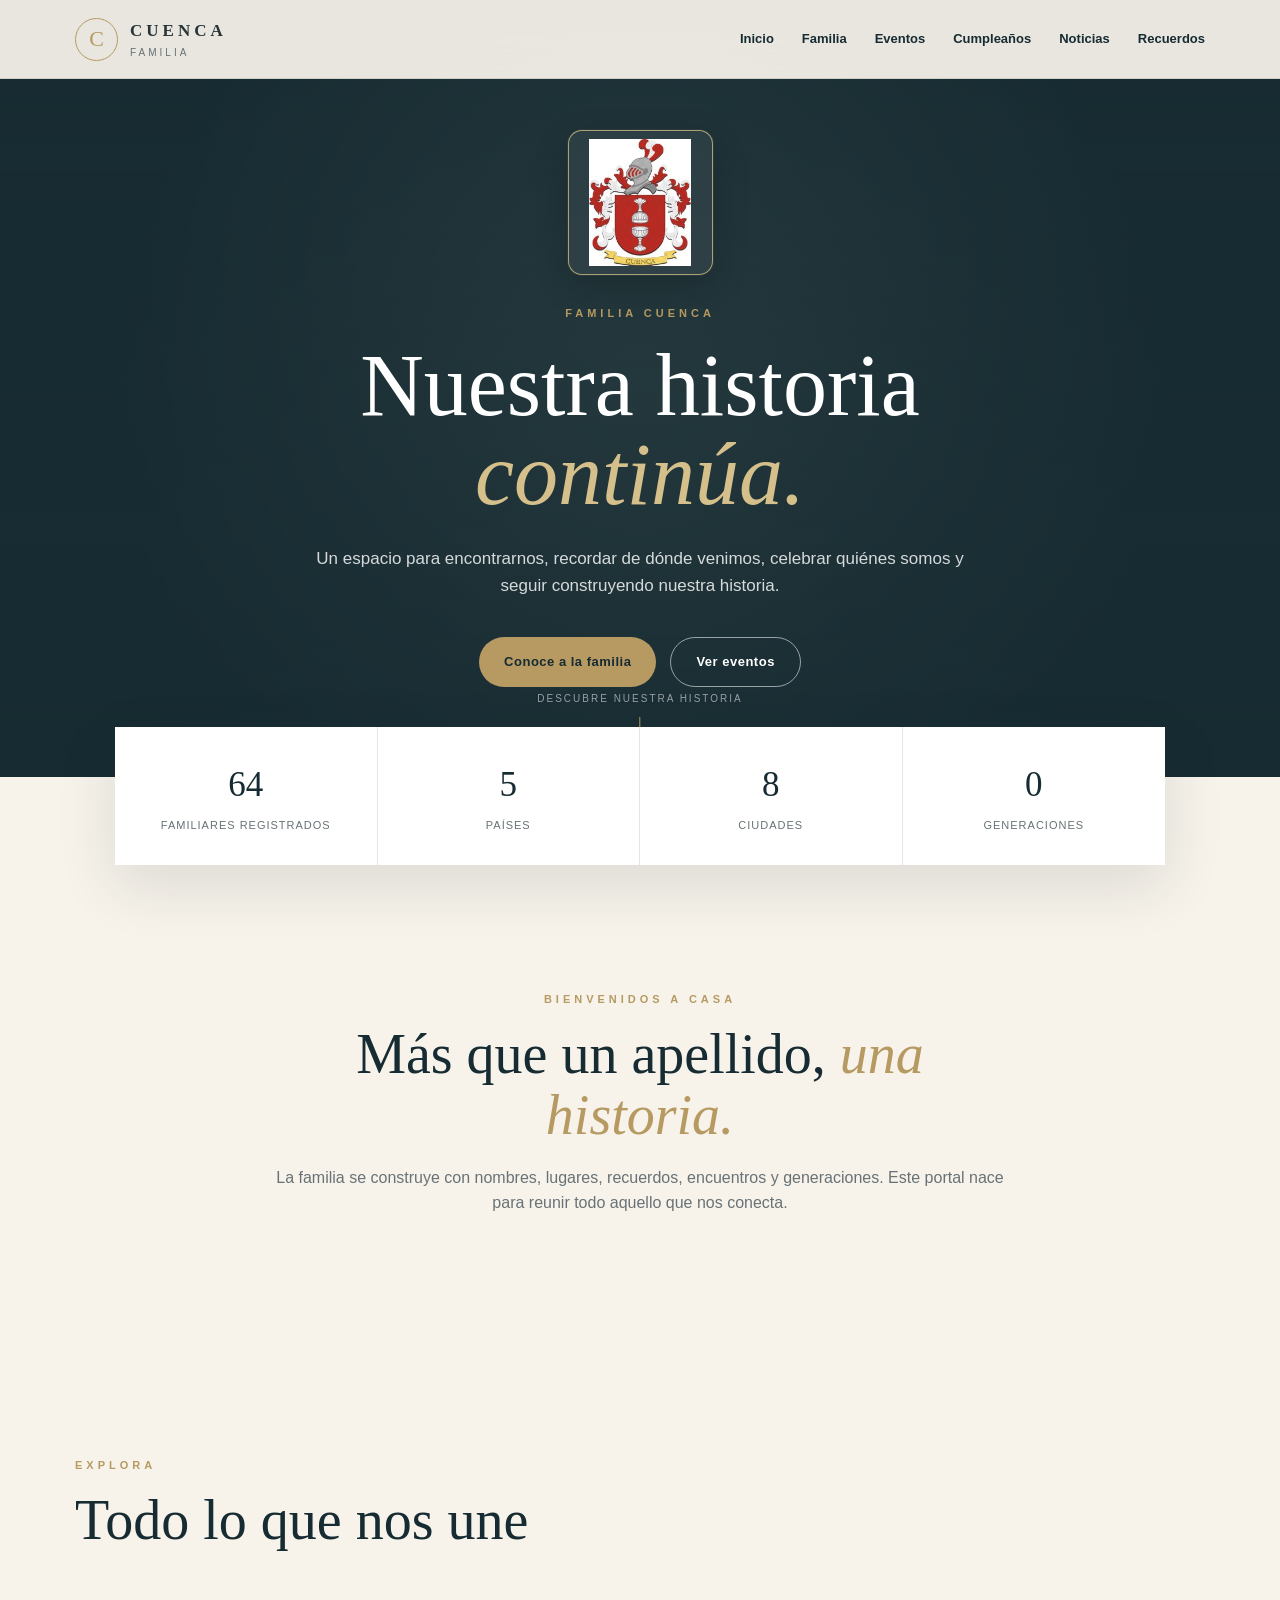
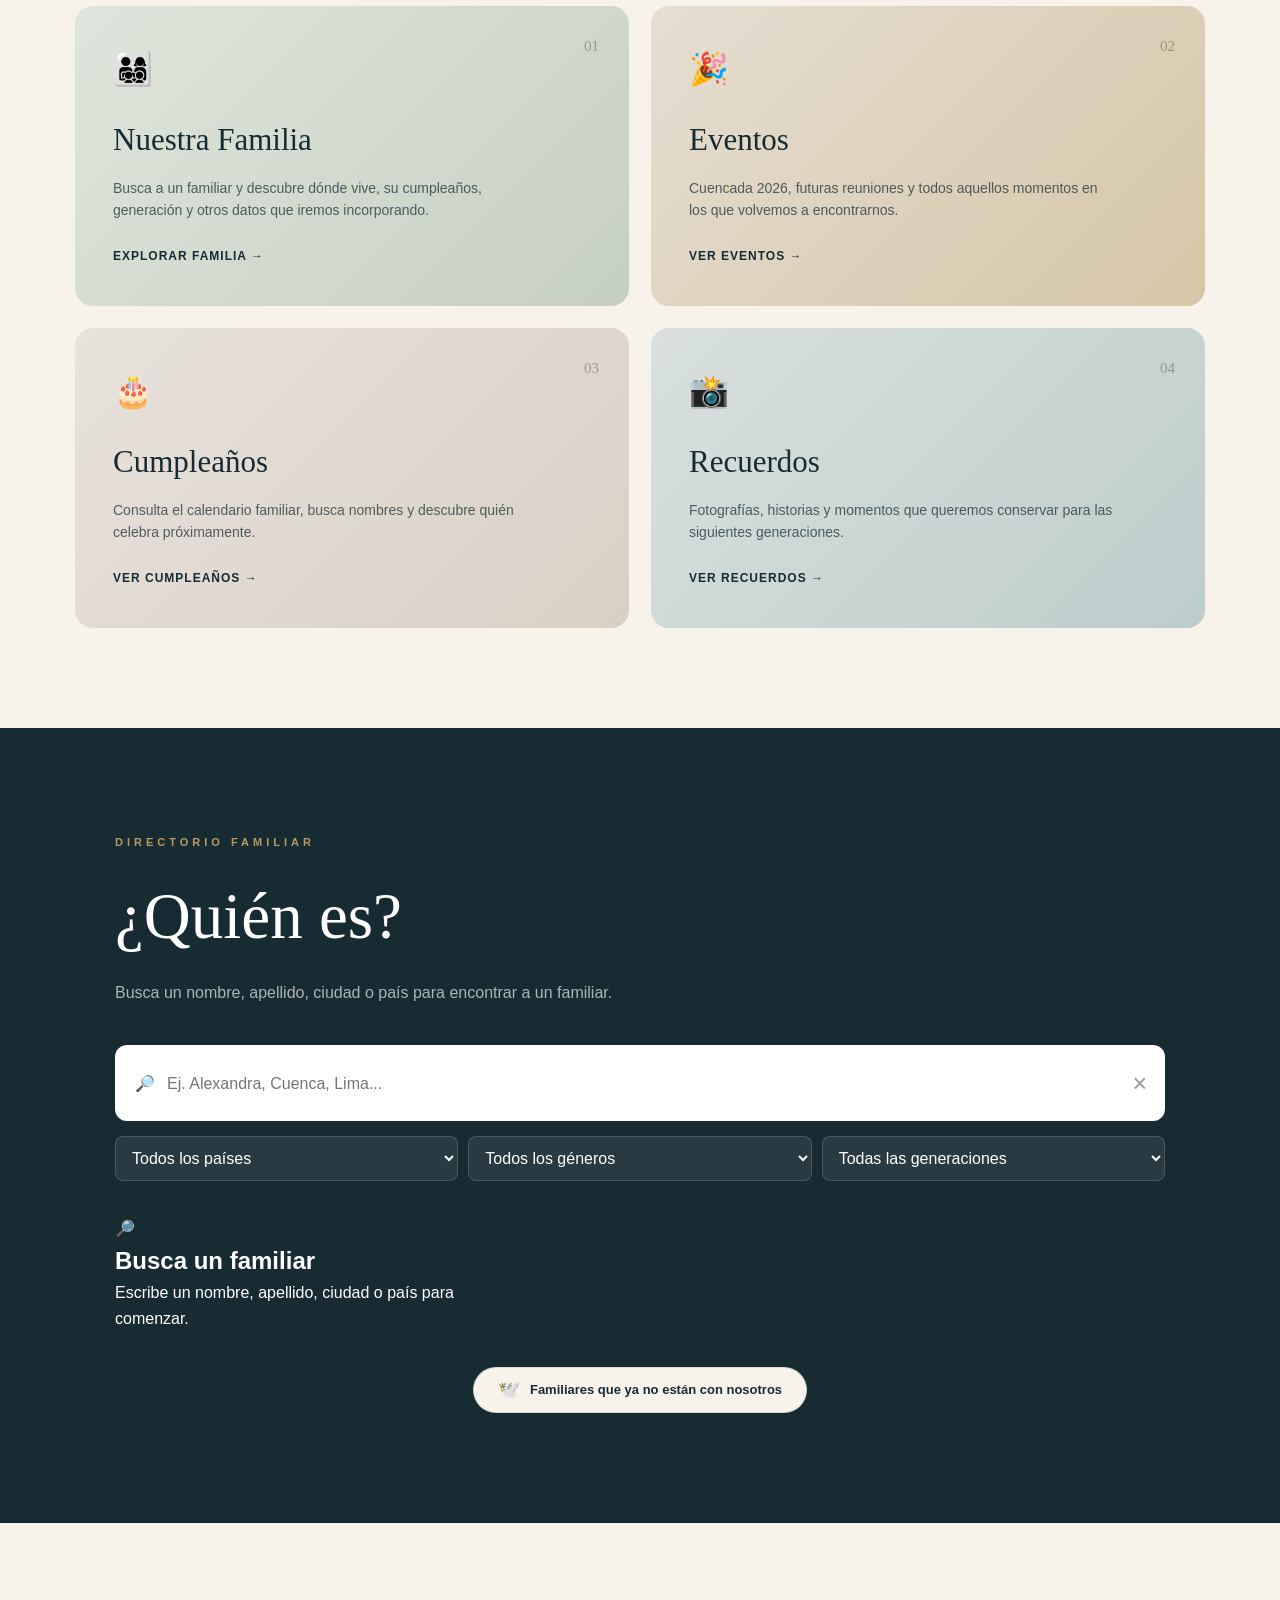
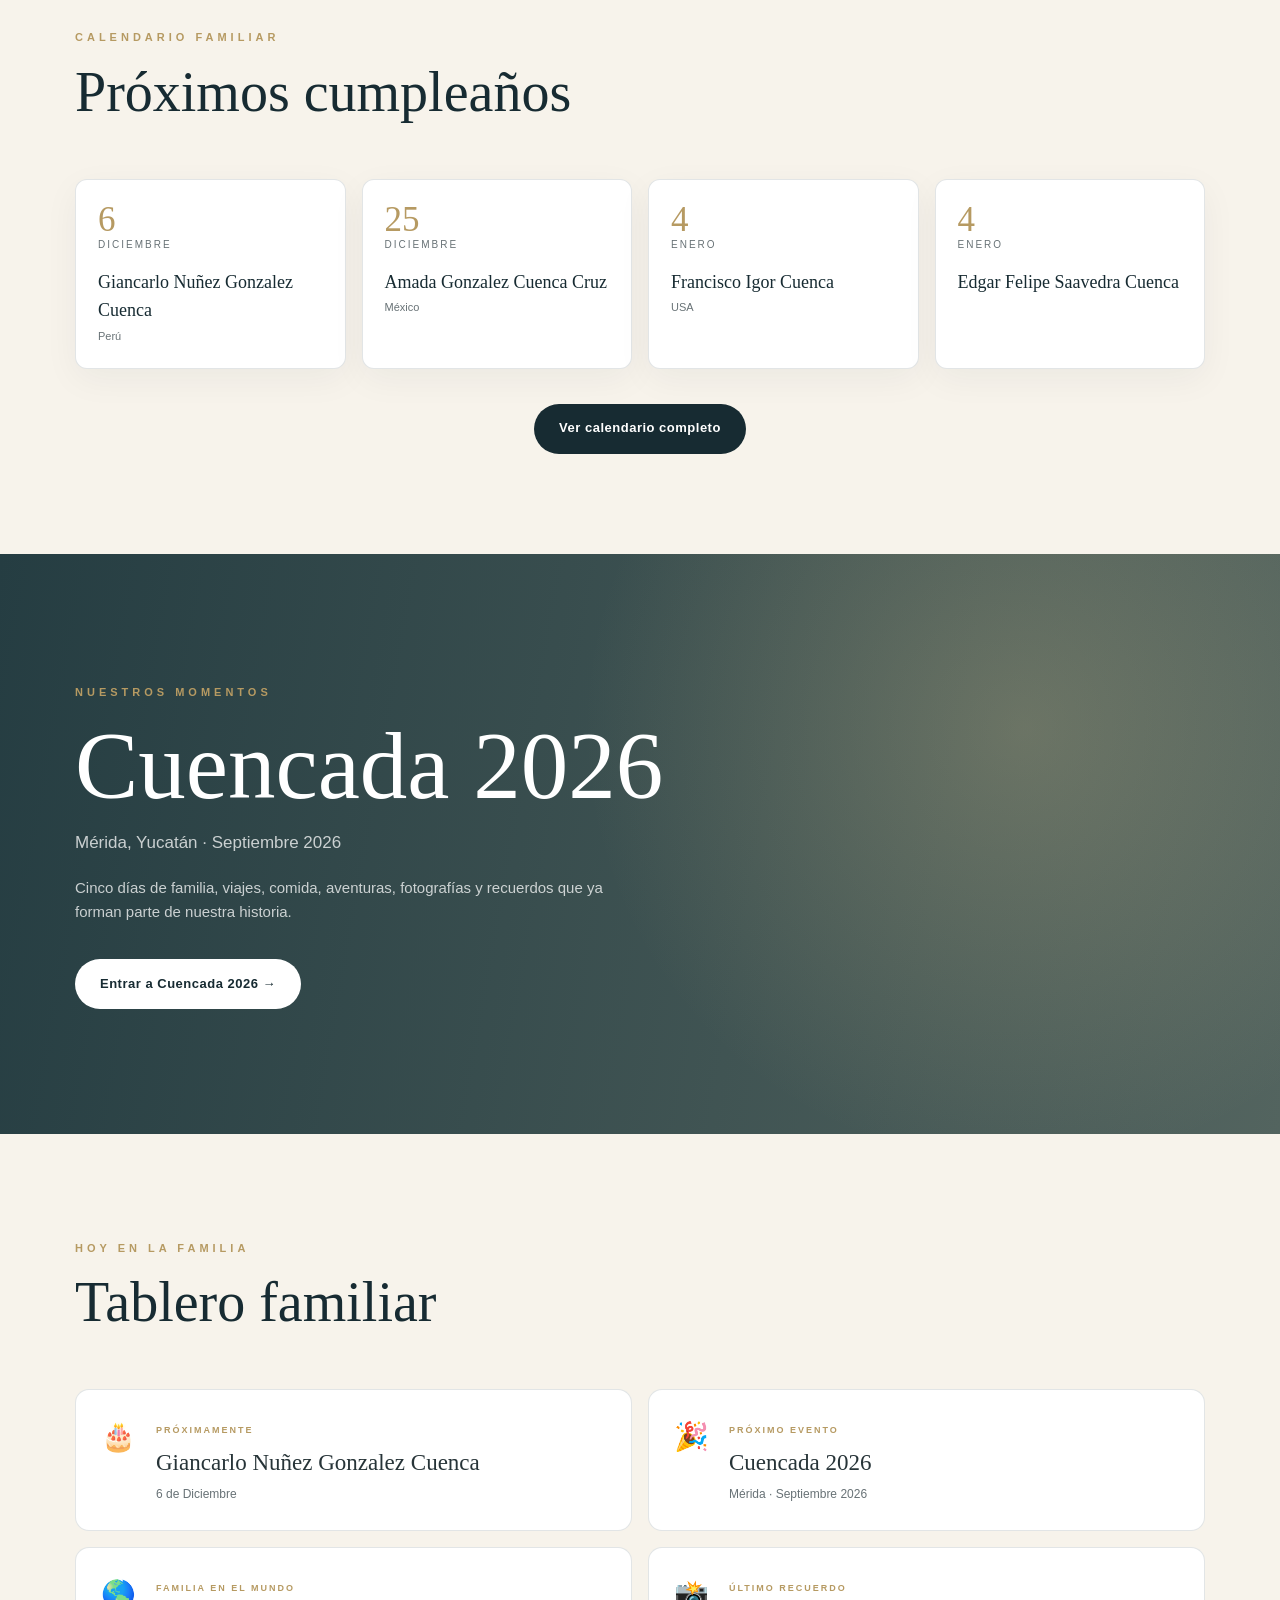
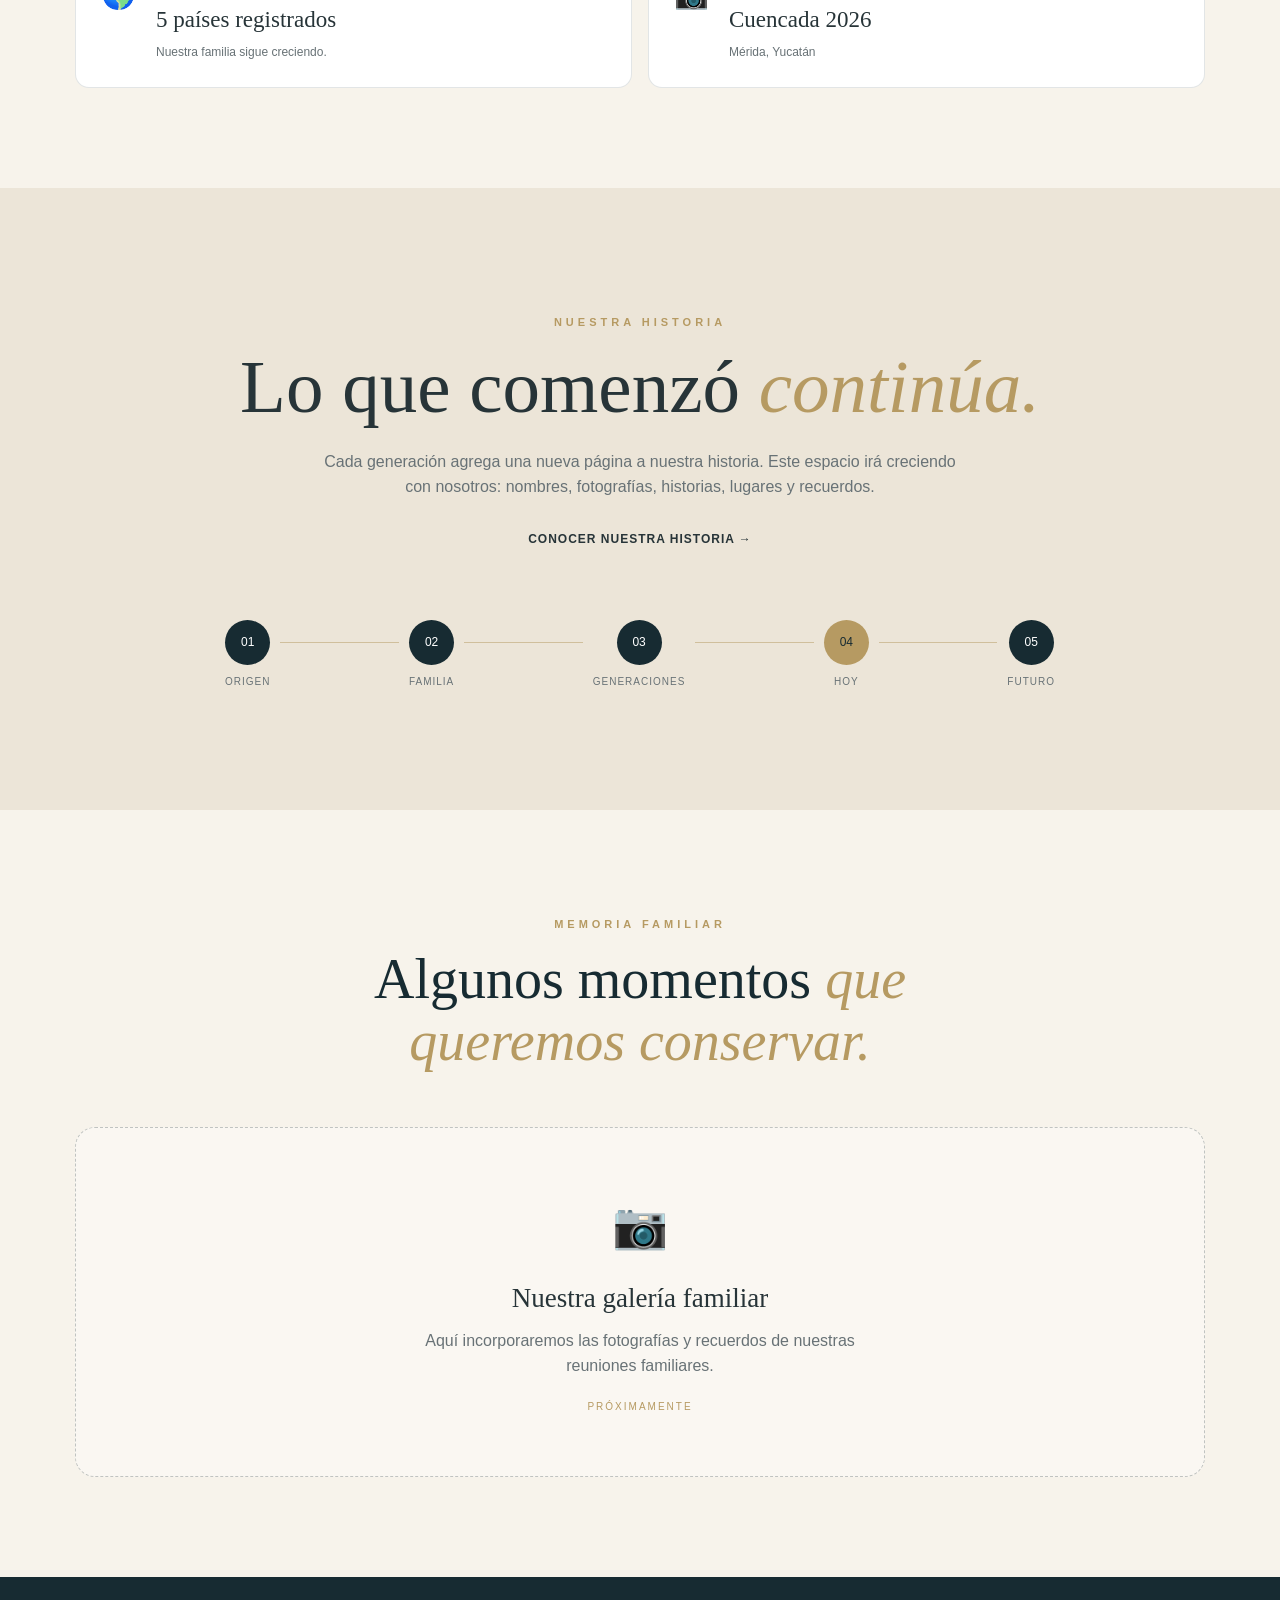
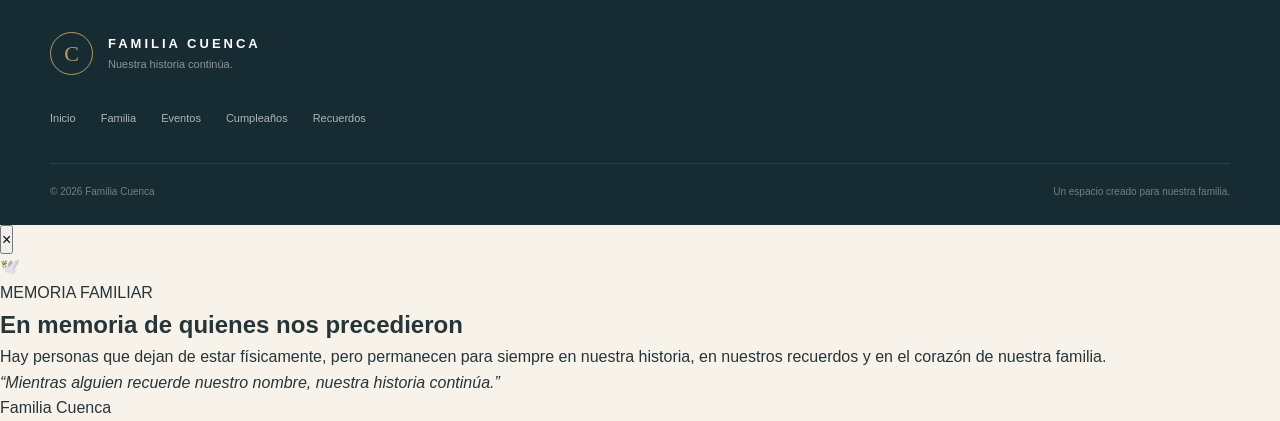
==== index.html @ ad5bc059 "Clean up HTML comments and formatting Removed unnecessary HTML comments and fixed formatting." ====
<!DOCTYPE html>
<html lang="es">
<head>
    <meta charset="UTF-8">
    <meta name="viewport" content="width=device-width, initial-scale=1.0">

    <title>Familia Cuenca | Nuestra historia continúa</title>

    <meta
        name="description"
        content="Portal de la Familia Cuenca. Nuestra historia, nuestra familia y nuestros momentos."
    >

    <link rel="stylesheet" href="styles.css">
</head>

<body>

    <!-- =========================================================
         HEADER
    ========================================================== -->

    <header class="header">

        <div class="nav-container">

            <a href="#inicio" class="brand">

                <div class="brand-mark">
                    C
                </div>

                <div class="brand-text">
                    <span class="brand-title">CUENCA</span>
                    <span class="brand-subtitle">Familia</span>
                </div>

            </a>

            <button
                class="menu-toggle"
                id="menuToggle"
                aria-label="Abrir menú"
            >
                ☰
            </button>

            <nav class="navigation" id="navigation">

                <a href="#inicio">Inicio</a>
                <a href="#familia">Familia</a>
                <a href="#eventos">Eventos</a>
                <a href="#cumpleanos">Cumpleaños</a>
                <a href="#noticias">Noticias</a>
                <a href="#recuerdos">Recuerdos</a>

            </nav>

        </div>

    </header>


    <main>

        <!-- =====================================================
             HERO
        ====================================================== -->

        <section class="hero" id="inicio">

            <div class="hero-overlay"></div>

            <div class="hero-content">

<div class="hero-emblem hero-emblem-escudo">

    <button
        type="button"
        class="hero-escudo-trigger"
        id="escudoTrigger"
        aria-label="Conocer el significado del Escudo de la Familia Cuenca"
    >

        <img
            src="assets/logo/Escudo Familia CUENCA.jpg"
            alt="Escudo de la Familia Cuenca"
            class="hero-escudo-imagen"
        >

    </button>

</div>

                <p class="eyebrow">
                    FAMILIA CUENCA
                </p>

                <h1>
                    Nuestra historia
                    <span>continúa.</span>
                </h1>

                <p class="hero-description">
                    Un espacio para encontrarnos, recordar de dónde venimos,
                    celebrar quiénes somos y seguir construyendo nuestra historia.
                </p>

                <div class="hero-buttons">

                    <a href="#familia" class="btn btn-primary">
                        Conoce a la familia
                    </a>

                    <a href="#eventos" class="btn btn-outline">
                        Ver eventos
                    </a>

                </div>

            </div>

            <div class="hero-scroll">
                <span>Descubre nuestra historia</span>
                <div class="scroll-line"></div>
            </div>

        </section>


        <!-- =====================================================
             ESTADÍSTICAS
        ====================================================== -->

        <section class="family-stats">

            <div class="stat">

                <strong id="totalFamiliares">
                    0
                </strong>

                <span>
                    Familiares registrados
                </span>

            </div>

            <div class="stat">

                <strong id="totalPaises">
                    0
                </strong>

                <span>
                    Países
                </span>

            </div>

            <div class="stat">

                <strong id="totalCiudades">
                    0
                </strong>

                <span>
                    Ciudades
                </span>

            </div>

            <div class="stat">

                <strong id="totalGeneraciones">
                    0
                </strong>

                <span>
                    Generaciones
                </span>

            </div>

        </section>


        
        <!-- =====================================================
             BIENVENIDA
        ====================================================== -->

        <section class="section introduction">

            <div class="section-heading">

                <span class="section-kicker">
                    BIENVENIDOS A CASA
                </span>

                <h2>
                    Más que un apellido,
                    <span>una historia.</span>
                </h2>

                <p>
                    La familia se construye con nombres, lugares, recuerdos,
                    encuentros y generaciones. Este portal nace para reunir
                    todo aquello que nos conecta.
                </p>

            </div>

        </section>


        <!-- =====================================================
             ACCESOS PRINCIPALES
        ====================================================== -->

        <section class="section modules">

            <div class="section-heading left">

                <span class="section-kicker">
                    EXPLORA
                </span>

                <h2>
                    Todo lo que nos une
                </h2>

            </div>


            <div class="module-grid">


                <!-- FAMILIA -->

                <article class="module-card family-card" id="familia">

                    <div class="module-icon">
                        👨‍👩‍👧‍👦
                    </div>

                    <div class="module-content">

                        <span class="module-number">
                            01
                        </span>

                        <h3>
                            Nuestra Familia
                        </h3>

                        <p>
                            Busca a un familiar y descubre dónde vive,
                            su cumpleaños, generación y otros datos
                            que iremos incorporando.
                        </p>

                        <a href="#directorio" class="module-link">
                            Explorar familia →
                        </a>

                    </div>

                </article>


                <!-- EVENTOS -->

                <article class="module-card events-card" id="eventos">

                    <div class="module-icon">
                        🎉
                    </div>

                    <div class="module-content">

                        <span class="module-number">
                            02
                        </span>

                        <h3>
                            Eventos
                        </h3>

                        <p>
                            Cuencada 2026, futuras reuniones y todos
                            aquellos momentos en los que volvemos
                            a encontrarnos.
                        </p>

                        <a href="#eventos-lista" class="module-link">
                            Ver eventos →
                        </a>

                    </div>

                </article>


                <!-- CUMPLEAÑOS -->

                <article class="module-card birthday-card" id="cumpleanos">

                    <div class="module-icon">
                        🎂
                    </div>

                    <div class="module-content">

                        <span class="module-number">
                            03
                        </span>

                        <h3>
                            Cumpleaños
                        </h3>

                        <p>
                            Consulta el calendario familiar, busca
                            nombres y descubre quién celebra próximamente.
                        </p>

                        <a href="#cumpleanos-lista" class="module-link">
                            Ver cumpleaños →
                        </a>

                    </div>

                </article>


                <!-- RECUERDOS -->

                <article class="module-card memories-card" id="recuerdos">

                    <div class="module-icon">
                        📸
                    </div>

                    <div class="module-content">

                        <span class="module-number">
                            04
                        </span>

                        <h3>
                            Recuerdos
                        </h3>

                        <p>
                            Fotografías, historias y momentos que
                            queremos conservar para las siguientes
                            generaciones.
                        </p>

                        <a href="#recuerdos-contenido" class="module-link">
                            Ver recuerdos →
                        </a>

                    </div>

                </article>

            </div>

        </section>


        <!-- =====================================================
             BUSCADOR FAMILIAR
        ====================================================== -->

        <section class="directory-section" id="directorio">

            <div class="directory-container">

                <div class="directory-heading">

                    <span class="section-kicker">
                        DIRECTORIO FAMILIAR
                    </span>

                    <h2>
                        ¿Quién es?
                    </h2>

                    <p>
                        Busca un nombre, apellido, ciudad o país
                        para encontrar a un familiar.
                    </p>

                </div>


                <div class="search-box">

                    <div class="search-input-wrapper">

                        <span class="search-icon">
                            🔎
                        </span>

                        <input
                            type="search"
                            id="familySearch"
                            placeholder="Ej. Alexandra, Cuenca, Lima..."
                            autocomplete="off"
                        >

                        <button
                            id="clearSearch"
                            class="clear-search"
                            type="button"
                        >
                            ×
                        </button>

                    </div>

                </div>


                <div class="search-filters">

                    <select id="countryFilter">

                        <option value="">
                            Todos los países
                        </option>

                    </select>


                    <select id="genderFilter">

                        <option value="">
                            Todos los géneros
                        </option>

                        <option value="F">
                            Mujeres
                        </option>

                        <option value="M">
                            Hombres
                        </option>

                    </select>


                    <select id="generationFilter">

                        <option value="">
                            Todas las generaciones
                        </option>

                    </select>

                </div>


                <div
                    id="searchResults"
                    class="family-results"
                ></div>

                <div class="memoria-familiar-access">

    <button
        type="button"
        id="mostrarFinados"
        class="memoria-familiar-button"
    >

        <span class="memoria-familiar-icon">
            🕊️
        </span>

        <span>
            Familiares que ya no están con nosotros
        </span>

    </button>

</div>
            </div>

        </section>


        <!-- =====================================================
             PRÓXIMOS CUMPLEAÑOS
        ====================================================== -->

        <section
            class="section birthdays-section"
            id="cumpleanos-lista"
        >

            <div class="section-heading left">

                <span class="section-kicker">
                    CALENDARIO FAMILIAR
                </span>

                <h2>
                    Próximos cumpleaños
                </h2>

            </div>


            <div
                id="birthdayList"
                class="birthday-grid"
            ></div>


            <div class="center-button">

                <a href="#cumpleanos" class="btn btn-dark">
                    Ver calendario completo
                </a>

            </div>

        </section>


        <!-- =====================================================
             EVENTOS
        ====================================================== -->

        <section class="events-feature" id="eventos-lista">

            <div class="events-feature-overlay"></div>

            <div class="events-feature-content">

                <span class="section-kicker">
                    NUESTROS MOMENTOS
                </span>

                <h2>
                    Cuencada 2026
                </h2>

                <p>
                    Mérida, Yucatán · Septiembre 2026
                </p>

                <p class="event-description">
                    Cinco días de familia, viajes, comida, aventuras,
                    fotografías y recuerdos que ya forman parte
                    de nuestra historia.
                </p>

                <a
                    href="#"
                    id="cuencadaLink"
                    class="btn btn-light"
                >
                    Entrar a Cuencada 2026 →
                </a>

            </div>

        </section>


        <!-- =====================================================
             TABLERO FAMILIAR
        ====================================================== -->

        <section class="section family-board" id="noticias">

            <div class="section-heading left">

                <span class="section-kicker">
                    HOY EN LA FAMILIA
                </span>

                <h2>
                    Tablero familiar
                </h2>

            </div>


            <div class="board-grid">


                <article class="board-card">

                    <div class="board-icon">
                        🎂
                    </div>

                    <div>

                        <span>
                            PRÓXIMAMENTE
                        </span>

                        <h3 id="nextBirthdayName">
                            Cargando...
                        </h3>

                        <p id="nextBirthdayDate">
                            Cargando...
                        </p>

                    </div>

                </article>


                <article class="board-card">

                    <div class="board-icon">
                        🎉
                    </div>

                    <div>

                        <span>
                            PRÓXIMO EVENTO
                        </span>

                        <h3>
                            Cuencada 2026
                        </h3>

                        <p>
                            Mérida · Septiembre 2026
                        </p>

                    </div>

                </article>


                <article class="board-card">

                    <div class="board-icon">
                        🌎
                    </div>

                    <div>

                        <span>
                            FAMILIA EN EL MUNDO
                        </span>

                        <h3 id="countriesBoard">
                            Cargando...
                        </h3>

                        <p>
                            Nuestra familia sigue creciendo.
                        </p>

                    </div>

                </article>


                <article class="board-card">

                    <div class="board-icon">
                        📸
                    </div>

                    <div>

                        <span>
                            ÚLTIMO RECUERDO
                        </span>

                        <h3>
                            Cuencada 2026
                        </h3>

                        <p>
                            Mérida, Yucatán
                        </p>

                    </div>

                </article>

            </div>

        </section>


        <!-- =====================================================
             HISTORIA
        ====================================================== -->

        <section class="history-section">

            <div class="history-content">

                <span class="section-kicker">
                    NUESTRA HISTORIA
                </span>

                <h2>
                    Lo que comenzó
                    <span>continúa.</span>
                </h2>

                <p>
                    Cada generación agrega una nueva página a nuestra
                    historia. Este espacio irá creciendo con nosotros:
                    nombres, fotografías, historias, lugares y recuerdos.
                </p>

                <a href="#inicio" class="text-link">
                    Conocer nuestra historia →
                </a>

            </div>


            <div class="generation-line">

                <div class="generation">
                    <span>01</span>
                    <small>Origen</small>
                </div>

                <div class="generation">
                    <span>02</span>
                    <small>Familia</small>
                </div>

                <div class="generation">
                    <span>03</span>
                    <small>Generaciones</small>
                </div>

                <div class="generation active">
                    <span>04</span>
                    <small>Hoy</small>
                </div>

                <div class="generation">
                    <span>05</span>
                    <small>Futuro</small>
                </div>

            </div>

        </section>


        <!-- =====================================================
             RECUERDOS
        ====================================================== -->

        <section
            class="section memories"
            id="recuerdos-contenido"
        >

            <div class="section-heading">

                <span class="section-kicker">
                    MEMORIA FAMILIAR
                </span>

                <h2>
                    Algunos momentos
                    <span>que queremos conservar.</span>
                </h2>

            </div>


            <div class="memory-placeholder">

                <div class="memory-placeholder-icon">
                    📷
                </div>

                <h3>
                    Nuestra galería familiar
                </h3>

                <p>
                    Aquí incorporaremos las fotografías y recuerdos
                    de nuestras reuniones familiares.
                </p>

                <span>
                    Próximamente
                </span>

            </div>

        </section>


    </main>


    <!-- =========================================================
         FOOTER
    ========================================================== -->

    <footer class="footer">

        <div class="footer-logo">

            <div class="brand-mark">
                C
            </div>

            <div>

                <strong>
                    FAMILIA CUENCA
                </strong>

                <span>
                    Nuestra historia continúa.
                </span>

            </div>

        </div>


        <div class="footer-links">

            <a href="#inicio">
                Inicio
            </a>

            <a href="#familia">
                Familia
            </a>

            <a href="#eventos">
                Eventos
            </a>

            <a href="#cumpleanos">
                Cumpleaños
            </a>

            <a href="#recuerdos">
                Recuerdos
            </a>

        </div>


        <div class="footer-bottom">

            <p>
                © <span id="currentYear"></span> Familia Cuenca
            </p>

            <p>
                Un espacio creado para nuestra familia.
            </p>

        </div>

    </footer>


    <!-- =========================================================
         MODAL PERFIL FAMILIAR
    ========================================================== -->

    <div
        id="familyModal"
        class="modal"
        aria-hidden="true"
    >

        <div class="modal-backdrop"></div>

        <div class="modal-content">

            <button
                class="modal-close"
                id="modalClose"
                aria-label="Cerrar"
            >
                ×
            </button>

            <div id="familyModalContent"></div>

        </div>

    </div>

<!-- =========================================================
     MODAL — EN MEMORIA DE NUESTROS FAMILIARES
========================================================= -->

<div
    id="finadosModal"
    class="finados-modal"
    aria-hidden="true"
>

    <div class="finados-modal-backdrop"></div>

    <div class="finados-modal-content">

        <button
            type="button"
            class="finados-modal-close"
            id="finadosModalClose"
            aria-label="Cerrar"
        >
            ×
        </button>


        <div class="finados-modal-header">

            <div class="finados-modal-symbol">
                🕊️
            </div>

            <span class="finados-kicker">
                MEMORIA FAMILIAR
            </span>

            <h2>
                En memoria de quienes
                <span>nos precedieron</span>
            </h2>

            <p class="finados-dedicatoria">
                Hay personas que dejan de estar físicamente,
                pero permanecen para siempre en nuestra historia,
                en nuestros recuerdos y en el corazón de nuestra familia.
            </p>

        </div>


        <!-- Aquí JavaScript colocará automáticamente
             la lista de familiares fallecidos -->

        <div
            id="listaFinados"
            class="lista-finados"
        ></div>


        <div class="finados-modal-footer">

            <div class="finados-divider"></div>

            <p>
                <em>
                    “Mientras alguien recuerde nuestro nombre,
                    nuestra historia continúa.”
                </em>
            </p>

            <span>
                Familia Cuenca
            </span>

        </div>

    </div>

</div>

    <!-- =========================================================
         MODAL ESCUDO DE LA FAMILIA CUENCA
    ========================================================== -->

    <div
        id="escudoModal"
        class="escudo-modal"
        aria-hidden="true"
    >

        <div class="escudo-modal-backdrop"></div>

        <div class="escudo-modal-content">

            <button
                type="button"
                class="escudo-modal-close"
                id="escudoModalClose"
                aria-label="Cerrar"
            >
                ×
            </button>


            <div class="escudo-modal-header">

                <img
                    src="assets/logo/Escudo Familia CUENCA.jpg"
                    alt="Escudo de la Familia Cuenca"
                    class="escudo-modal-imagen"
                >

                <div>

                    <span class="escudo-kicker">
                        HERÁLDICA FAMILIAR
                    </span>

                    <h2>
                        El Escudo de la Familia Cuenca
                    </h2>

                </div>

            </div>


            <div class="escudo-modal-text">

                <p>
                    El escudo de la familia Cuenca se describe como sigue:
                </p>

                <p>
                    En un campo de gules (rojo), se encuentra un cáliz
                    de plata y una estrella de ocho puntas de plata,
                    simbolizando la reconquista de la ciudad por
                    Alfonso VIII en 1177.
                </p>

                <p>
                    La corona real antigua, abierta, representa
                    la nobleza y la toma de la ciudad.
                </p>

                <p>
                    El escudo también incluye elementos que simbolizan
                    la pureza, integridad y firmeza, como los esmaltes
                    de plata.
                </p>

                <p>
                    Este escudo es un símbolo heráldico que representa
                    no solo a la familia Cuenca, sino también a la
                    ciudad de Cuenca en general.
                </p>

            </div>

        </div>

    </div>


    <!-- =========================================================
         JAVASCRIPT
    ========================================================== -->

    <script src="js/familia-data.js"></script>
    <script src="app.js"></script>

</body>
</html>
---- styles.css ----
/* ============================================================
   FAMILIA CUENCA
   PORTAL FAMILIAR
   styles.css
============================================================ */


/* ============================================================
   VARIABLES
============================================================ */

:root {

    --cream: #f7f3eb;
    --cream-dark: #ece5d8;

    --navy: #172b32;
    --navy-light: #26434b;

    --olive: #68745a;

    --gold: #b69a62;
    --gold-light: #d5c08b;

    --white: #ffffff;

    --text: #273438;
    --text-light: #687276;

    --border: rgba(23, 43, 50, .12);

    --shadow:
        0 20px 60px rgba(23, 43, 50, .12);

    --radius: 18px;

    --max-width: 1180px;
}


/* ============================================================
   RESET
============================================================ */

* {
    margin: 0;
    padding: 0;
    box-sizing: border-box;
}


html {
    scroll-behavior: smooth;
}


body {

    font-family:
        Inter,
        -apple-system,
        BlinkMacSystemFont,
        "Segoe UI",
        sans-serif;

    color: var(--text);

    background: var(--cream);

    line-height: 1.6;

    overflow-x: hidden;
}


img {
    max-width: 100%;
    display: block;
}


a {
    text-decoration: none;
    color: inherit;
}


button,
input,
select {
    font: inherit;
}


/* ============================================================
   HEADER
============================================================ */

.header {

    position: fixed;

    top: 0;
    left: 0;

    width: 100%;

    z-index: 1000;

    background:
        rgba(247, 243, 235, .94);

    backdrop-filter:
        blur(15px);

    border-bottom:
        1px solid var(--border);
}


.nav-container {

    max-width: var(--max-width);

    margin: auto;

    min-height: 78px;

    padding:
        0 25px;

    display: flex;

    align-items: center;

    justify-content: space-between;
}


.brand {

    display: flex;

    align-items: center;

    gap: 12px;
}


.brand-mark {

    width: 43px;
    height: 43px;

    border:
        1px solid var(--gold);

    border-radius: 50%;

    display: grid;

    place-items: center;

    color: var(--gold);

    font-family: Georgia, serif;

    font-size: 22px;
}


.brand-text {

    display: flex;

    flex-direction: column;
}


.brand-title {

    font-family:
        Georgia,
        serif;

    letter-spacing: 4px;

    font-size: 17px;

    font-weight: 600;
}


.brand-subtitle {

    color: var(--text-light);

    font-size: 10px;

    letter-spacing: 3px;

    text-transform: uppercase;
}


.navigation {

    display: flex;

    align-items: center;

    gap: 28px;
}


.navigation a {

    font-size: 13px;

    font-weight: 600;

    color: var(--navy);

    position: relative;

    transition: .25s;
}


.navigation a::after {

    content: "";

    position: absolute;

    left: 0;
    bottom: -7px;

    width: 0;

    height: 1px;

    background: var(--gold);

    transition: .25s;
}


.navigation a:hover {

    color: var(--gold);
}


.navigation a:hover::after {

    width: 100%;
}


.menu-toggle {

    display: none;

    border: none;

    background: transparent;

    font-size: 27px;

    cursor: pointer;

    color: var(--navy);
}


/* ============================================================
   HERO
============================================================ */

.hero {

    min-height: 760px;

    position: relative;

    display: flex;

    align-items: center;

    justify-content: center;

    text-align: center;

    color: var(--white);

    background:

        linear-gradient(
            rgba(23,43,50,.78),
            rgba(23,43,50,.88)
        ),

        radial-gradient(
            circle at center,
            #60756e,
            #172b32 70%
        );
}


.hero-content {

    position: relative;

    z-index: 2;

    max-width: 850px;

    padding: 130px 25px 90px;
}


.hero-emblem {

    width: 80px;
    height: 80px;

    margin: 0 auto 28px;

    border:
        1px solid rgba(213,192,139,.75);

    border-radius: 50%;

    display: grid;

    place-items: center;

    font-family: Georgia, serif;

    font-size: 40px;

    color: var(--gold-light);

    position: relative;
}


.hero-emblem::before,
.hero-emblem::after {

    content: "";

    position: absolute;

    width: 20px;
    height: 1px;

    background: var(--gold-light);
}


.hero-emblem::before {

    left: -28px;
}


.hero-emblem::after {

    right: -28px;
}


.eyebrow,
.section-kicker {

    font-size: 11px;

    font-weight: 700;

    letter-spacing: 4px;

    text-transform: uppercase;

    color: var(--gold);
}


.hero h1 {

    font-family:
        Georgia,
        "Times New Roman",
        serif;

    font-weight: 400;

    font-size:
        clamp(48px, 8vw, 88px);

    line-height: 1.02;

    margin:
        18px 0 25px;
}


.hero h1 span {

    display: block;

    font-style: italic;

    color: var(--gold-light);
}


.hero-description {

    max-width: 670px;

    margin: auto;

    color: rgba(255,255,255,.82);

    font-size: 17px;
}


.hero-buttons {

    display: flex;

    justify-content: center;

    gap: 14px;

    margin-top: 38px;

    flex-wrap: wrap;
}


.btn {

    display: inline-flex;

    align-items: center;

    justify-content: center;

    min-height: 50px;

    padding:
        0 25px;

    border-radius: 50px;

    font-size: 13px;

    font-weight: 700;

    letter-spacing: .5px;

    transition:
        transform .25s,
        box-shadow .25s,
        background .25s;
}


.btn:hover {

    transform: translateY(-3px);

    box-shadow:
        0 12px 30px rgba(0,0,0,.18);
}


.btn-primary {

    background: var(--gold);

    color: var(--navy);
}


.btn-outline {

    border:
        1px solid rgba(255,255,255,.55);

    color: white;
}


.btn-light {

    background: white;

    color: var(--navy);
}


.btn-dark {

    background: var(--navy);

    color: white;
}


.hero-scroll {

    position: absolute;

    bottom: 25px;

    left: 50%;

    transform: translateX(-50%);

    font-size: 10px;

    letter-spacing: 2px;

    text-transform: uppercase;

    color: rgba(255,255,255,.55);
}


.scroll-line {

    height: 35px;

    width: 1px;

    background: var(--gold);

    margin:
        10px auto 0;
}

/* ============================================================
   ESCUDO EN LA PORTADA / HERO
============================================================ */

.hero-emblem.hero-emblem-escudo {
    width: 145px;
    height: 145px;
    margin: 0 auto 30px;
    padding: 8px;

    border: 1px solid rgba(213, 192, 139, .75);
    border-radius: 14px;

    background: rgba(255, 255, 255, .06);

    box-shadow:
        0 12px 35px rgba(0, 0, 0, .18),
        0 0 0 1px rgba(213, 192, 139, .08);

    display: flex;
    align-items: center;
    justify-content: center;

    transition:
        transform .3s ease,
        box-shadow .3s ease;
}


/* Eliminamos los elementos decorativos
   de la antigua C */

.hero-emblem.hero-emblem-escudo::before,
.hero-emblem.hero-emblem-escudo::after {
    display: none;
}


/* Botón transparente que contiene el escudo */

.hero-escudo-trigger {
    width: 100%;
    height: 100%;

    padding: 0;
    border: none;

    background: transparent;

    display: flex;
    align-items: center;
    justify-content: center;

    cursor: pointer;
}


/* Imagen del escudo */

.hero-escudo-imagen {
    width: 100%;
    height: 100%;

    object-fit: contain;

    border-radius: 7px;

    display: block;

    transition:
        transform .3s ease,
        filter .3s ease;
}


/* Efecto al pasar el mouse */

.hero-emblem.hero-emblem-escudo:hover {
    transform: translateY(-4px);

    box-shadow:
        0 18px 45px rgba(0, 0, 0, .25),
        0 0 0 1px rgba(213, 192, 139, .20);
}


.hero-emblem.hero-emblem-escudo:hover
.hero-escudo-imagen {
    transform: scale(1.035);
}
/* ============================================================
   STATS
============================================================ */

.family-stats {

    max-width: 1050px;

    margin:
        -50px auto 0;

    position: relative;

    z-index: 5;

    background: white;

    box-shadow: var(--shadow);

    display: grid;

    grid-template-columns:
        repeat(4,1fr);
}


.stat {

    padding:
        30px 20px;

    text-align: center;

    border-right:
        1px solid var(--border);
}


.stat:last-child {
    border-right: none;
}


.stat strong {

    display: block;

    font-family: Georgia, serif;

    font-size: 35px;

    color: var(--navy);

    font-weight: 400;
}


.stat span {

    display: block;

    margin-top: 4px;

    color: var(--text-light);

    font-size: 11px;

    text-transform: uppercase;

    letter-spacing: 1px;
}


/* ============================================================
   ESCUDO DE LA FAMILIA CUENCA
============================================================ */

.escudo-section {

    padding: 55px 20px 50px;

    text-align: center;

    background: var(--cream);
}


.escudo-container {

    display: flex;

    flex-direction: column;

    align-items: center;

    justify-content: center;
}


.escudo-trigger {

    border: none;

    background: transparent;

    padding: 0;

    cursor: pointer;

    display: inline-flex;

    align-items: center;

    justify-content: center;

    border-radius: 12px;

    transition:
        transform .25s ease;
}


.escudo-trigger:hover {

    transform: translateY(-4px);
}


.escudo-imagen {

    width: 175px;

    max-width: 70vw;

    height: auto;

    display: block;

    border-radius: 8px;

    box-shadow:
        0 12px 30px rgba(23,43,50,.12);

    transition:
        transform .25s ease,
        filter .25s ease,
        box-shadow .25s ease;
}


.escudo-trigger:hover .escudo-imagen {

    transform: scale(1.04);

    box-shadow:
        0 18px 40px rgba(23,43,50,.18);
}


.escudo-titulo {

    margin-top: 20px;
}


.escudo-titulo h2 {

    margin: 0;

    font-family: Georgia, serif;

    font-size: 30px;

    font-weight: 400;

    color: var(--navy);
}


.escudo-titulo p {

    margin-top: 7px;

    color: var(--text-light);

    font-size: 13px;

    letter-spacing: .4px;
}


/* ============================================================
   POPUP DEL ESCUDO
============================================================ */

.escudo-modal {

    position: fixed;

    inset: 0;

    display: none;

    align-items: center;

    justify-content: center;

    padding: 20px;

    z-index: 2500;
}


.escudo-modal.active {

    display: flex;
}


.escudo-modal-backdrop {

    position: absolute;

    inset: 0;

    background:
        rgba(0,0,0,.68);

    backdrop-filter:
        blur(5px);
}


.escudo-modal-content {

    position: relative;

    z-index: 1;

    width: min(760px, 92vw);

    max-height: 88vh;

    overflow-y: auto;

    background: var(--cream);

    border-radius: 18px;

    padding: 38px;

    box-shadow:
        0 30px 90px rgba(0,0,0,.35);
}


.escudo-modal-close {

    position: absolute;

    top: 12px;

    right: 17px;

    width: 40px;

    height: 40px;

    border: none;

    background: transparent;

    color: var(--navy);

    font-size: 32px;

    line-height: 1;

    cursor: pointer;

    opacity: .65;

    transition:
        opacity .2s,
        transform .2s;
}


.escudo-modal-close:hover {

    opacity: 1;

    transform: scale(1.08);
}


.escudo-modal-header {

    display: flex;

    align-items: center;

    gap: 28px;

    margin-bottom: 28px;

    padding-right: 30px;
}


.escudo-modal-imagen {

    width: 125px;

    height: auto;

    flex-shrink: 0;

    border-radius: 7px;

    box-shadow:
        0 10px 25px rgba(23,43,50,.12);
}


.escudo-kicker {

    display: block;

    font-size: 11px;

    letter-spacing: 3px;

    font-weight: 700;

    color: var(--gold);

    text-transform: uppercase;

    margin-bottom: 7px;
}


.escudo-modal-header h2 {

    margin: 0;

    font-family: Georgia, serif;

    font-size:
        clamp(30px,5vw,43px);

    line-height: 1.1;

    font-weight: 400;

    color: var(--navy);
}


.escudo-modal-text {

    border-top:
        1px solid var(--border);

    padding-top: 25px;

    line-height: 1.75;

    text-align: left;

    color: var(--text);
}


.escudo-modal-text p {

    margin-bottom: 18px;

    font-size: 15px;
}


.escudo-modal-text p:last-child {

    margin-bottom: 0;
}


/* ============================================================
   GENERAL SECTIONS
============================================================ */

.section {

    max-width: var(--max-width);

    margin: auto;

    padding:
        100px 25px;
}


.section-heading {

    max-width: 730px;

    margin:
        0 auto 55px;

    text-align: center;
}


.section-heading.left {

    margin-left: 0;

    text-align: left;
}


.section-heading h2 {

    font-family:
        Georgia,
        serif;

    font-weight: 400;

    color: var(--navy);

    font-size:
        clamp(35px,5vw,56px);

    line-height: 1.1;

    margin:
        13px 0 18px;
}


.section-heading h2 span {

    color: var(--gold);

    font-style: italic;
}


.section-heading p {

    color: var(--text-light);

    font-size: 16px;
}


/* ============================================================
   INTRODUCTION
============================================================ */

.introduction {

    padding-top: 120px;

    padding-bottom: 80px;
}


/* ============================================================
   MODULES
============================================================ */

.module-grid {

    display: grid;

    grid-template-columns:
        repeat(2,1fr);

    gap: 22px;
}


.module-card {

    min-height: 300px;

    padding: 38px;

    border-radius: var(--radius);

    position: relative;

    overflow: hidden;

    transition:
        transform .3s,
        box-shadow .3s;
}


.module-card:hover {

    transform: translateY(-7px);

    box-shadow: var(--shadow);
}


.family-card {

    background:
        linear-gradient(
            135deg,
            #dfe5dc,
            #c6d0c2
        );
}


.events-card {

    background:
        linear-gradient(
            135deg,
            #e5ded1,
            #d6c6a7
        );
}


.birthday-card {

    background:
        linear-gradient(
            135deg,
            #e7e2dc,
            #d9d0c5
        );
}


.memories-card {

    background:
        linear-gradient(
            135deg,
            #d9e0df,
            #bdcdcb
        );
}


.module-icon {

    font-size: 32px;

    margin-bottom: 20px;
}


.module-number {

    position: absolute;

    top: 28px;

    right: 30px;

    color: rgba(23,43,50,.35);

    font-family: Georgia, serif;

    font-size: 15px;
}


.module-content h3 {

    font-family: Georgia, serif;

    font-size: 31px;

    font-weight: 400;

    color: var(--navy);

    margin-bottom: 12px;
}


.module-content p {

    max-width: 430px;

    color: rgba(23,43,50,.72);

    font-size: 14px;
}


.module-link {

    display: inline-block;

    margin-top: 25px;

    font-weight: 700;

    font-size: 12px;

    text-transform: uppercase;

    letter-spacing: 1px;

    color: var(--navy);
}


/* ============================================================
   DIRECTORY
============================================================ */

.directory-section {

    background: var(--navy);

    color: white;

    padding:
        100px 25px;
}


.directory-container {

    max-width: 1050px;

    margin: auto;
}


.directory-heading {

    max-width: 650px;

    margin-bottom: 40px;
}


.directory-heading h2 {

    font-family: Georgia, serif;

    font-size:
        clamp(40px,6vw,65px);

    font-weight: 400;

    margin:
        10px 0 12px;
}


.directory-heading p {

    color: rgba(255,255,255,.65);
}


.search-box {

    background: white;

    border-radius: 12px;

    padding: 8px;

    margin-bottom: 15px;
}


.search-input-wrapper {

    display: flex;

    align-items: center;

    gap: 12px;
}


.search-icon {

    padding-left: 12px;

    color: var(--text-light);
}


.search-input-wrapper input {

    flex: 1;

    border: none;

    outline: none;

    min-height: 52px;

    color: var(--navy);

    font-size: 16px;

    background: transparent;
}


.clear-search {

    border: none;

    background: transparent;

    color: #999;

    font-size: 25px;

    cursor: pointer;

    padding: 10px;
}


.search-filters {

    display: grid;

    grid-template-columns:
        repeat(3,1fr);

    gap: 10px;

    margin-bottom: 35px;
}


.search-filters select {

    background:
        rgba(255,255,255,.08);

    border:
        1px solid rgba(255,255,255,.15);

    color: white;

    border-radius: 8px;

    min-height: 45px;

    padding: 0 12px;

    outline: none;
}


.search-filters option {

    color: var(--navy);
}


.family-results {

    display: grid;

    grid-template-columns:
        repeat(3,1fr);

    gap: 15px;
}


.family-result {

    background:
        rgba(255,255,255,.07);

    border:
        1px solid rgba(255,255,255,.09);

    padding: 22px;

    border-radius: 12px;

    cursor: pointer;

    transition: .25s;
}


.family-result:hover {

    background:
        rgba(255,255,255,.12);

    transform: translateY(-3px);
}


.family-avatar {

    width: 52px;
    height: 52px;

    border-radius: 50%;

    background: var(--gold);

    color: var(--navy);

    display: grid;

    place-items: center;

    font-family: Georgia, serif;

    font-size: 20px;

    margin-bottom: 15px;
}


.family-result h3 {

    font-family: Georgia, serif;

    font-size: 21px;

    font-weight: 400;
}


.family-result p {

    font-size: 12px;

    color: rgba(255,255,255,.6);

    margin-top: 5px;
}


.no-results {

    grid-column: 1 / -1;

    padding: 40px;

    text-align: center;

    color: rgba(255,255,255,.55);
}

/* ============================================================
   ACCESO A MEMORIA FAMILIAR
============================================================ */

.memoria-familiar-access {
    display: flex;
    justify-content: center;
    align-items: center;

    margin-top: 35px;
    padding: 0 20px 10px;
}

.memoria-familiar-button {
    display: inline-flex;
    align-items: center;
    justify-content: center;
    gap: 10px;

    padding: 12px 24px;

    border: 1px solid var(--border);
    border-radius: 30px;

   background: var(--cream);
   color: var(--navy);

    font-family: inherit;
    font-size: 13px;
    font-weight: 600;

    cursor: pointer;

    transition:
        background .25s ease,
        color .25s ease,
        border-color .25s ease,
        transform .25s ease;
}

.memoria-familiar-button:hover {
    background: var(--navy);
    color: white;
    border-color: var(--navy);

    transform: translateY(-2px);
}

.memoria-familiar-icon {
    font-size: 18px;
    line-height: 1;
}
/* ============================================================
   BIRTHDAYS
============================================================ */

.birthday-grid {

    display: grid;

    grid-template-columns:
        repeat(4,1fr);

    gap: 16px;
}


.birthday-card-item {

    background: white;

    border:
        1px solid var(--border);

    border-radius: 12px;

    padding: 22px;

    box-shadow:
        0 10px 35px rgba(23,43,50,.05);
}


.birthday-day {

    font-family: Georgia, serif;

    font-size: 35px;

    color: var(--gold);

    line-height: 1;
}


.birthday-month {

    text-transform: uppercase;

    font-size: 10px;

    letter-spacing: 2px;

    color: var(--text-light);
}


.birthday-name {

    margin-top: 15px;

    font-family: Georgia, serif;

    font-size: 18px;

    color: var(--navy);
}


.birthday-location {

    font-size: 11px;

    color: var(--text-light);

    margin-top: 3px;
}


.center-button {

    text-align: center;

    margin-top: 35px;
}


/* ============================================================
   EVENTS FEATURE
============================================================ */

.events-feature {

    min-height: 580px;

    display: flex;

    align-items: center;

    position: relative;

    color: white;

    background:
        linear-gradient(
            100deg,
            #253d42,
            #53645f
        );
}


.events-feature-overlay {

    position: absolute;

    inset: 0;

    background:
        radial-gradient(
            circle at 80% 30%,
            rgba(213,192,139,.25),
            transparent 40%
        );
}


.events-feature-content {

    position: relative;

    z-index: 2;

    max-width: var(--max-width);

    width: 100%;

    margin: auto;

    padding:
        100px 25px;
}


.events-feature-content h2 {

    font-family: Georgia, serif;

    font-size:
        clamp(55px,8vw,95px);

    font-weight: 400;

    line-height: 1;

    margin:
        15px 0;
}


.events-feature-content > p {

    color: rgba(255,255,255,.75);

    font-size: 17px;
}


.events-feature-content .event-description {

    max-width: 530px;

    margin:
        20px 0 35px;

    font-size: 15px;
}


/* ============================================================
   BOARD
============================================================ */

.board-grid {

    display: grid;

    grid-template-columns:
        repeat(2,1fr);

    gap: 16px;
}


.board-card {

    background: white;

    border:
        1px solid var(--border);

    padding: 25px;

    border-radius: 14px;

    display: flex;

    gap: 20px;

    align-items: flex-start;

    transition: .25s;
}


.board-card:hover {

    transform: translateY(-4px);

    box-shadow: var(--shadow);
}


.board-icon {

    font-size: 28px;
}


.board-card span {

    font-size: 9px;

    letter-spacing: 2px;

    color: var(--gold);

    font-weight: 700;
}


.board-card h3 {

    font-family: Georgia, serif;

    font-weight: 400;

    font-size: 23px;

    margin:
        4px 0;
}


.board-card p {

    color: var(--text-light);

    font-size: 12px;
}


/* ============================================================
   HISTORY
============================================================ */

.history-section {

    background: var(--cream-dark);

    padding:
        120px 25px;
}


.history-content {

    max-width: 800px;

    margin: auto;

    text-align: center;
}


.history-content h2 {

    font-family: Georgia, serif;

    font-size:
        clamp(45px,7vw,75px);

    line-height: 1;

    font-weight: 400;

    margin:
        15px 0 25px;
}


.history-content h2 span {

    color: var(--gold);

    font-style: italic;
}


.history-content p {

    max-width: 650px;

    margin: auto;

    color: var(--text-light);
}


.text-link {

    display: inline-block;

    margin-top: 30px;

    font-weight: 700;

    font-size: 12px;

    text-transform: uppercase;

    letter-spacing: 1px;
}


.generation-line {

    max-width: 850px;

    margin:
        70px auto 0;

    display: flex;

    justify-content: space-between;

    position: relative;
}


.generation-line::before {

    content: "";

    position: absolute;

    left: 0;
    right: 0;

    top: 22px;

    height: 1px;

    background: var(--gold);

    opacity: .5;
}


.generation {

    position: relative;

    z-index: 2;

    text-align: center;

    background: var(--cream-dark);

    padding: 0 10px;
}


.generation span {

    width: 45px;
    height: 45px;

    border-radius: 50%;

    display: grid;

    place-items: center;

    margin: auto;

    background: var(--navy);

    color: white;

    font-size: 12px;
}


.generation small {

    display: block;

    margin-top: 9px;

    font-size: 10px;

    color: var(--text-light);

    text-transform: uppercase;

    letter-spacing: 1px;
}


.generation.active span {

    background: var(--gold);

    color: var(--navy);
}


/* ============================================================
   MEMORIES
============================================================ */

.memory-placeholder {

    min-height: 350px;

    border:
        1px dashed rgba(23,43,50,.25);

    border-radius: 20px;

    display: flex;

    flex-direction: column;

    align-items: center;

    justify-content: center;

    text-align: center;

    background:
        rgba(255,255,255,.35);
}


.memory-placeholder-icon {

    font-size: 45px;

    margin-bottom: 15px;
}


.memory-placeholder h3 {

    font-family: Georgia, serif;

    font-size: 27px;

    font-weight: 400;
}


.memory-placeholder p {

    color: var(--text-light);

    max-width: 500px;

    margin:
        8px auto 20px;
}


.memory-placeholder > span {

    font-size: 10px;

    text-transform: uppercase;

    letter-spacing: 2px;

    color: var(--gold);
}


/* ============================================================
   FOOTER
============================================================ */

.footer {

    background: var(--navy);

    color: white;

    padding:
        55px 25px 25px;
}


.footer-logo {

    max-width: var(--max-width);

    margin: auto;

    display: flex;

    align-items: center;

    gap: 15px;
}


.footer-logo strong {

    display: block;

    letter-spacing: 3px;

    font-size: 13px;
}


.footer-logo span {

    display: block;

    color: rgba(255,255,255,.5);

    font-size: 11px;

    margin-top: 2px;
}


.footer-links {

    max-width: var(--max-width);

    margin:
        35px auto;

    display: flex;

    gap: 25px;

    flex-wrap: wrap;
}


.footer-links a {

    font-size: 11px;

    color: rgba(255,255,255,.65);
}


.footer-bottom {

    max-width: var(--max-width);

    margin: auto;

    padding-top: 20px;

    border-top:
        1px solid rgba(255,255,255,.1);

    display: flex;

    justify-content: space-between;

    color: rgba(255,255,255,.4);

    font-size: 10px;
}


/* ============================================================
   MODAL
============================================================ */

.modal {

    position: fixed;

    inset: 0;

    z-index: 2000;

    display: none;

    align-items: center;

    justify-content: center;

    padding: 20px;
}


.modal.active {

    display: flex;
}


.modal-backdrop {

    position: absolute;

    inset: 0;

    background:
        rgba(0,0,0,.65);

    backdrop-filter:
        blur(5px);
}


.modal-content {

    position: relative;

    z-index: 2;

    max-width: 550px;

    width: 100%;

    background: var(--cream);

    border-radius: 18px;

    padding: 40px;

    box-shadow:
        0 30px 80px rgba(0,0,0,.3);
}


.modal-close {

    position: absolute;

    top: 15px;
    right: 18px;

    border: none;

    background: transparent;

    font-size: 30px;

    cursor: pointer;

    color: var(--navy);
}


.modal-profile {

    text-align: center;
}


.modal-avatar {

    width: 85px;
    height: 85px;

    border-radius: 50%;

    background: var(--gold);

    display: grid;

    place-items: center;

    margin:
        0 auto 18px;

    font-family: Georgia, serif;

    font-size: 32px;

    color: var(--navy);
}


.modal-profile h2 {

    font-family: Georgia, serif;

    font-size: 32px;

    font-weight: 400;

    color: var(--navy);
}


.modal-profile .profile-location {

    color: var(--text-light);

    margin-top: 3px;
}


.profile-data {

    margin-top: 30px;

    display: grid;

    grid-template-columns:
        repeat(2,1fr);

    gap: 12px;
}


.profile-data div {

    padding: 15px;

    background: white;

    border-radius: 10px;
}


.profile-data span {

    display: block;

    font-size: 9px;

    text-transform: uppercase;

    letter-spacing: 1px;

    color: var(--gold);
}


.profile-data strong {

    display: block;

    font-size: 13px;

    color: var(--navy);

    margin-top: 3px;
}


/* ============================================================
   RESPONSIVE
============================================================ */

@media (max-width: 900px) {

    .navigation {

        gap: 16px;
    }

    .family-results {

        grid-template-columns:
            repeat(2,1fr);
    }

    .birthday-grid {

        grid-template-columns:
            repeat(2,1fr);
    }

}


@media (max-width: 700px) {

    .menu-toggle {

        display: block;
    }


    .navigation {

        position: absolute;

        top: 78px;
        left: 0;
        right: 0;

        display: none;

        flex-direction: column;

        align-items: stretch;

        gap: 0;

        background: var(--cream);

        border-bottom:
            1px solid var(--border);
    }


    .navigation.active {

        display: flex;
    }


    .navigation a {

        padding:
            15px 25px;

        border-bottom:
            1px solid var(--border);
    }


    .family-stats {

        grid-template-columns:
            repeat(2,1fr);

        margin:
            -30px 15px 0;
    }


    .stat:nth-child(2) {

        border-right: none;
    }


    .stat:nth-child(-n+2) {

        border-bottom:
            1px solid var(--border);
    }


    .module-grid {

        grid-template-columns: 1fr;
    }


    .search-filters {

        grid-template-columns: 1fr;
    }


    .family-results {

        grid-template-columns: 1fr;
    }


    .board-grid {

        grid-template-columns: 1fr;
    }


    .generation-line {

        overflow-x: auto;

        justify-content: flex-start;

        gap: 35px;

        padding-bottom: 15px;
    }


    .generation {

        flex: 0 0 100px;
    }


    .footer-bottom {

        flex-direction: column;

        gap: 8px;
    }


    /* --------------------------------------------------------
       ESCUDO — TABLET / MÓVIL
    -------------------------------------------------------- */

    .escudo-section {

        padding:
            45px 20px;
    }


    .escudo-imagen {

        width: 150px;
    }


    .escudo-titulo h2 {

        font-size: 26px;
    }


    .escudo-modal-content {

        width: 94vw;

        max-height: 90vh;

        padding:
            30px 22px;
    }


    .escudo-modal-header {

        flex-direction: column;

        text-align: center;

        gap: 18px;

        padding-right: 0;
    }


    .escudo-modal-imagen {

        width: 115px;
    }


    .escudo-modal-text {

        padding-top: 22px;
    }


    .escudo-modal-text p {

        font-size: 14px;
    }
.hero-emblem.hero-emblem-escudo {
    width: 125px;
    height: 125px;
    margin-bottom: 25px;
}
}


@media (max-width: 480px) {

    .hero {

        min-height: 700px;
    }


    .hero-content {

        padding-top: 120px;
    }


    .hero h1 {

        font-size: 50px;
    }


    .hero-description {

        font-size: 15px;
    }


    .section {

        padding:
            75px 20px;
    }


    .birthday-grid {

        grid-template-columns: 1fr;
    }


    .profile-data {

        grid-template-columns: 1fr;
    }


    .module-card {

        padding: 28px;
    }


    /* --------------------------------------------------------
       ESCUDO — TELÉFONO
    -------------------------------------------------------- */

    .escudo-section {

        padding:
            40px 15px;
    }


    .escudo-imagen {

        width: 135px;
    }


    .escudo-titulo {

        margin-top: 16px;
    }


    .escudo-titulo h2 {

        font-size: 24px;
    }


    .escudo-titulo p {

        font-size: 12px;
    }


    .escudo-modal {

        padding: 12px;
    }


    .escudo-modal-content {

        width: 96vw;

        max-height: 92vh;

        padding:
            28px 18px 22px;

        border-radius: 15px;
    }


    .escudo-modal-close {

        top: 8px;

        right: 10px;

        font-size: 29px;
    }


    .escudo-modal-imagen {

        width: 105px;
    }


    .escudo-modal-header h2 {

        font-size: 29px;
    }


    .escudo-kicker {

        font-size: 9px;

        letter-spacing: 2px;
    }


    .escudo-modal-text {

        font-size: 14px;

        line-height: 1.65;
    }


    .escudo-modal-text p {

        font-size: 14px;

        margin-bottom: 15px;
    }
.hero-emblem.hero-emblem-escudo {
    width: 110px;
    height: 110px;
    margin-bottom: 22px;
    padding: 6px;
}
}
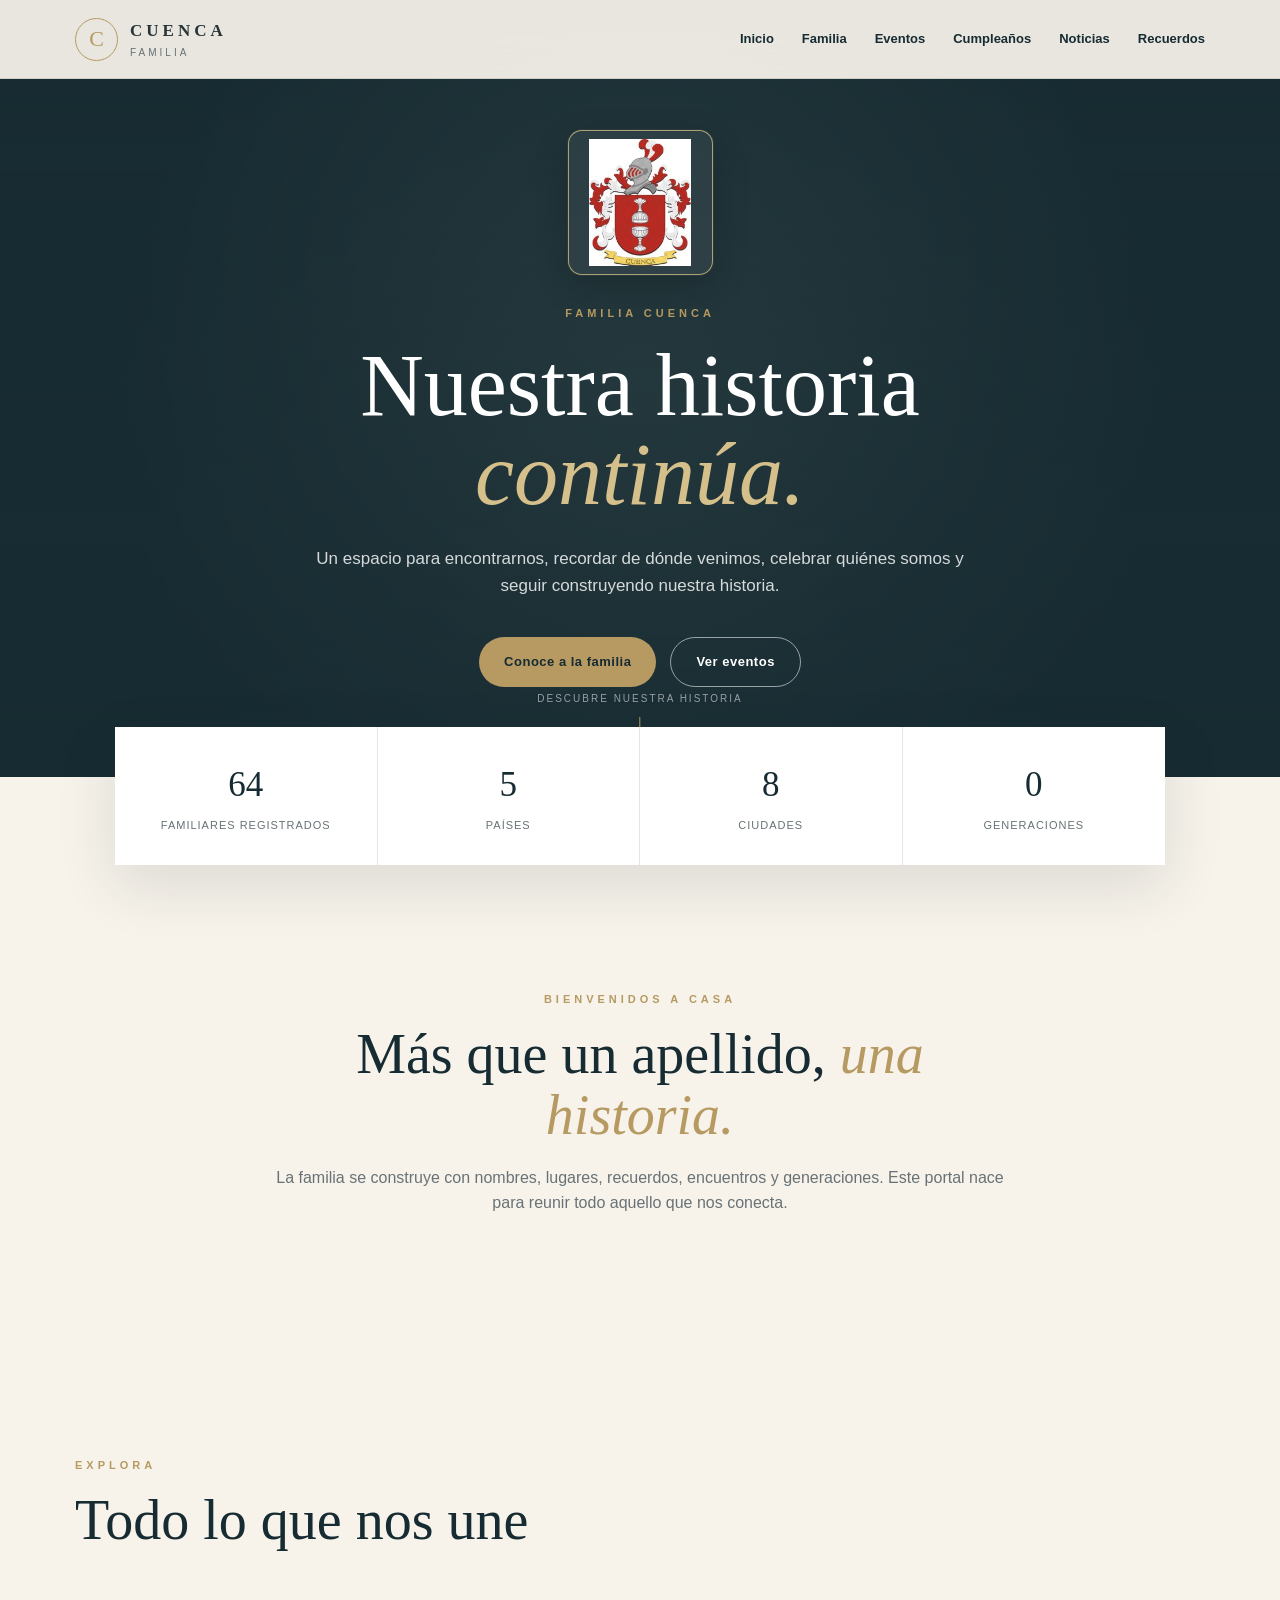
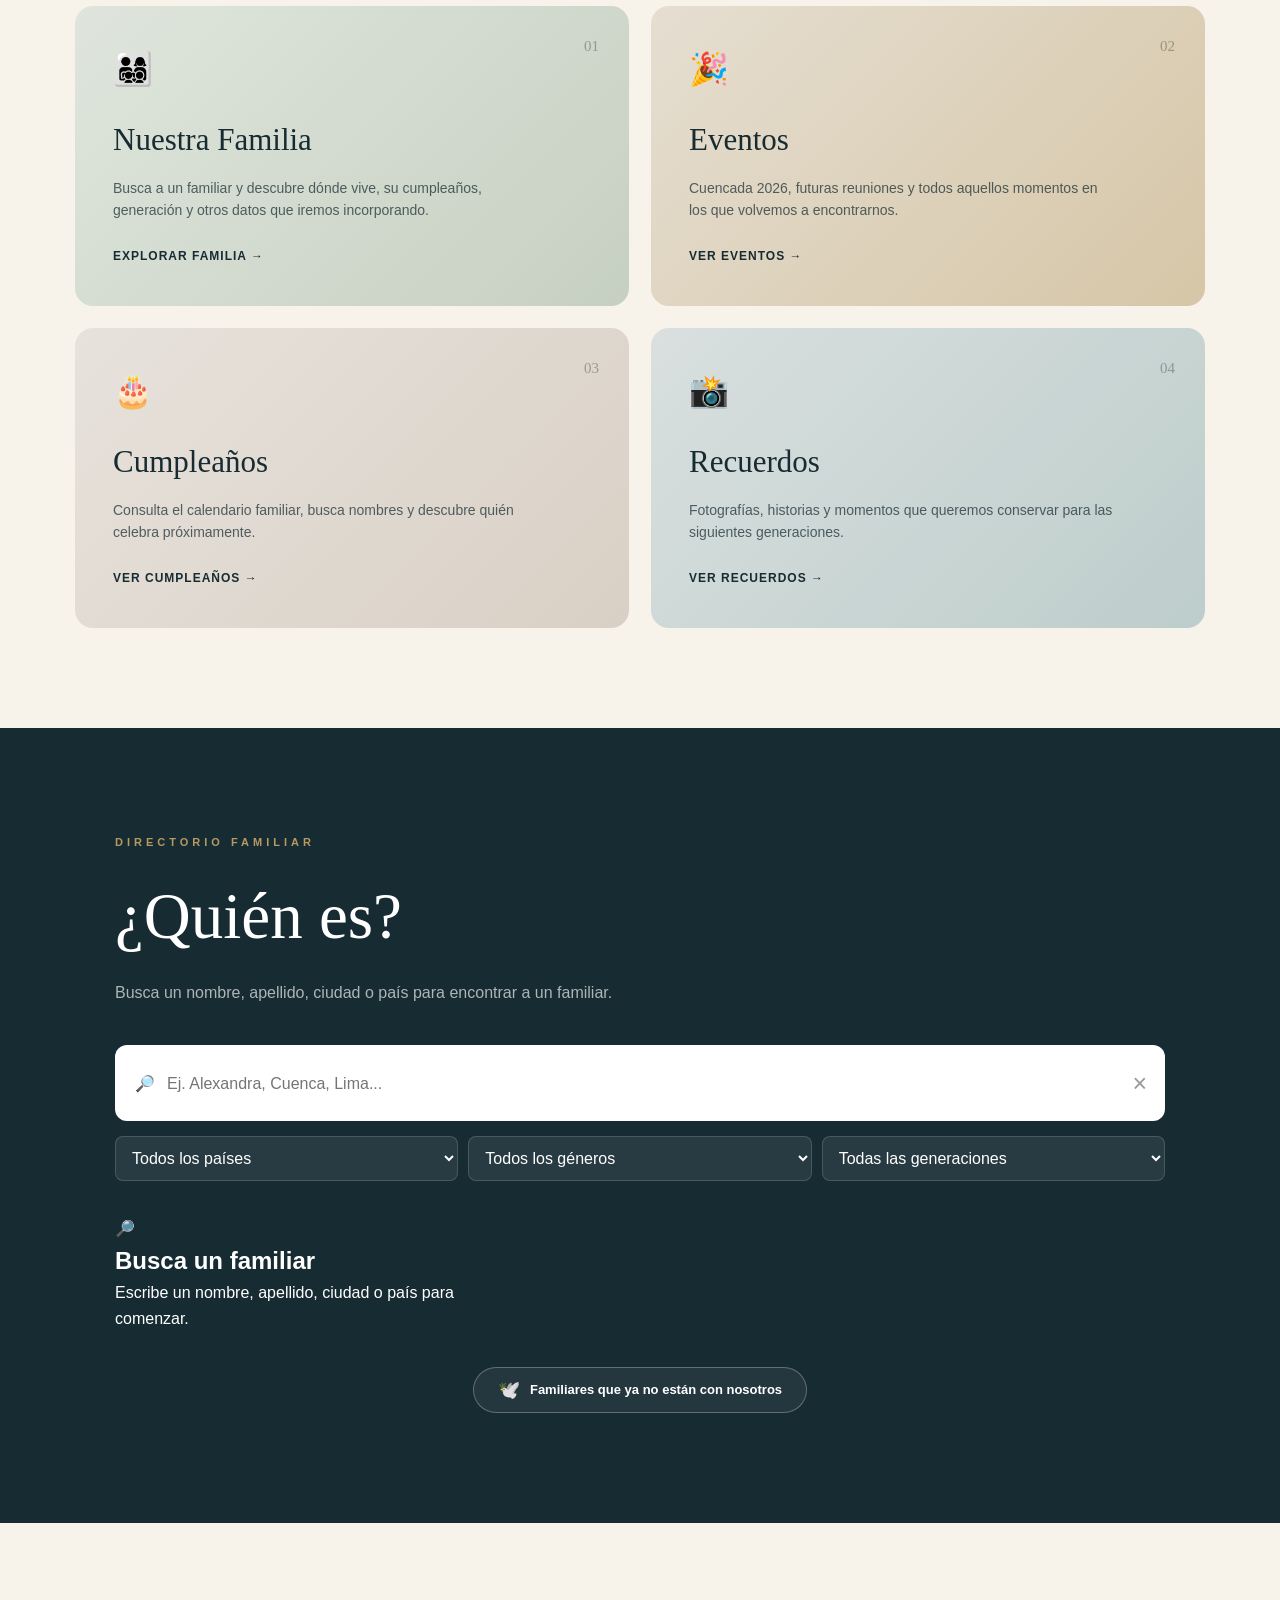
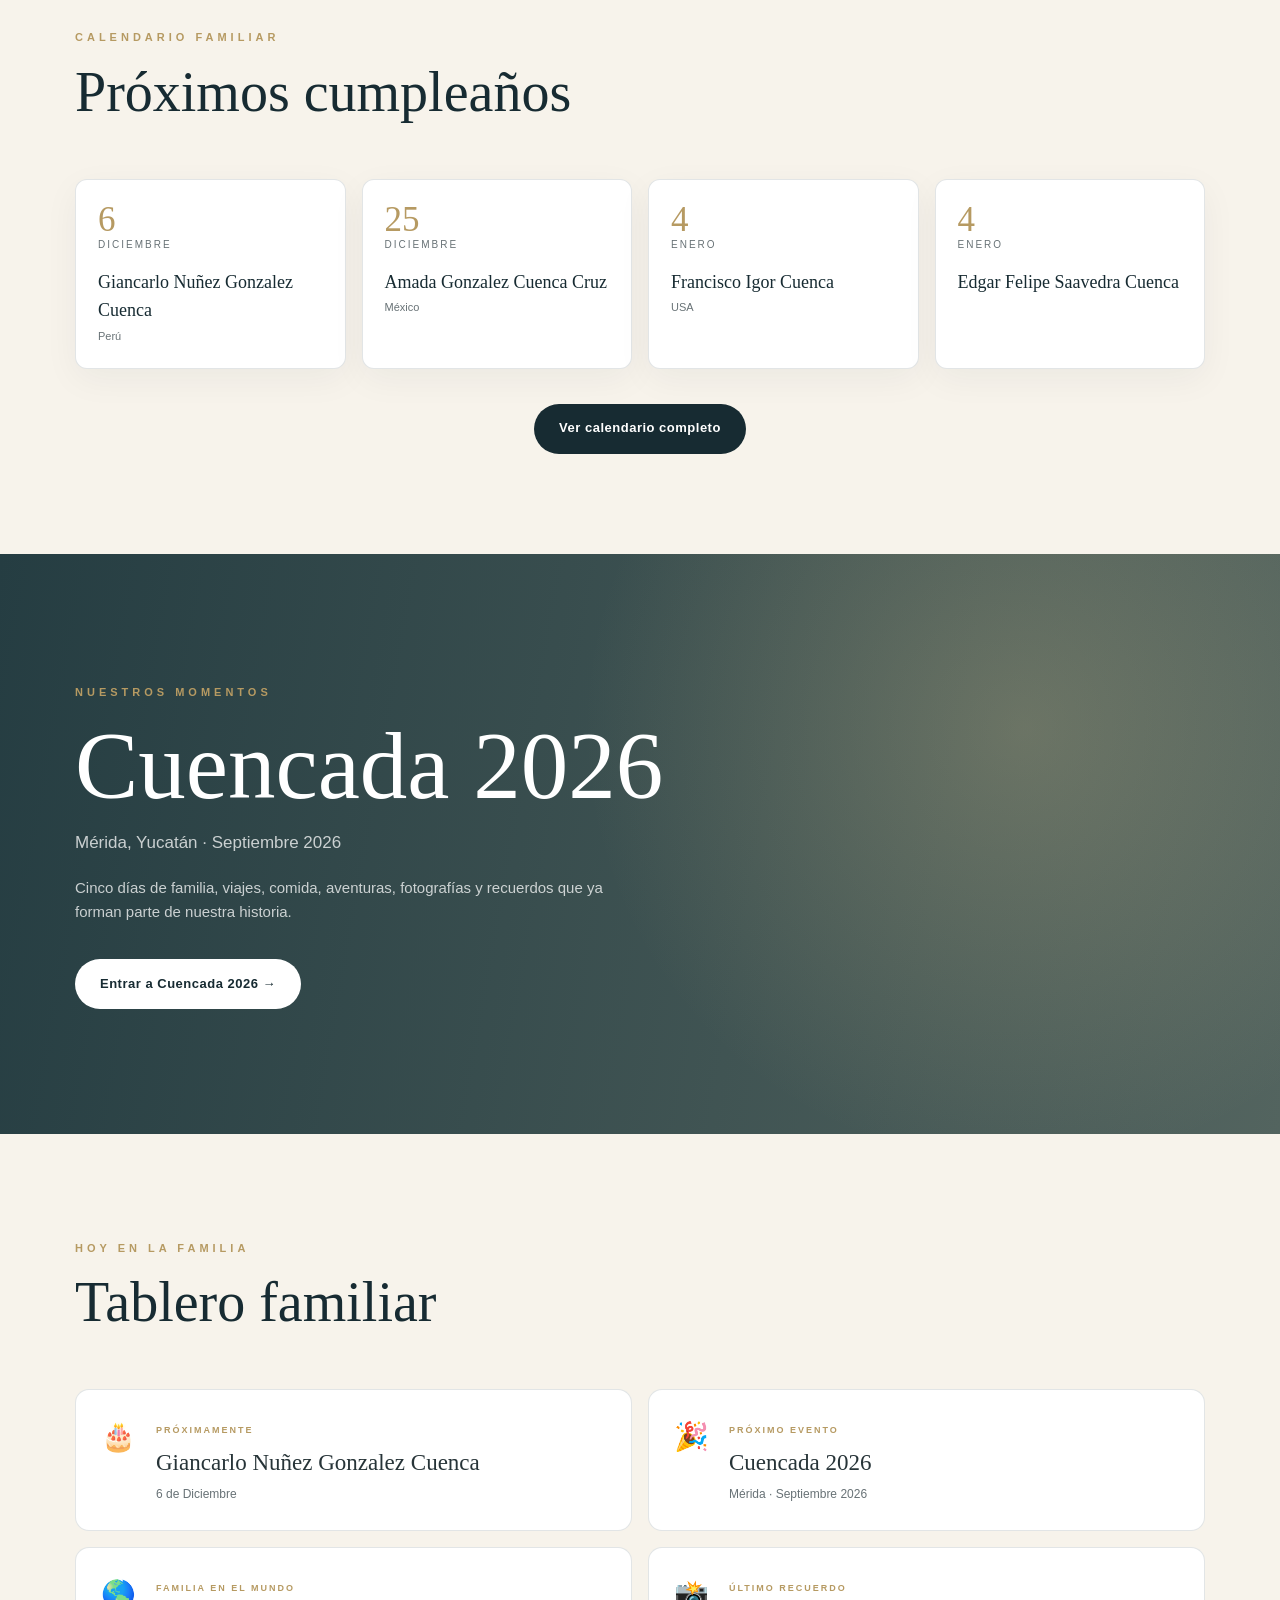
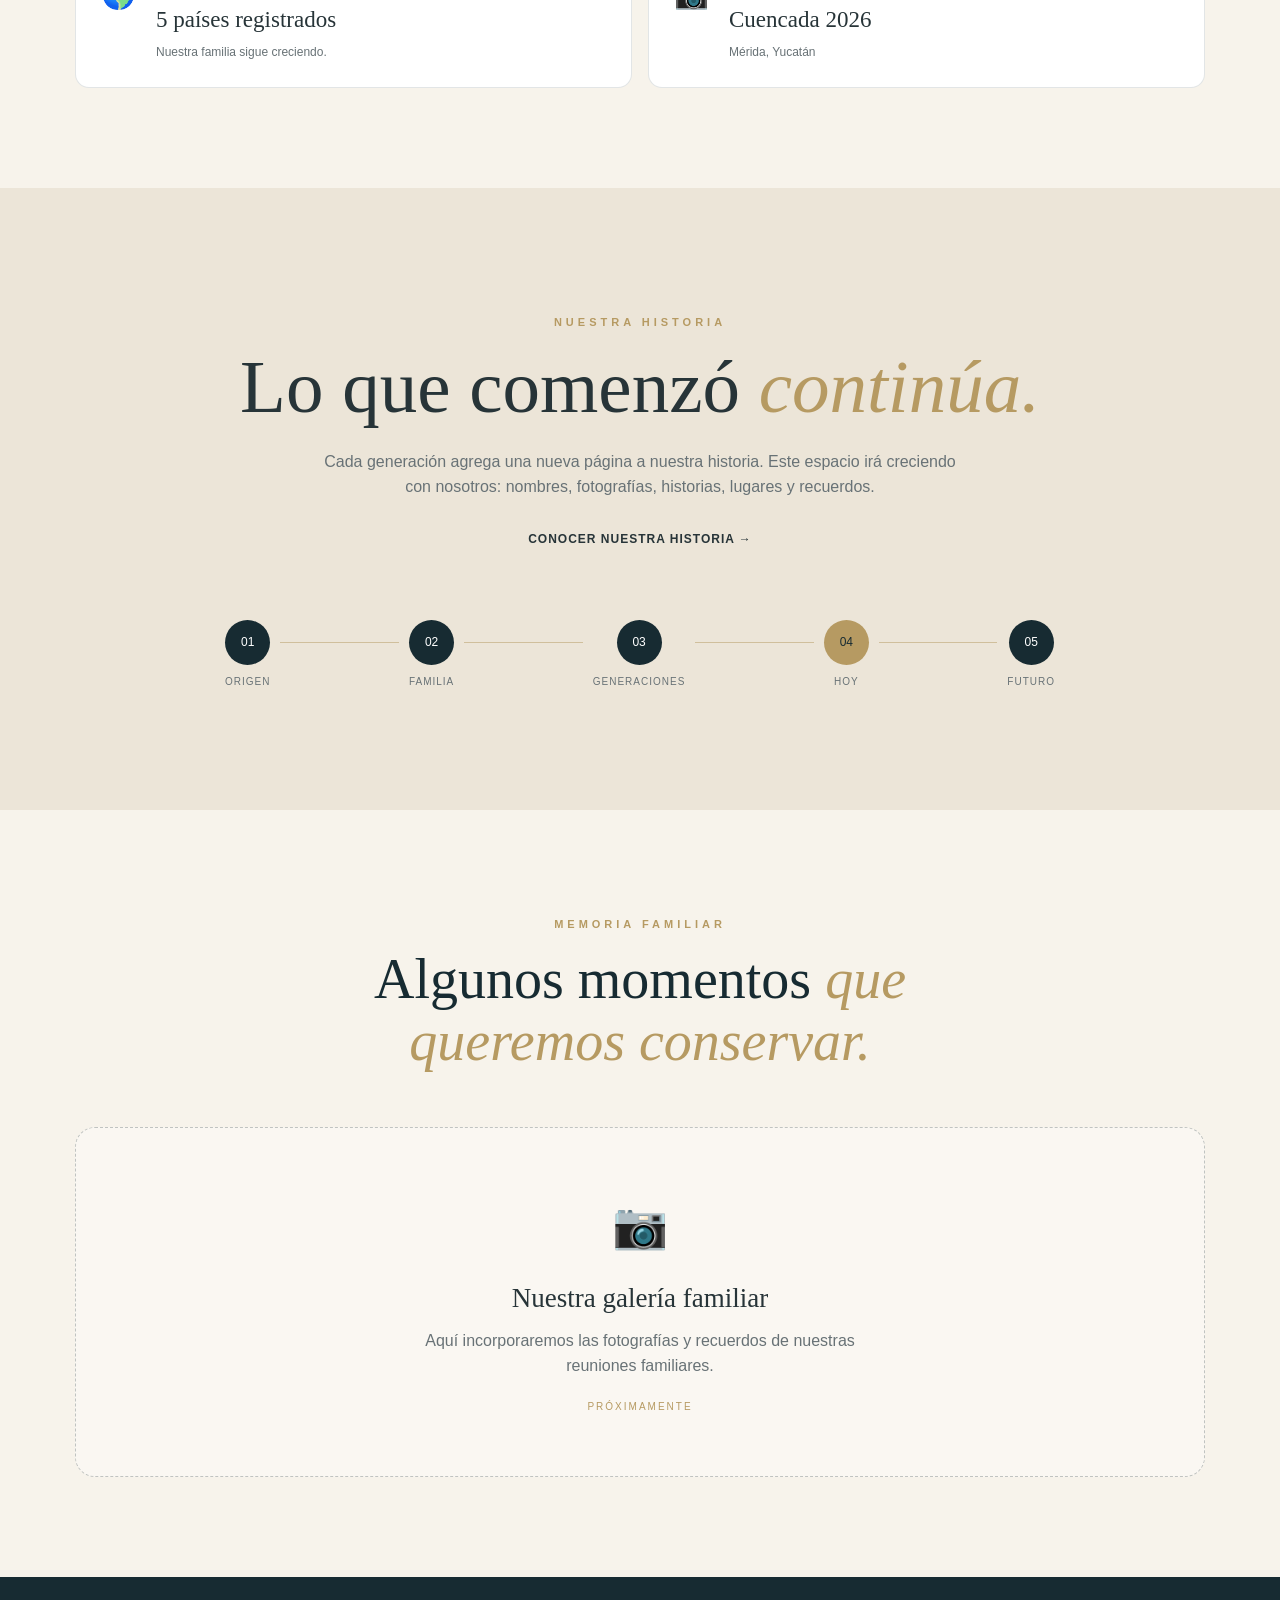
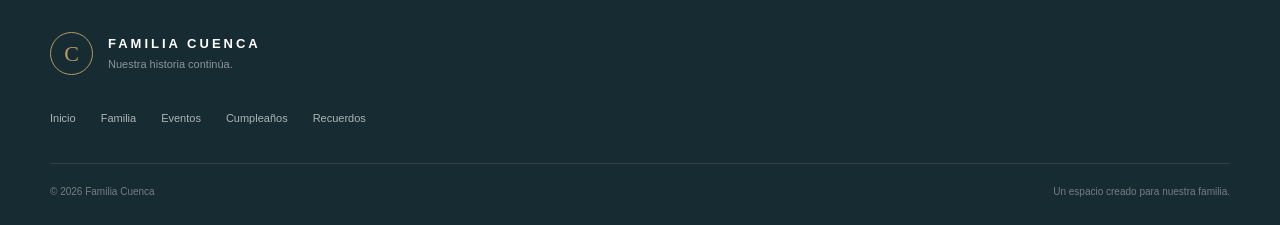
==== commit f3b1550a: "Update links and button structure in index.html" ====
--- a/index.html
+++ b/index.html
@@ -50,7 +50,13 @@
                 <a href="#inicio">Inicio</a>
                 <a href="#familia">Familia</a>
                 <a href="#eventos">Eventos</a>
-                <a href="#cumpleanos">Cumpleaños</a>
+
+                <a
+                    href="https://fafutiscuenca.github.io/cumpleanos-familia-Cuenca/"
+                >
+                    Cumpleaños
+                </a>
+
                 <a href="#noticias">Noticias</a>
                 <a href="#recuerdos">Recuerdos</a>
 
@@ -73,24 +79,24 @@
 
             <div class="hero-content">
 
-<div class="hero-emblem hero-emblem-escudo">
-
-    <button
-        type="button"
-        class="hero-escudo-trigger"
-        id="escudoTrigger"
-        aria-label="Conocer el significado del Escudo de la Familia Cuenca"
-    >
-
-        <img
-            src="assets/logo/Escudo Familia CUENCA.jpg"
-            alt="Escudo de la Familia Cuenca"
-            class="hero-escudo-imagen"
-        >
-
-    </button>
-
-</div>
+                <div class="hero-emblem hero-emblem-escudo">
+
+                    <button
+                        type="button"
+                        class="hero-escudo-trigger"
+                        id="escudoTrigger"
+                        aria-label="Conocer el significado del Escudo de la Familia Cuenca"
+                    >
+
+                        <img
+                            src="assets/logo/Escudo Familia CUENCA.jpg"
+                            alt="Escudo de la Familia Cuenca"
+                            class="hero-escudo-imagen"
+                        >
+
+                    </button>
+
+                </div>
 
                 <p class="eyebrow">
                     FAMILIA CUENCA
@@ -185,7 +191,6 @@
         </section>
 
 
-        
         <!-- =====================================================
              BIENVENIDA
         ====================================================== -->
@@ -325,7 +330,10 @@
                             nombres y descubre quién celebra próximamente.
                         </p>
 
-                        <a href="#cumpleanos-lista" class="module-link">
+                        <a
+                            href="https://fafutiscuenca.github.io/cumpleanos-familia-Cuenca/"
+                            class="module-link"
+                        >
                             Ver cumpleaños →
                         </a>
 
@@ -469,25 +477,27 @@
                     class="family-results"
                 ></div>
 
+
                 <div class="memoria-familiar-access">
 
-    <button
-        type="button"
-        id="mostrarFinados"
-        class="memoria-familiar-button"
-    >
-
-        <span class="memoria-familiar-icon">
-            🕊️
-        </span>
-
-        <span>
-            Familiares que ya no están con nosotros
-        </span>
-
-    </button>
-
-</div>
+                    <button
+                        type="button"
+                        id="mostrarFinados"
+                        class="memoria-familiar-button"
+                    >
+
+                        <span class="memoria-familiar-icon">
+                            🕊️
+                        </span>
+
+                        <span>
+                            Familiares que ya no están con nosotros
+                        </span>
+
+                    </button>
+
+                </div>
+
             </div>
 
         </section>
@@ -523,7 +533,10 @@
 
             <div class="center-button">
 
-                <a href="#cumpleanos" class="btn btn-dark">
+                <a
+                    href="https://fafutiscuenca.github.io/cumpleanos-familia-Cuenca/"
+                    class="btn btn-dark"
+                >
                     Ver calendario completo
                 </a>
 
@@ -852,7 +865,9 @@
                 Eventos
             </a>
 
-            <a href="#cumpleanos">
+            <a
+                href="https://fafutiscuenca.github.io/cumpleanos-familia-Cuenca/"
+            >
                 Cumpleaños
             </a>
 
@@ -906,83 +921,85 @@
 
     </div>
 
-<!-- =========================================================
-     MODAL — EN MEMORIA DE NUESTROS FAMILIARES
-========================================================= -->
-
-<div
-    id="finadosModal"
-    class="finados-modal"
-    aria-hidden="true"
->
-
-    <div class="finados-modal-backdrop"></div>
-
-    <div class="finados-modal-content">
-
-        <button
-            type="button"
-            class="finados-modal-close"
-            id="finadosModalClose"
-            aria-label="Cerrar"
-        >
-            ×
-        </button>
-
-
-        <div class="finados-modal-header">
-
-            <div class="finados-modal-symbol">
-                🕊️
-            </div>
-
-            <span class="finados-kicker">
-                MEMORIA FAMILIAR
-            </span>
-
-            <h2>
-                En memoria de quienes
-                <span>nos precedieron</span>
-            </h2>
-
-            <p class="finados-dedicatoria">
-                Hay personas que dejan de estar físicamente,
-                pero permanecen para siempre en nuestra historia,
-                en nuestros recuerdos y en el corazón de nuestra familia.
-            </p>
+
+    <!-- =========================================================
+         MODAL — EN MEMORIA DE NUESTROS FAMILIARES
+    ========================================================== -->
+
+    <div
+        id="finadosModal"
+        class="finados-modal"
+        aria-hidden="true"
+    >
+
+        <div class="finados-modal-backdrop"></div>
+
+        <div class="finados-modal-content">
+
+            <button
+                type="button"
+                class="finados-modal-close"
+                id="finadosModalClose"
+                aria-label="Cerrar"
+            >
+                ×
+            </button>
+
+
+            <div class="finados-modal-header">
+
+                <div class="finados-modal-symbol">
+                    🕊️
+                </div>
+
+                <span class="finados-kicker">
+                    MEMORIA FAMILIAR
+                </span>
+
+                <h2>
+                    En memoria de quienes
+                    <span>nos precedieron</span>
+                </h2>
+
+                <p class="finados-dedicatoria">
+                    Hay personas que dejan de estar físicamente,
+                    pero permanecen para siempre en nuestra historia,
+                    en nuestros recuerdos y en el corazón de nuestra familia.
+                </p>
+
+            </div>
+
+
+            <!-- Aquí JavaScript colocará automáticamente
+                 la lista de familiares fallecidos -->
+
+            <div
+                id="listaFinados"
+                class="lista-finados"
+            ></div>
+
+
+            <div class="finados-modal-footer">
+
+                <div class="finados-divider"></div>
+
+                <p>
+                    <em>
+                        “Mientras alguien recuerde nuestro nombre,
+                        nuestra historia continúa.”
+                    </em>
+                </p>
+
+                <span>
+                    Familia Cuenca
+                </span>
+
+            </div>
 
         </div>
 
-
-        <!-- Aquí JavaScript colocará automáticamente
-             la lista de familiares fallecidos -->
-
-        <div
-            id="listaFinados"
-            class="lista-finados"
-        ></div>
-
-
-        <div class="finados-modal-footer">
-
-            <div class="finados-divider"></div>
-
-            <p>
-                <em>
-                    “Mientras alguien recuerde nuestro nombre,
-                    nuestra historia continúa.”
-                </em>
-            </p>
-
-            <span>
-                Familia Cuenca
-            </span>
-
-        </div>
-
     </div>
 
-</div>
 
     <!-- =========================================================
          MODAL ESCUDO DE LA FAMILIA CUENCA
--- a/styles.css
+++ b/styles.css
@@ -1504,6 +1504,64 @@
 }
 
 /* ============================================================
+   RESULTADOS — ESTADO DE MEMORIA
+============================================================ */
+
+.family-result-content {
+    flex: 1;
+    min-width: 0;
+}
+
+.family-result-name {
+    display: flex;
+    align-items: center;
+    justify-content: space-between;
+    gap: 10px;
+}
+
+.family-result-name h3 {
+    margin: 0;
+}
+
+.finado-indicador {
+    display: inline-flex;
+    align-items: center;
+    justify-content: center;
+
+    flex: 0 0 auto;
+
+    font-size: 19px;
+    line-height: 1;
+
+    opacity: .9;
+}
+
+.family-result:hover .finado-indicador {
+    opacity: 1;
+    transform: scale(1.08);
+}
+
+.family-result-finado {
+    border-color: rgba(213,192,139,.28);
+}
+
+.family-result-finado:hover {
+    border-color: rgba(213,192,139,.55);
+}
+
+.family-result-status {
+    margin-top: 10px;
+
+    font-size: 10px;
+
+    text-transform: uppercase;
+
+    letter-spacing: 1px;
+
+    color: var(--gold-light);
+}
+
+/* ============================================================
    ACCESO A MEMORIA FAMILIAR
 ============================================================ */
 
@@ -1524,11 +1582,11 @@
 
     padding: 12px 24px;
 
-    border: 1px solid var(--border);
+    border: 1px solid rgba(255,255,255,.28);
     border-radius: 30px;
 
-   background: var(--cream);
-   color: var(--navy);
+    background: rgba(255,255,255,.06);
+    color: white;
 
     font-family: inherit;
     font-size: 13px;
@@ -1544,9 +1602,9 @@
 }
 
 .memoria-familiar-button:hover {
-    background: var(--navy);
-    color: white;
-    border-color: var(--navy);
+    background: white;
+    color: var(--navy);
+    border-color: white;
 
     transform: translateY(-2px);
 }
@@ -2325,6 +2383,363 @@
     margin-top: 3px;
 }
 
+/* ============================================================
+   MODAL — EN MEMORIA DE NUESTROS FAMILIARES
+============================================================ */
+
+.finados-modal {
+    position: fixed;
+
+    inset: 0;
+
+    z-index: 3000;
+
+    display: none;
+
+    align-items: center;
+
+    justify-content: center;
+
+    padding: 20px;
+}
+
+.finados-modal.active {
+    display: flex;
+}
+
+.finados-modal-backdrop {
+    position: absolute;
+
+    inset: 0;
+
+    background: rgba(0,0,0,.72);
+
+    backdrop-filter: blur(6px);
+}
+
+.finados-modal-content {
+    position: relative;
+
+    z-index: 1;
+
+    width: min(820px, 94vw);
+
+    max-height: 88vh;
+
+    overflow-y: auto;
+
+    background: var(--cream);
+
+    border-radius: 20px;
+
+    padding: 42px;
+
+    box-shadow:
+        0 30px 90px rgba(0,0,0,.4);
+}
+
+.finados-modal-close {
+    position: absolute;
+
+    top: 12px;
+
+    right: 17px;
+
+    width: 40px;
+
+    height: 40px;
+
+    border: none;
+
+    background: transparent;
+
+    color: var(--navy);
+
+    font-size: 32px;
+
+    line-height: 1;
+
+    cursor: pointer;
+
+    opacity: .65;
+
+    transition:
+        opacity .2s,
+        transform .2s;
+}
+
+.finados-modal-close:hover {
+    opacity: 1;
+
+    transform: scale(1.08);
+}
+
+.finados-modal-header {
+    max-width: 650px;
+
+    margin: 0 auto 32px;
+
+    text-align: center;
+}
+
+.finados-modal-symbol {
+    width: 58px;
+
+    height: 58px;
+
+    margin: 0 auto 16px;
+
+    display: grid;
+
+    place-items: center;
+
+    border-radius: 50%;
+
+    background: rgba(182,154,98,.12);
+
+    color: var(--gold);
+
+    font-size: 28px;
+}
+
+.finados-kicker {
+    display: block;
+
+    margin-bottom: 9px;
+
+    font-size: 10px;
+
+    font-weight: 700;
+
+    letter-spacing: 3px;
+
+    text-transform: uppercase;
+
+    color: var(--gold);
+}
+
+.finados-modal-header h2 {
+    margin: 0;
+
+    font-family: Georgia, serif;
+
+    font-size:
+        clamp(30px, 5vw, 43px);
+
+    line-height: 1.1;
+
+    font-weight: 400;
+
+    color: var(--navy);
+}
+
+.finados-modal-header h2 span {
+    display: block;
+
+    color: var(--gold);
+
+    font-style: italic;
+}
+
+.finados-dedicatoria {
+    max-width: 620px;
+
+    margin: 18px auto 0;
+
+    color: var(--text-light);
+
+    font-size: 14px;
+
+    line-height: 1.7;
+}
+
+.lista-finados {
+    display: grid;
+
+    grid-template-columns:
+        repeat(2, minmax(0, 1fr));
+
+    gap: 14px;
+}
+
+.finado-card {
+    display: flex;
+
+    align-items: center;
+
+    gap: 15px;
+
+    padding: 18px;
+
+    background: white;
+
+    border:
+        1px solid var(--border);
+
+    border-radius: 14px;
+
+    transition:
+        transform .25s ease,
+        box-shadow .25s ease,
+        border-color .25s ease;
+}
+
+.finado-card:hover {
+    transform: translateY(-3px);
+
+    box-shadow:
+        0 10px 30px rgba(23,43,50,.10);
+
+    border-color:
+        rgba(182,154,98,.35);
+}
+
+.finado-avatar {
+    width: 54px;
+
+    height: 54px;
+
+    flex: 0 0 54px;
+
+    display: grid;
+
+    place-items: center;
+
+    border-radius: 50%;
+
+    background: var(--gold);
+
+    color: var(--navy);
+
+    font-family: Georgia, serif;
+
+    font-size: 20px;
+}
+
+.finado-info {
+    min-width: 0;
+}
+
+.finado-name-row {
+    display: flex;
+
+    align-items: center;
+
+    justify-content: space-between;
+
+    gap: 10px;
+}
+
+.finado-info h3 {
+    margin: 0;
+
+    font-family: Georgia, serif;
+
+    font-size: 20px;
+
+    line-height: 1.2;
+
+    font-weight: 400;
+
+    color: var(--navy);
+}
+
+.finado-card-icon {
+    flex: 0 0 auto;
+
+    font-size: 17px;
+
+    opacity: .85;
+}
+
+.finado-generacion {
+    margin-top: 5px;
+
+    color: var(--text-light);
+
+    font-size: 11px;
+
+    line-height: 1.45;
+}
+
+.finado-fecha {
+    margin-top: 7px;
+
+    color: var(--gold);
+
+    font-size: 11px;
+
+    font-weight: 600;
+}
+
+.finados-empty {
+    grid-column: 1 / -1;
+
+    padding: 45px 25px;
+
+    text-align: center;
+
+    background: white;
+
+    border:
+        1px dashed var(--border);
+
+    border-radius: 15px;
+
+    color: var(--text-light);
+}
+
+.finados-empty-icon {
+    margin-bottom: 12px;
+
+    font-size: 36px;
+}
+
+.finados-empty p {
+    font-size: 14px;
+}
+
+.finados-modal-footer {
+    margin-top: 30px;
+
+    text-align: center;
+
+    color: var(--text-light);
+}
+
+.finados-divider {
+    width: 80px;
+
+    height: 1px;
+
+    margin: 0 auto 18px;
+
+    background: var(--gold);
+
+    opacity: .65;
+}
+
+.finados-modal-footer p {
+    margin: 0;
+
+    font-family: Georgia, serif;
+
+    font-size: 14px;
+}
+
+.finados-modal-footer span {
+    display: block;
+
+    margin-top: 8px;
+
+    font-size: 10px;
+
+    letter-spacing: 2px;
+
+    text-transform: uppercase;
+
+    color: var(--gold);
+}
 
 /* ============================================================
    RESPONSIVE
@@ -2539,6 +2954,38 @@
     height: 125px;
     margin-bottom: 25px;
 }
+/* --------------------------------------------------------
+   MEMORIA FAMILIAR — MODAL
+-------------------------------------------------------- */
+
+.finados-modal {
+    padding: 12px;
+}
+
+.finados-modal-content {
+    width: 94vw;
+
+    max-height: 90vh;
+
+    padding: 30px 22px;
+}
+
+.finados-modal-header {
+    margin-bottom: 25px;
+}
+
+.finados-modal-header h2 {
+    font-size: 34px;
+}
+
+.lista-finados {
+    grid-template-columns: 1fr;
+}
+
+.finado-card {
+    padding: 16px;
+}
+   
 }
 
 
@@ -2697,4 +3144,66 @@
     margin-bottom: 22px;
     padding: 6px;
 }
-}
+/* --------------------------------------------------------
+   MEMORIA FAMILIAR — TELÉFONO
+-------------------------------------------------------- */
+
+.finados-modal {
+    padding: 12px;
+}
+
+.finados-modal-content {
+    width: 96vw;
+
+    max-height: 92vh;
+
+    padding: 28px 18px 22px;
+
+    border-radius: 15px;
+}
+
+.finados-modal-close {
+    top: 8px;
+
+    right: 10px;
+
+    font-size: 29px;
+}
+
+.finados-modal-symbol {
+    width: 50px;
+
+    height: 50px;
+
+    font-size: 24px;
+}
+
+.finados-kicker {
+    font-size: 9px;
+
+    letter-spacing: 2px;
+}
+
+.finados-modal-header h2 {
+    font-size: 29px;
+}
+
+.finados-dedicatoria {
+    font-size: 13px;
+}
+
+.finado-avatar {
+    width: 48px;
+
+    height: 48px;
+
+    flex-basis: 48px;
+
+    font-size: 18px;
+}
+
+.finado-info h3 {
+    font-size: 18px;
+}
+
+}
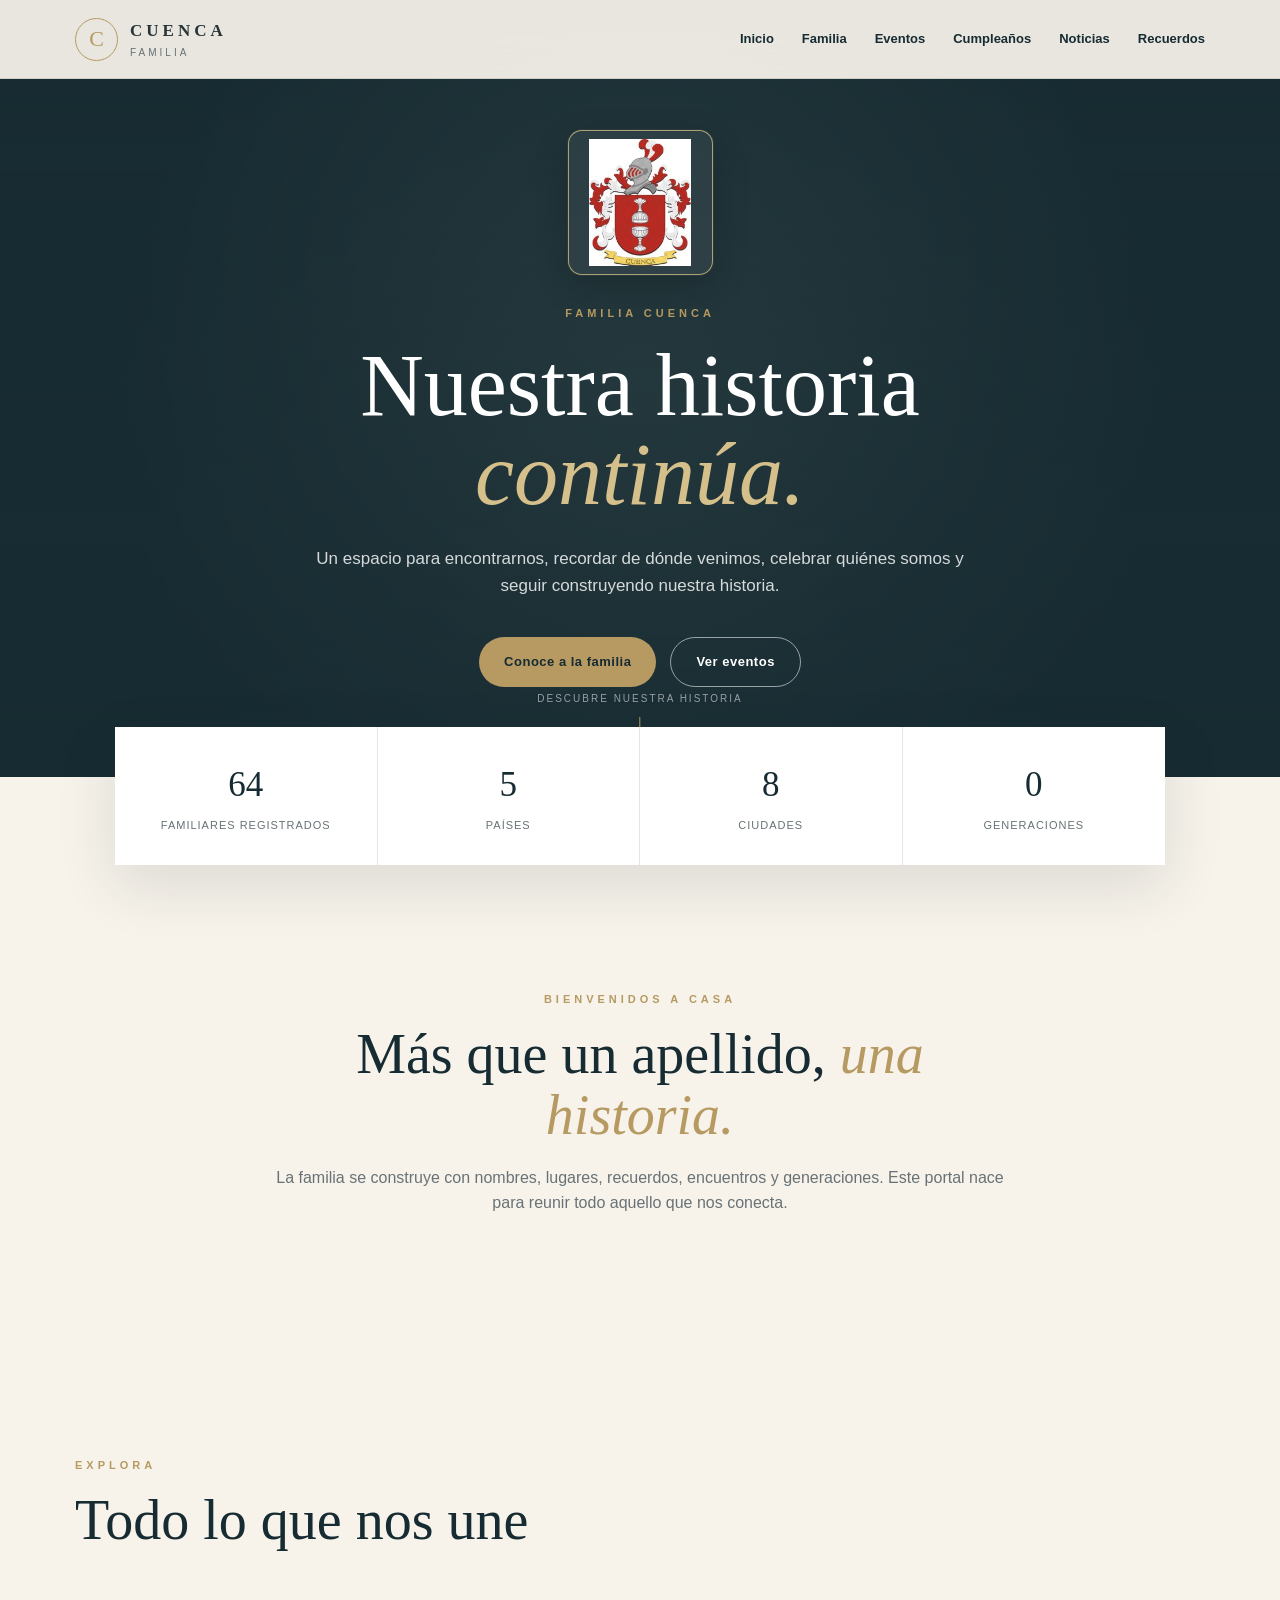
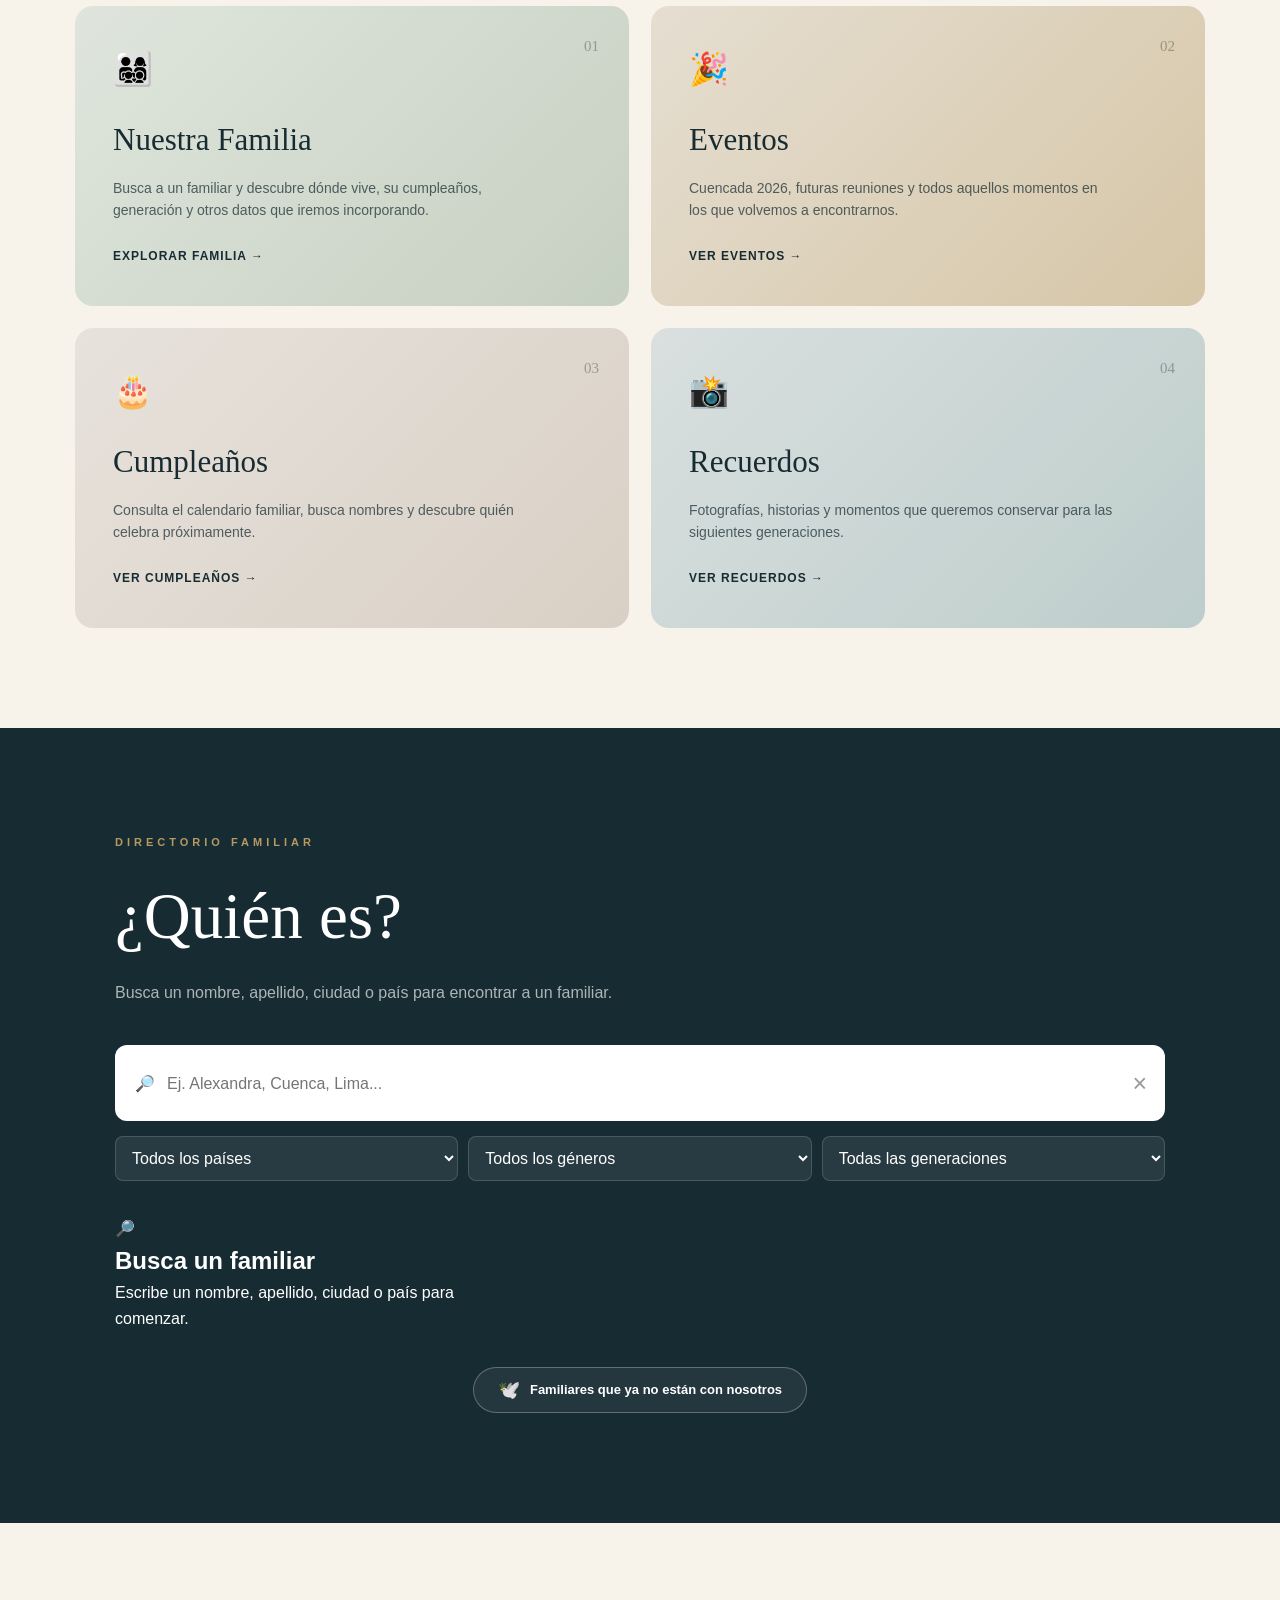
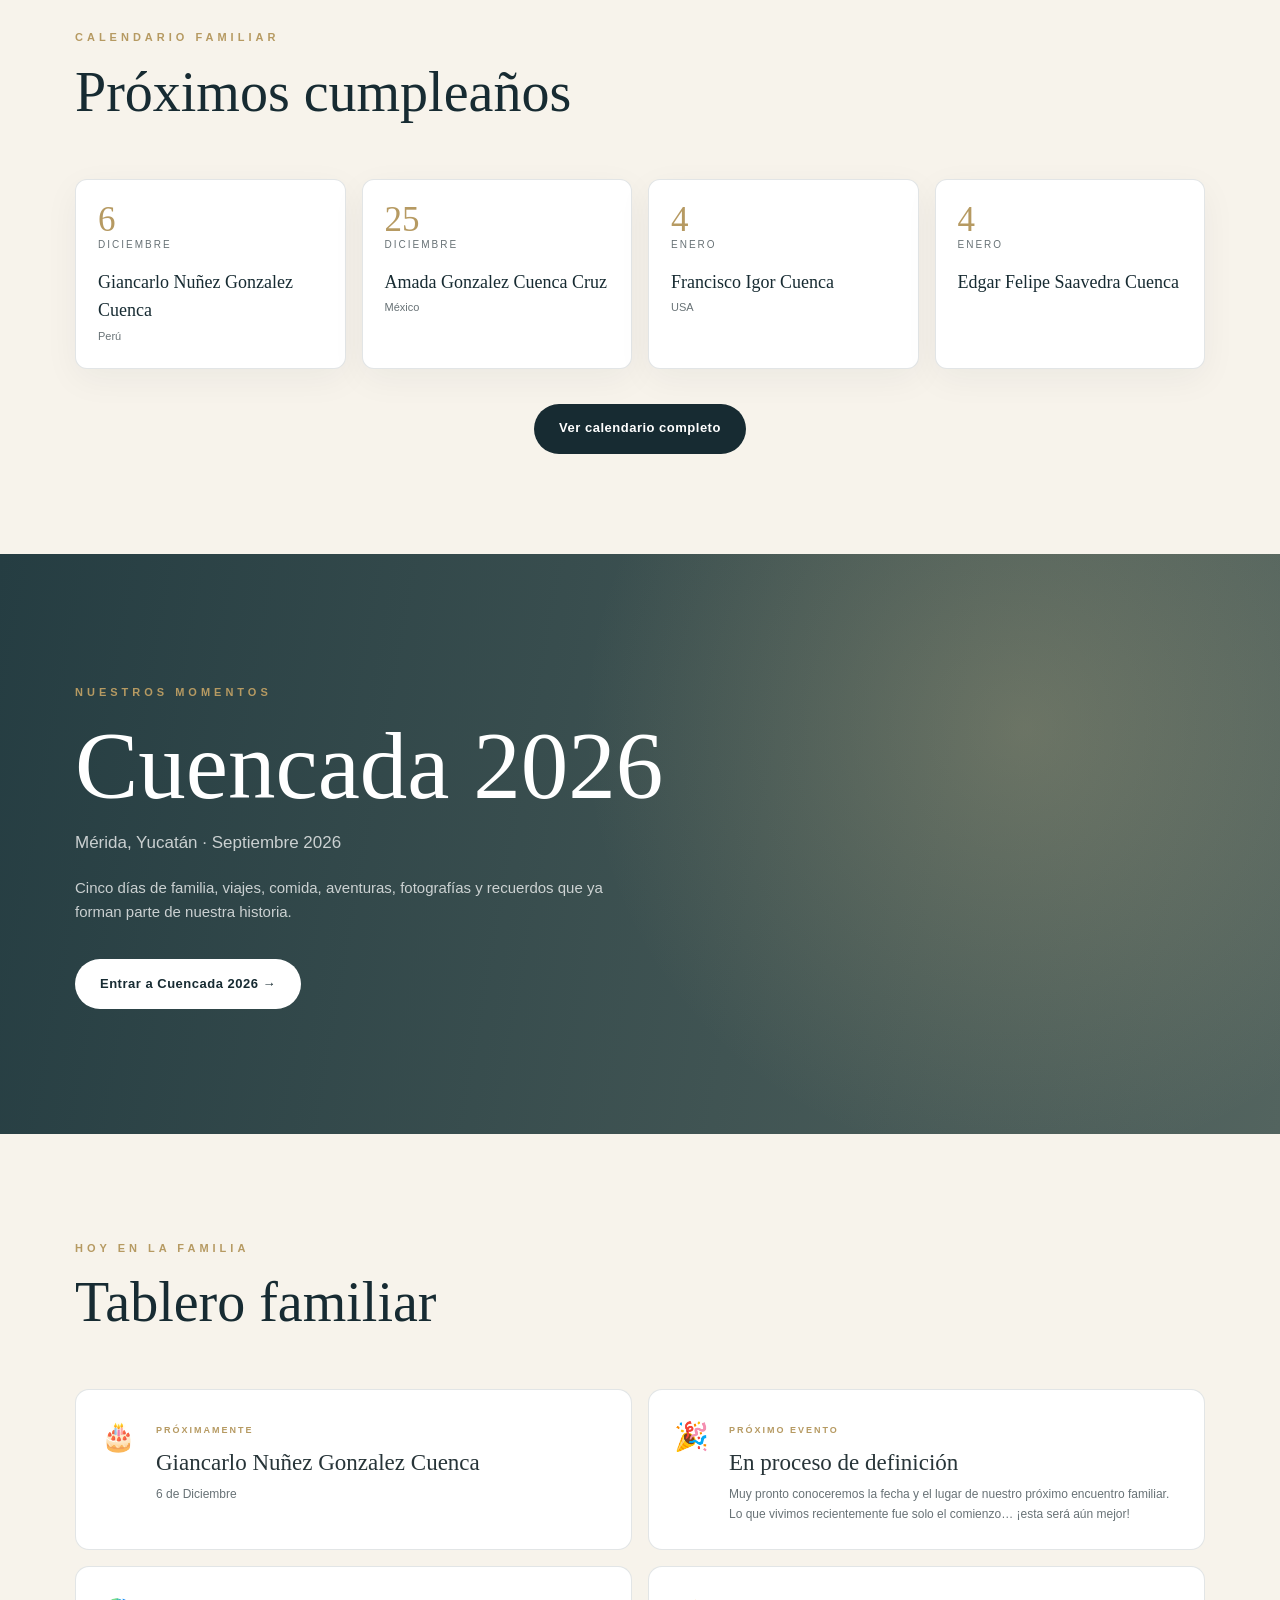
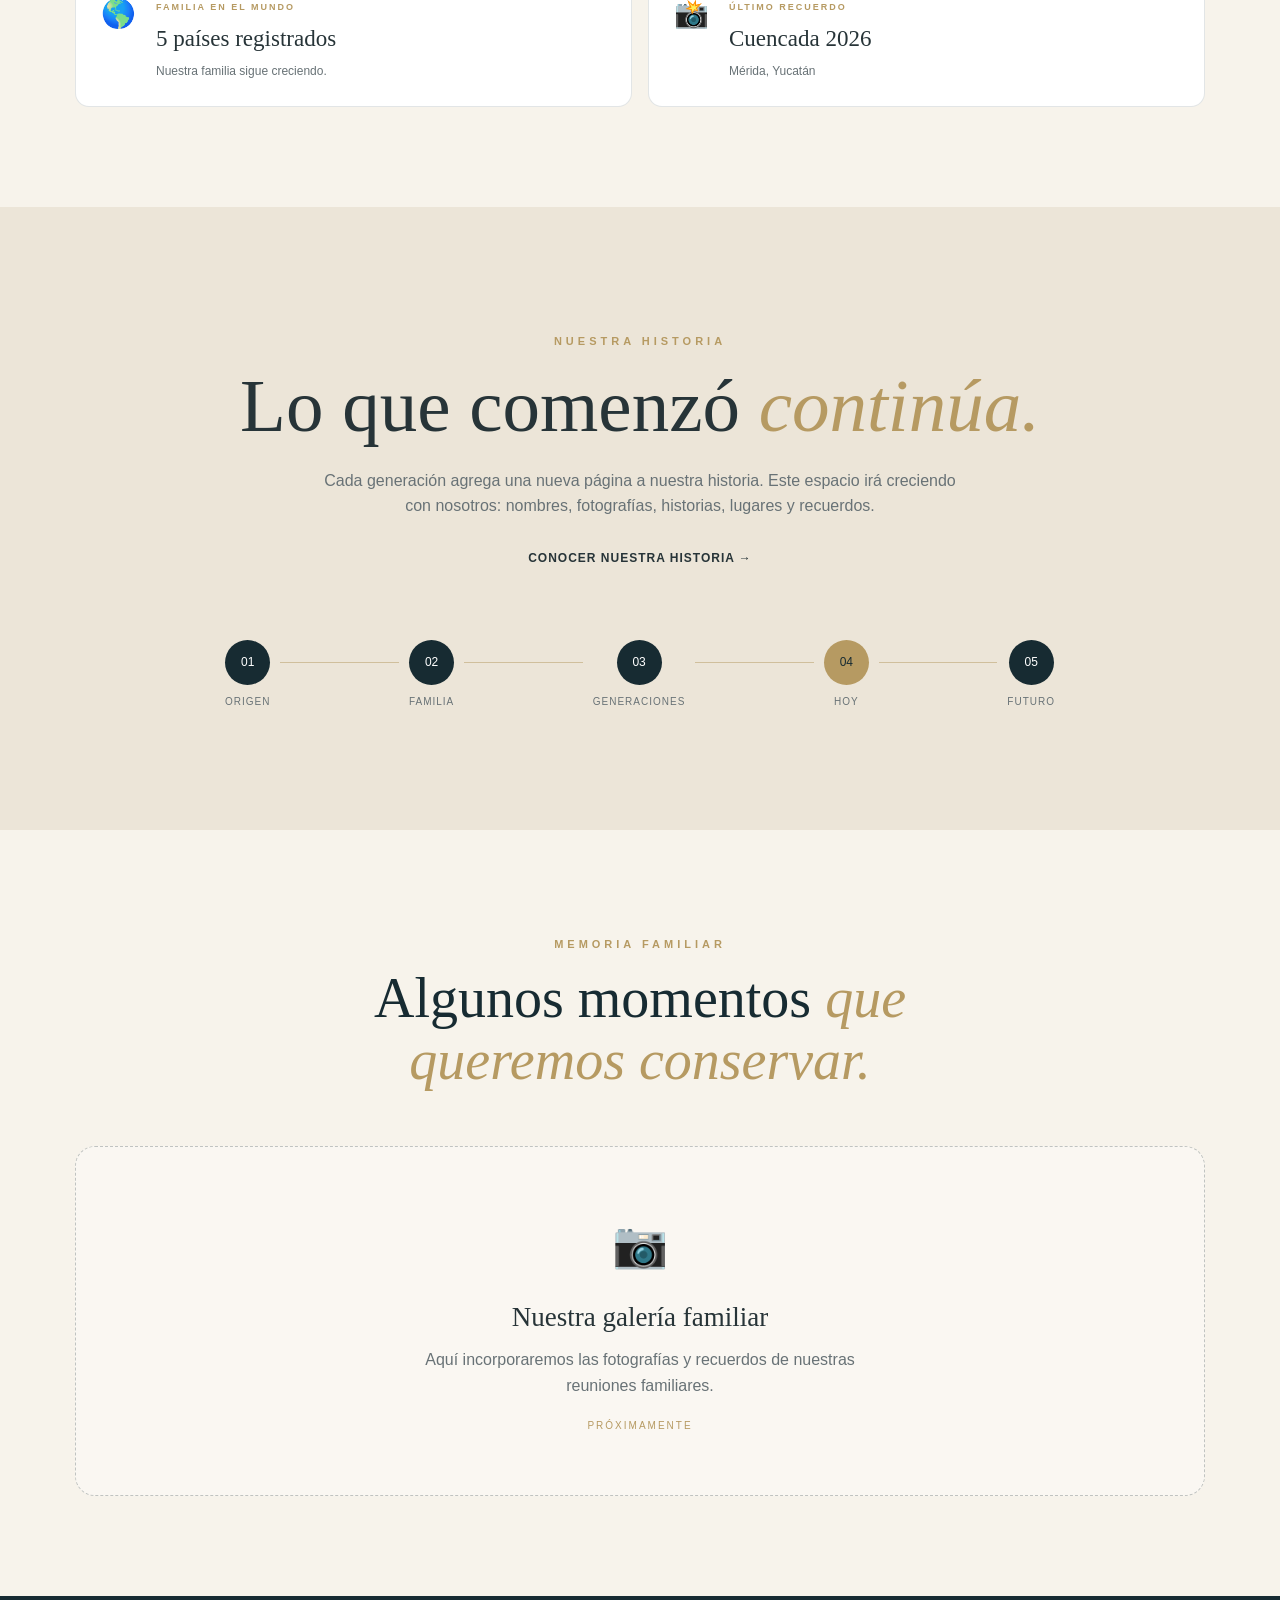
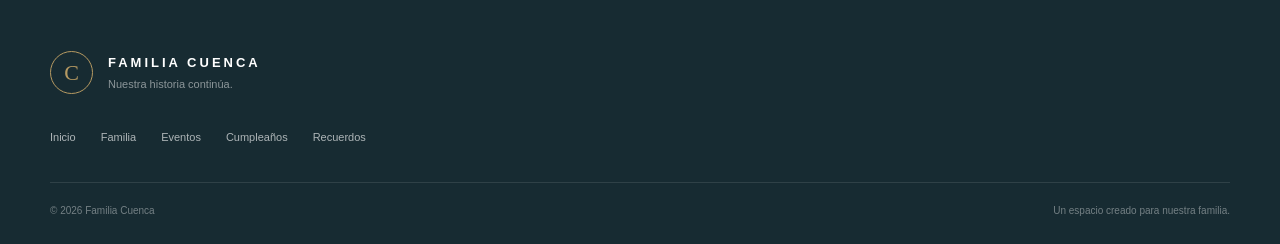
==== commit be7e2661: "Change event title and description in index.html Updated event details and description for upcoming " ====
--- a/index.html
+++ b/index.html
@@ -646,11 +646,12 @@
                         </span>
 
                         <h3>
-                            Cuencada 2026
+                            En proceso de definición
                         </h3>
 
                         <p>
-                            Mérida · Septiembre 2026
+                            Muy pronto conoceremos la fecha y el lugar de nuestro próximo encuentro familiar.
+                            Lo que vivimos recientemente fue solo el comienzo… ¡esta será aún mejor!
                         </p>
 
                     </div>
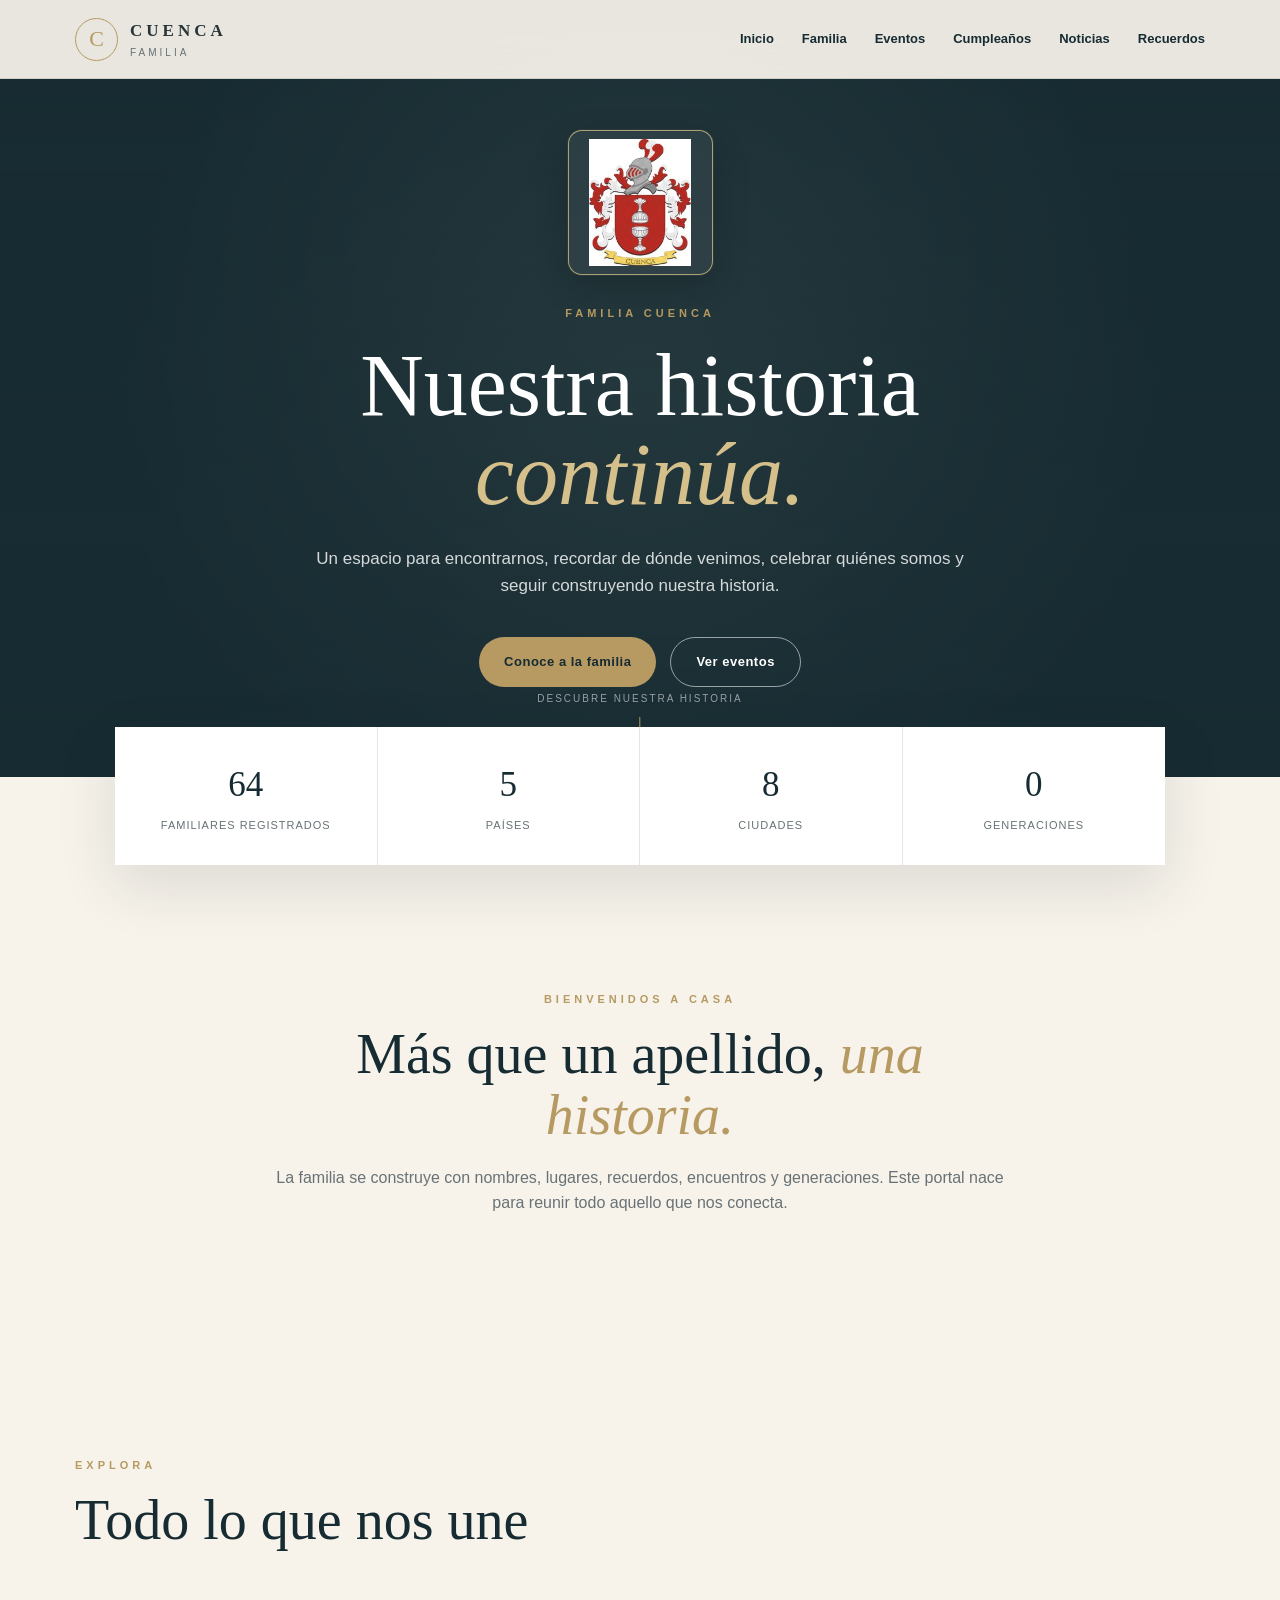
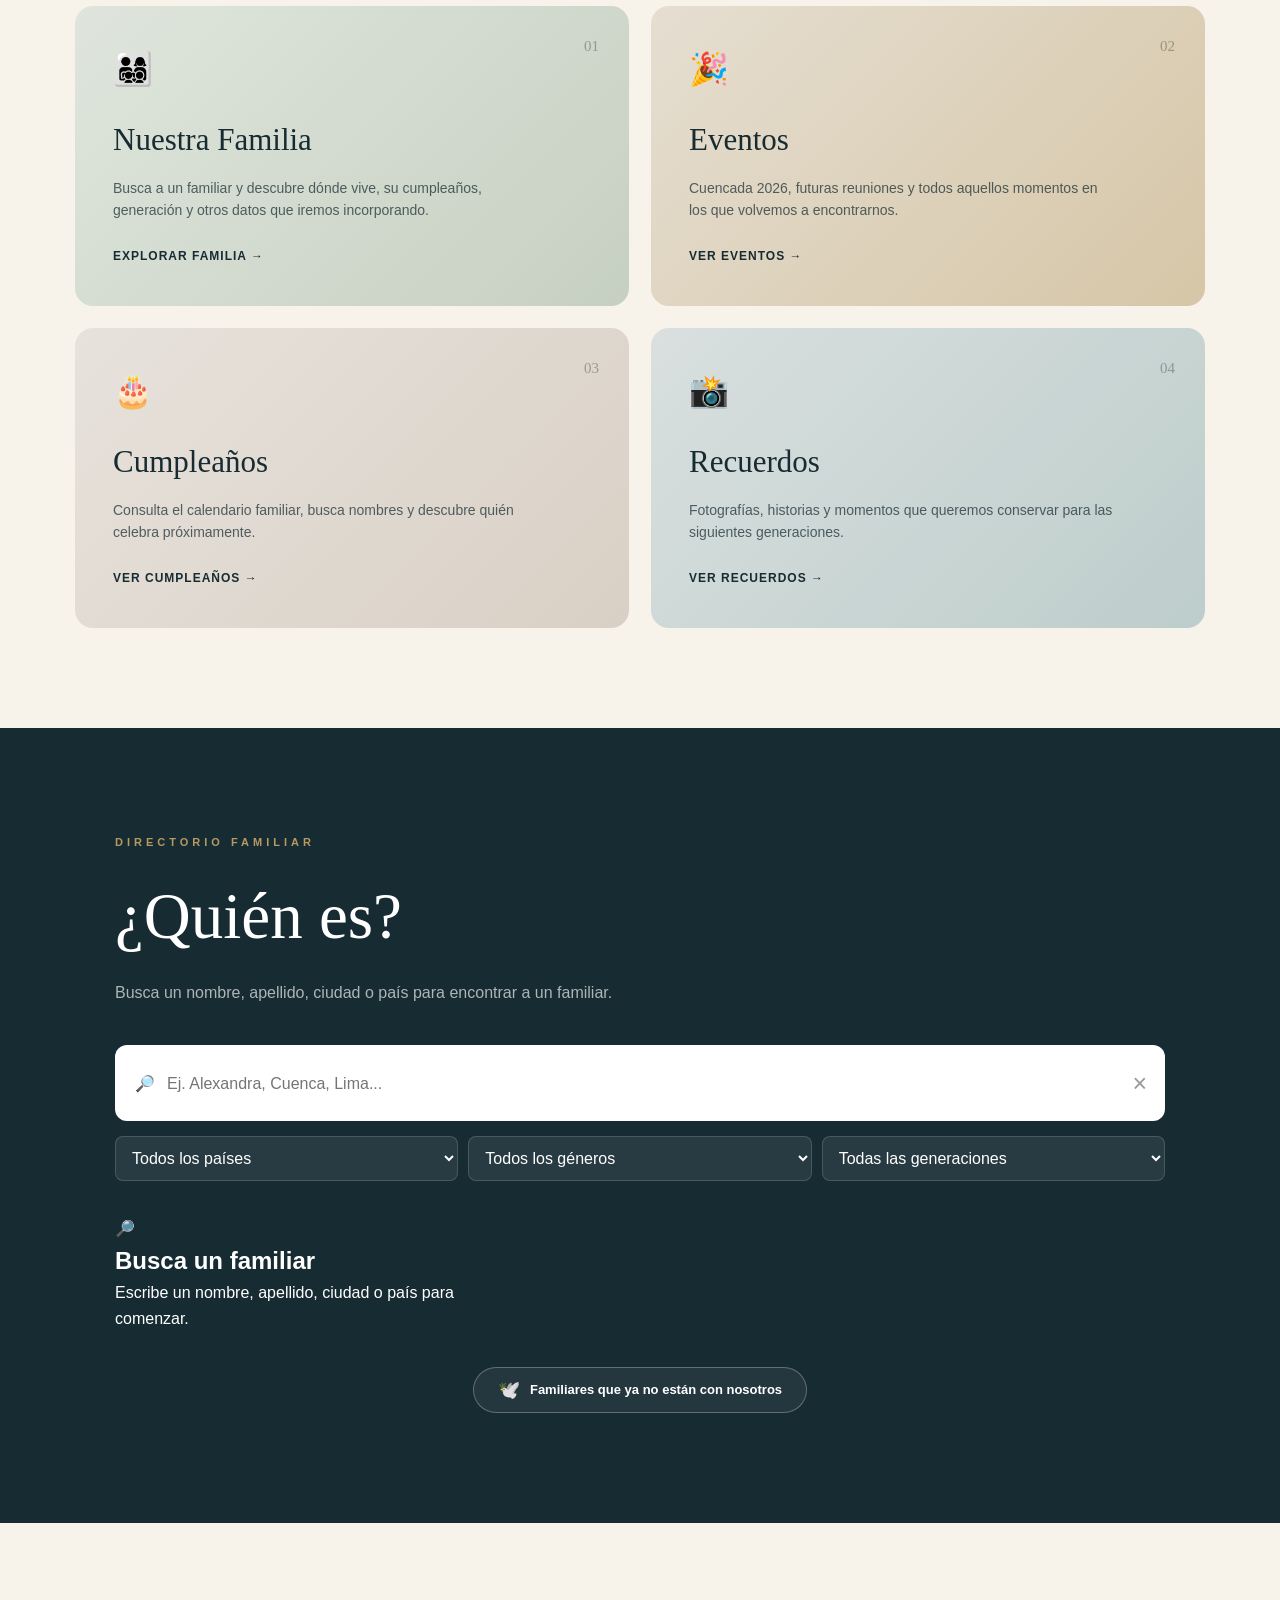
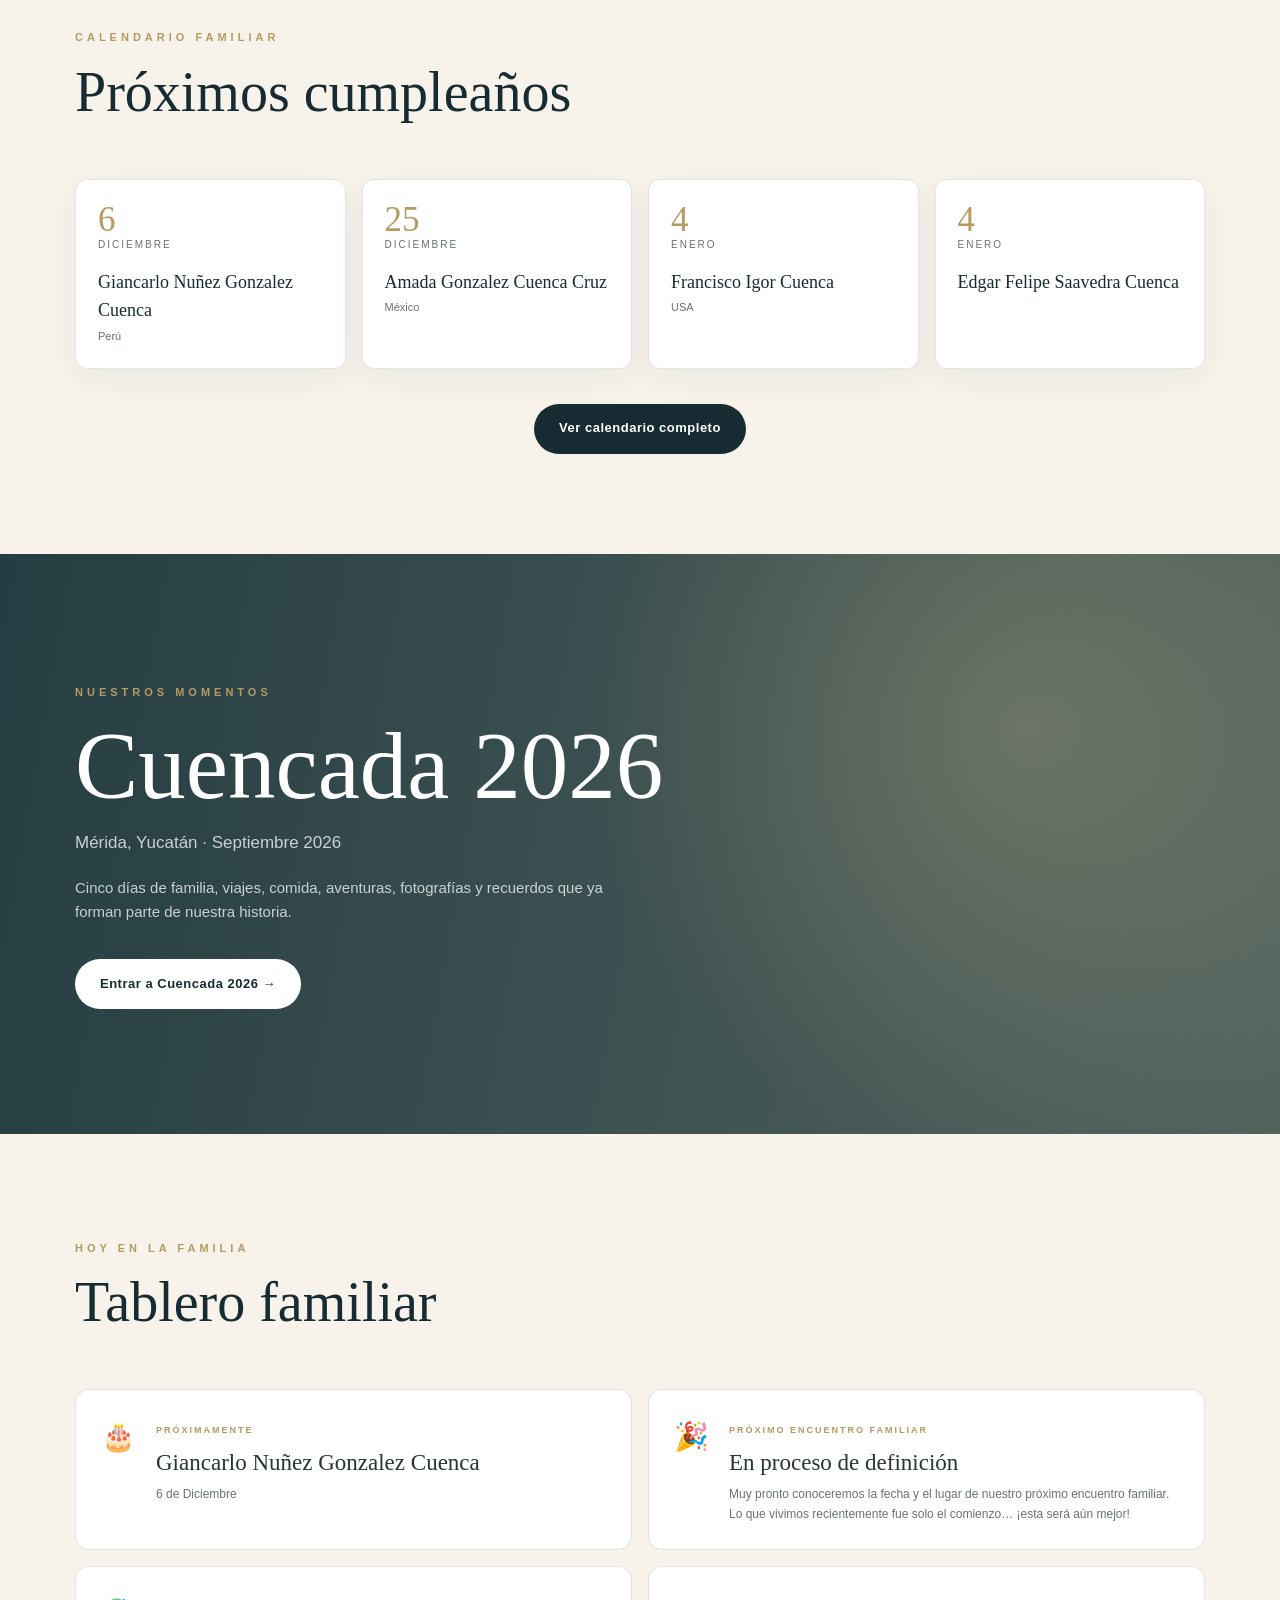
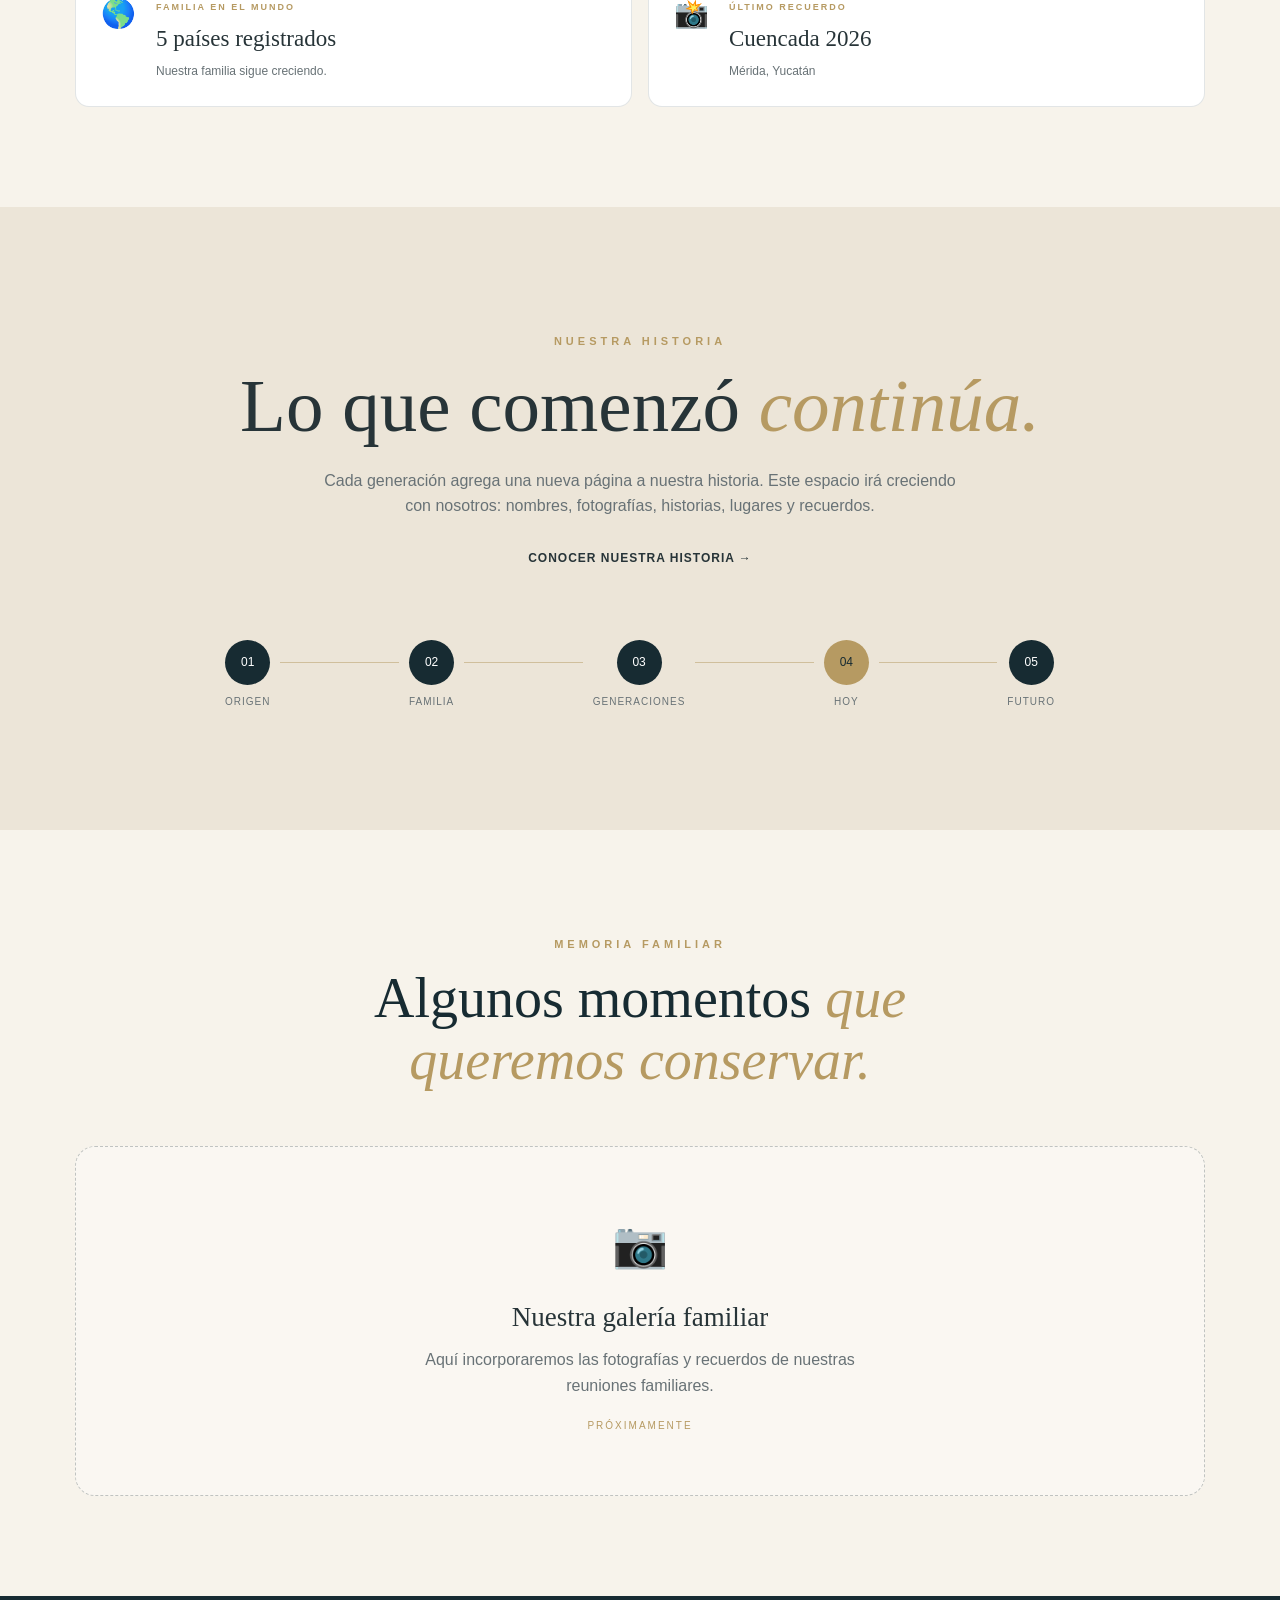
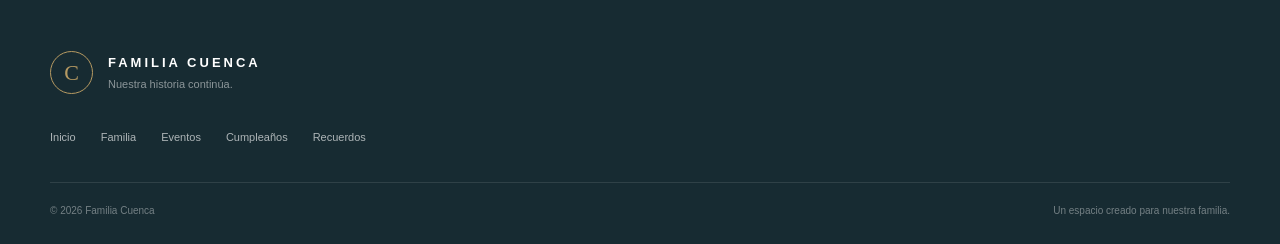
==== commit c0f2de9d: "Update event label to 'PRÓXIMO ENCUENTRO FAMILIAR'" ====
--- a/index.html
+++ b/index.html
@@ -642,7 +642,7 @@
                     <div>
 
                         <span>
-                            PRÓXIMO EVENTO
+                            PRÓXIMO ENCUENTRO FAMILIAR
                         </span>
 
                         <h3>
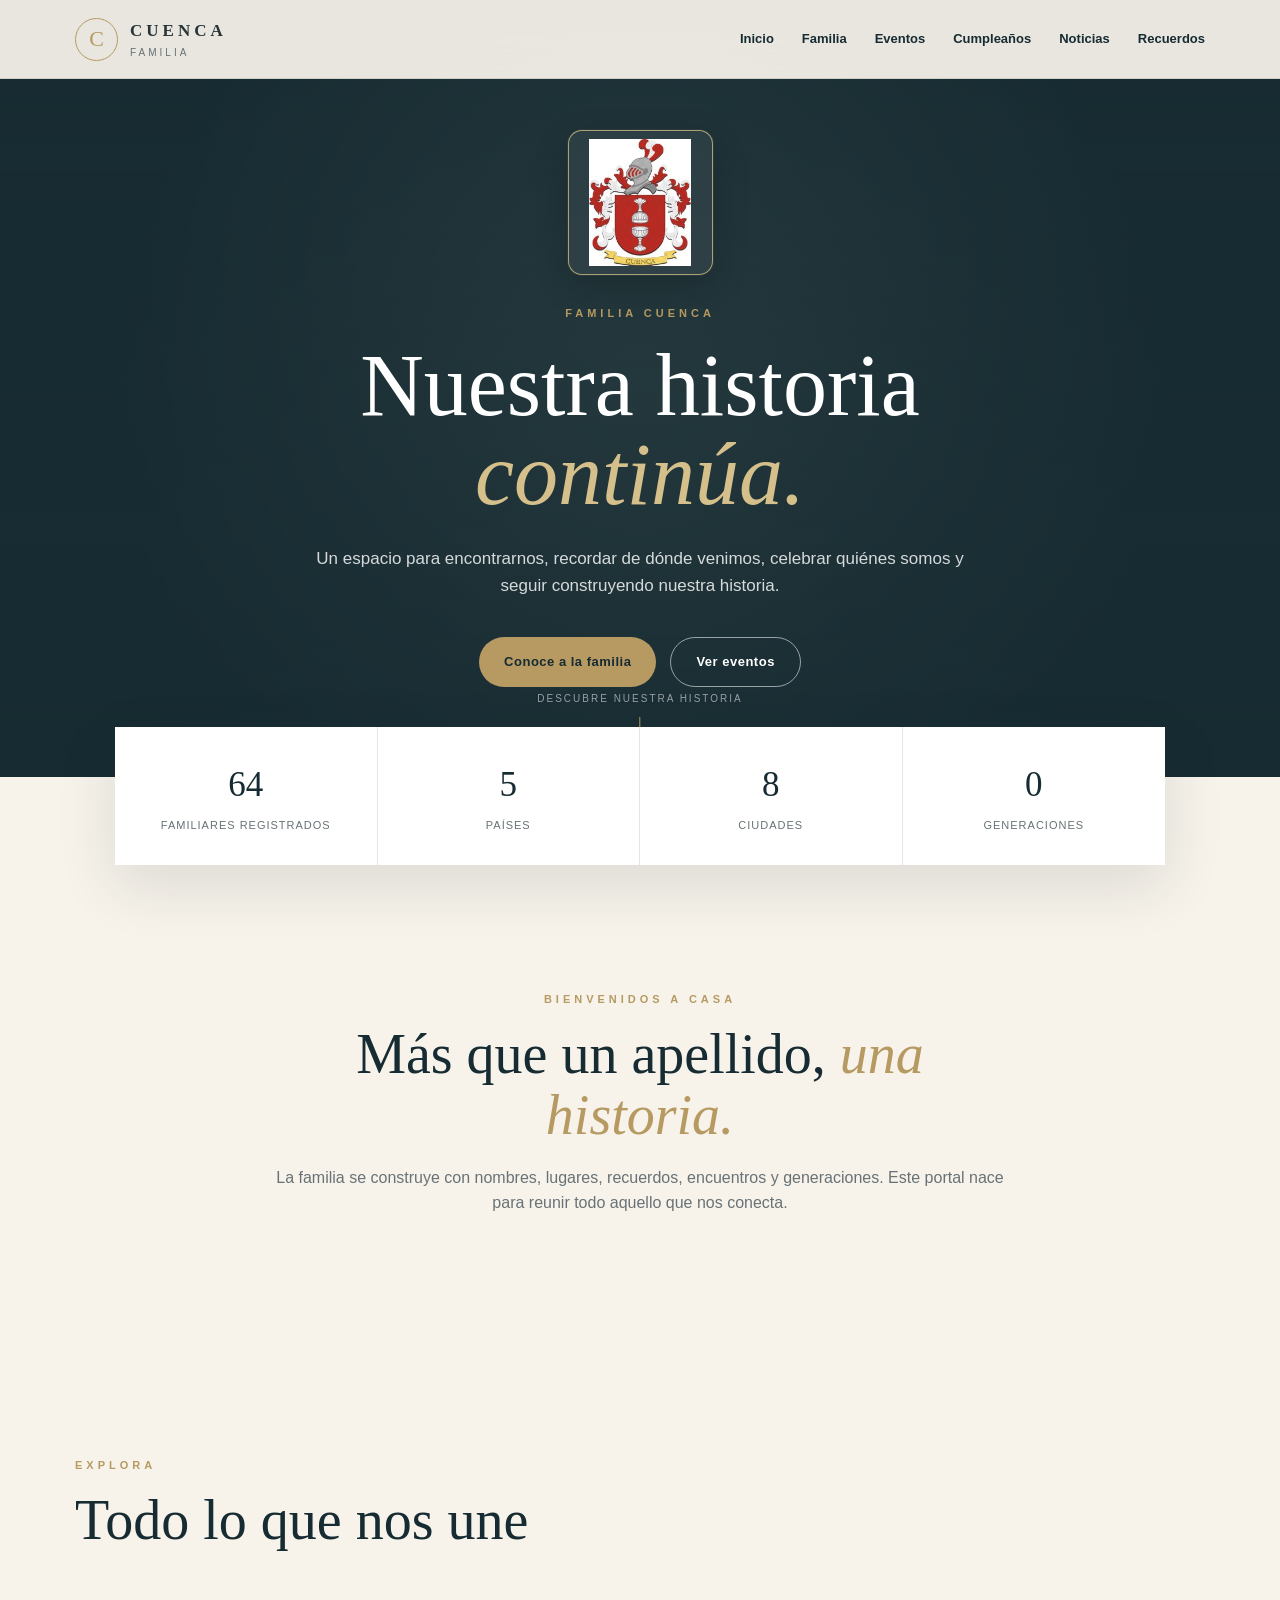
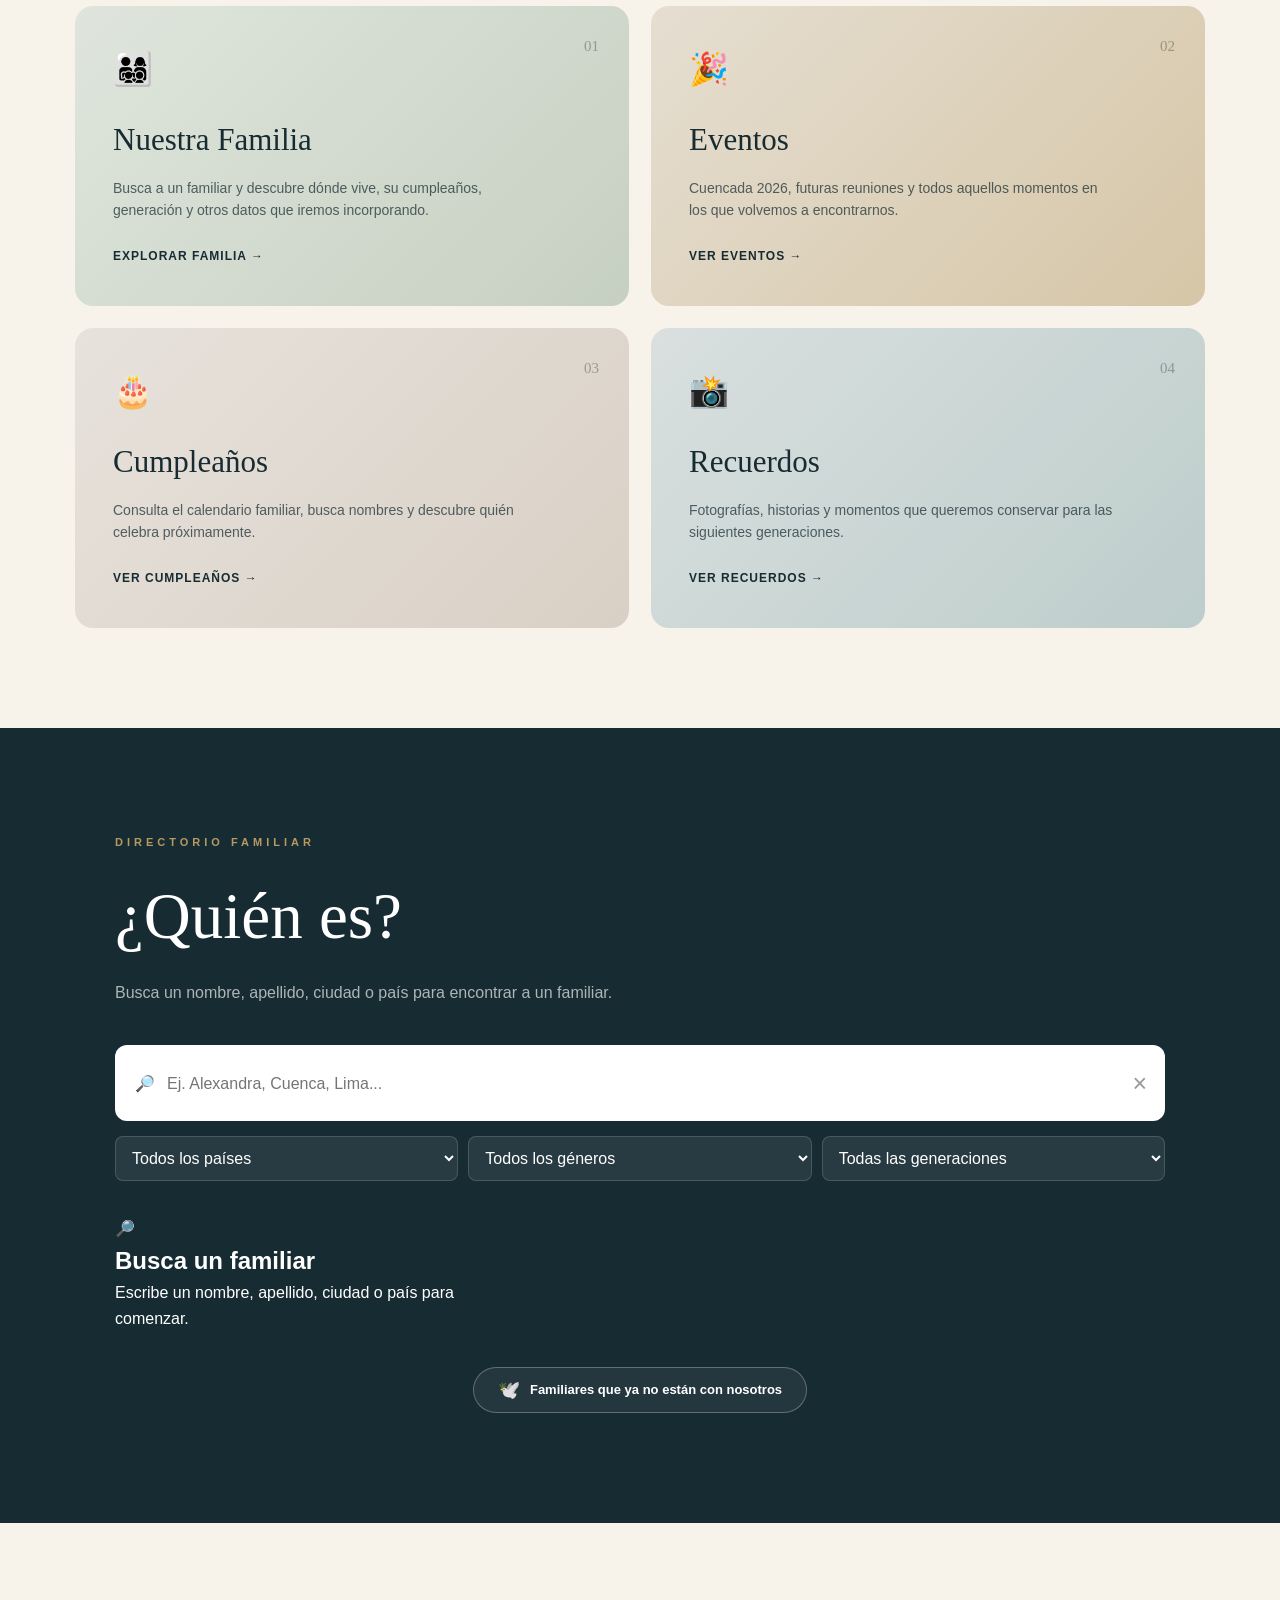
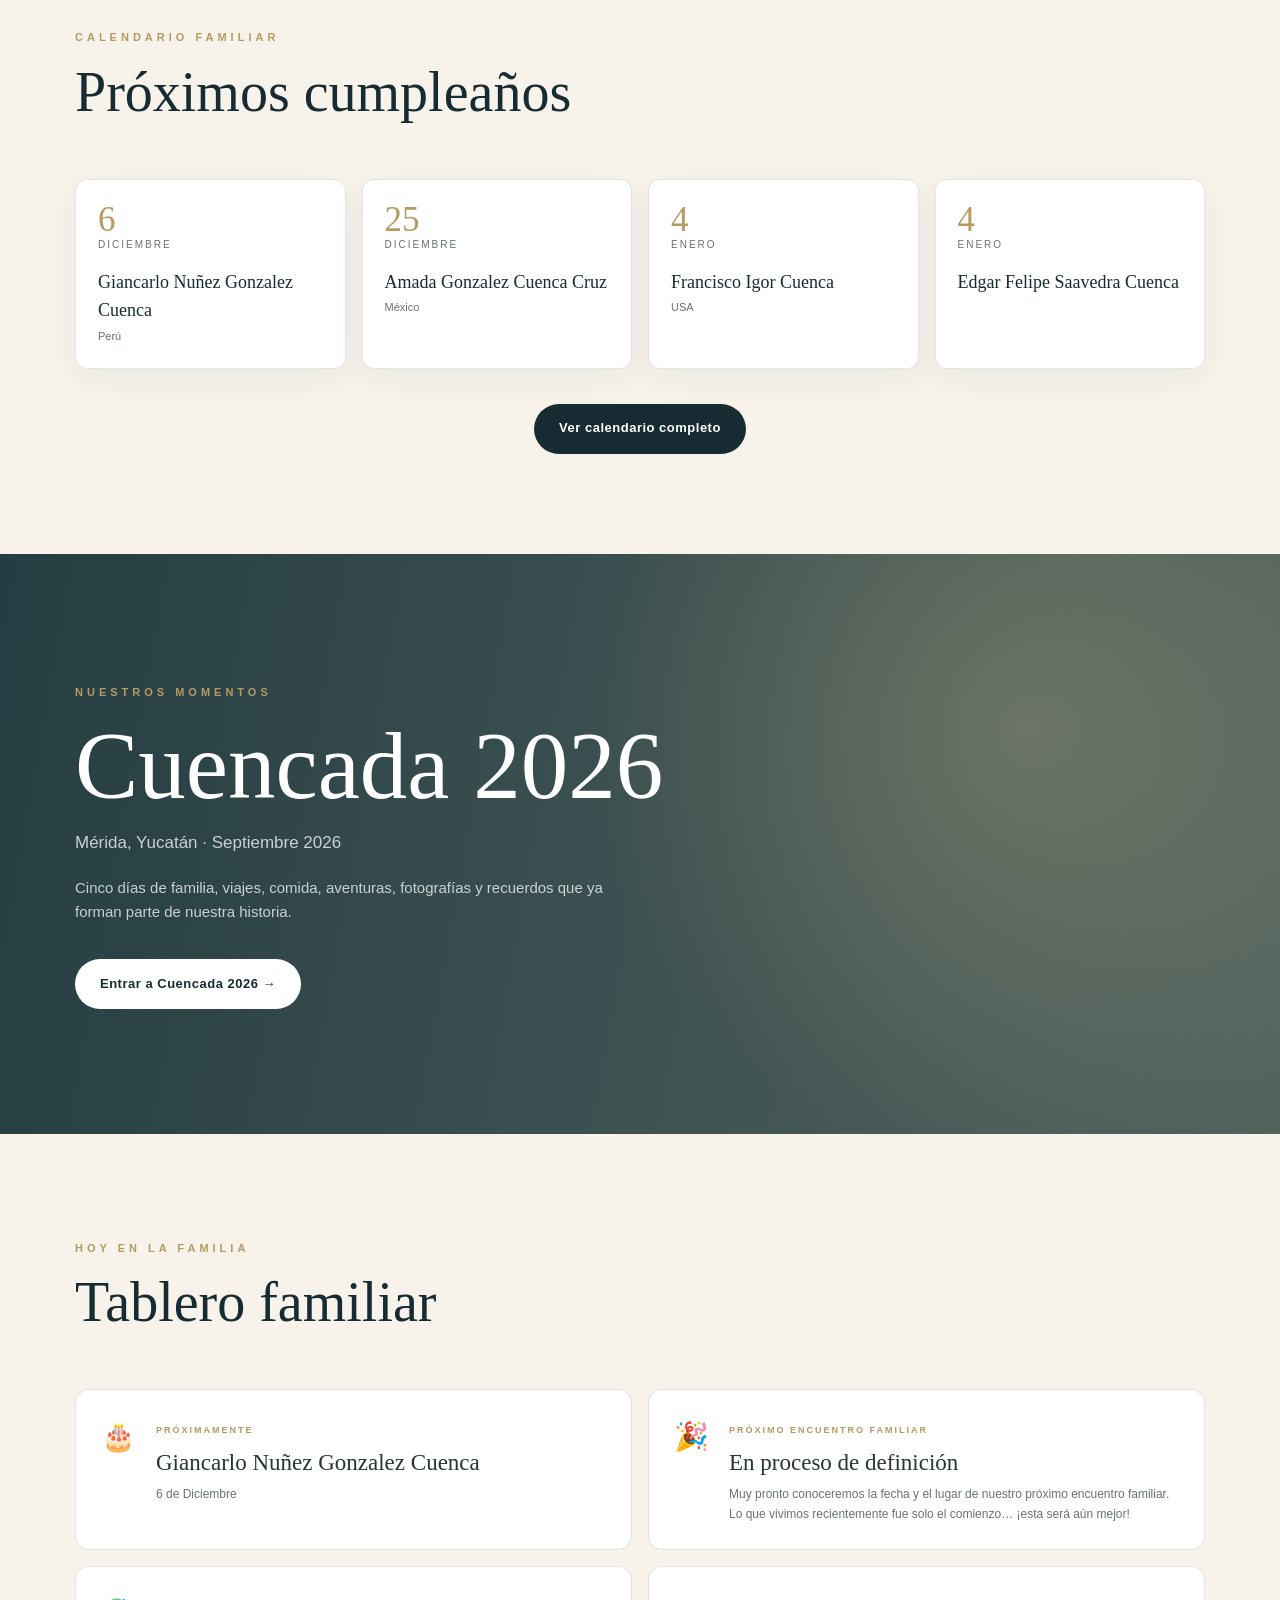
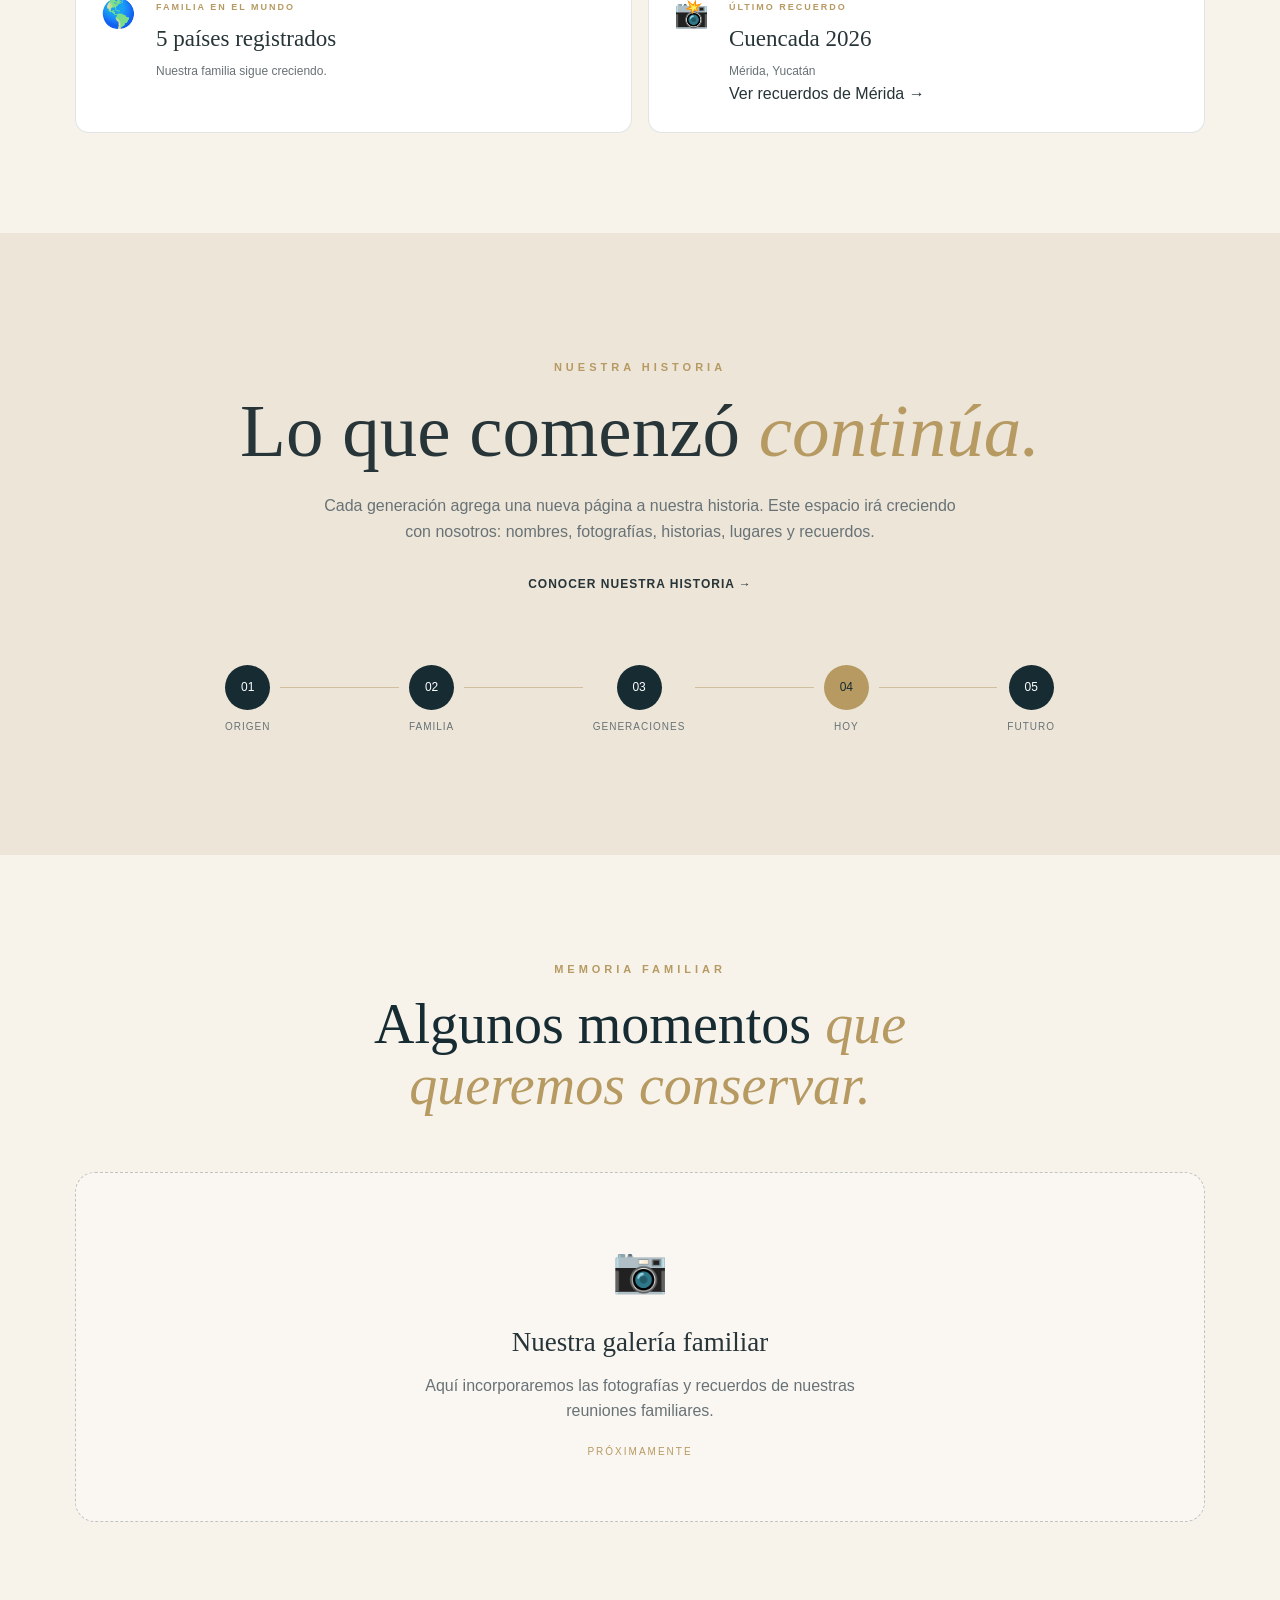
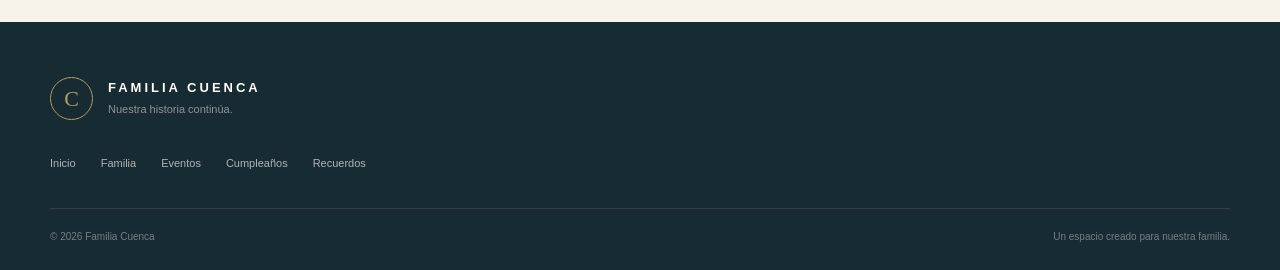
==== commit 776c7b31: "Add link to Mérida memories in index.html" ====
--- a/index.html
+++ b/index.html
@@ -574,7 +574,7 @@
                 </p>
 
                 <a
-                    href="#"
+                    href="https://fafutiscuenca.github.io/Cuencada2026/"
                     id="cuencadaLink"
                     class="btn btn-light"
                 >
@@ -704,6 +704,14 @@
                             Mérida, Yucatán
                         </p>
 
+                        <a
+            href="https://fafutiscuenca.github.io/Cuencada2026/"
+            class="board-link"
+            target="_blank"
+            rel="noopener noreferrer"
+        >
+            Ver recuerdos de Mérida →
+        </a>
                     </div>
 
                 </article>
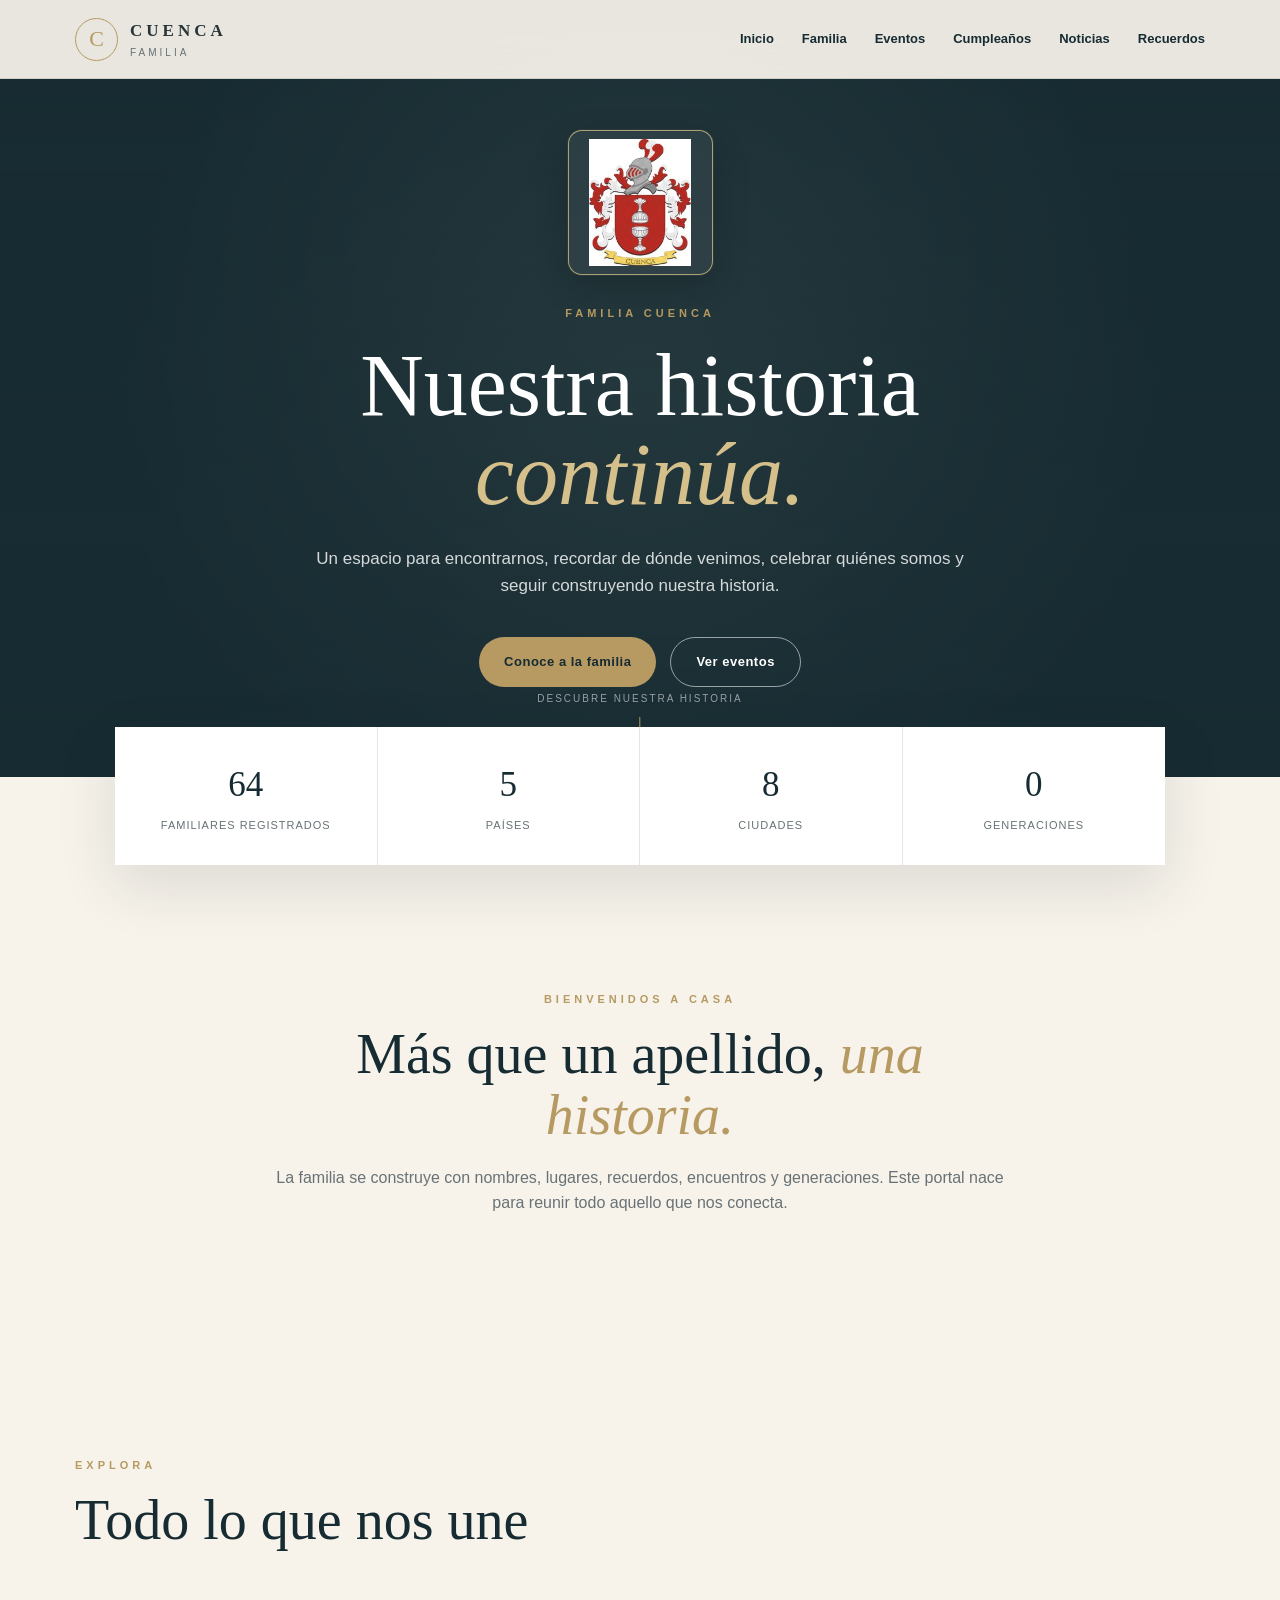
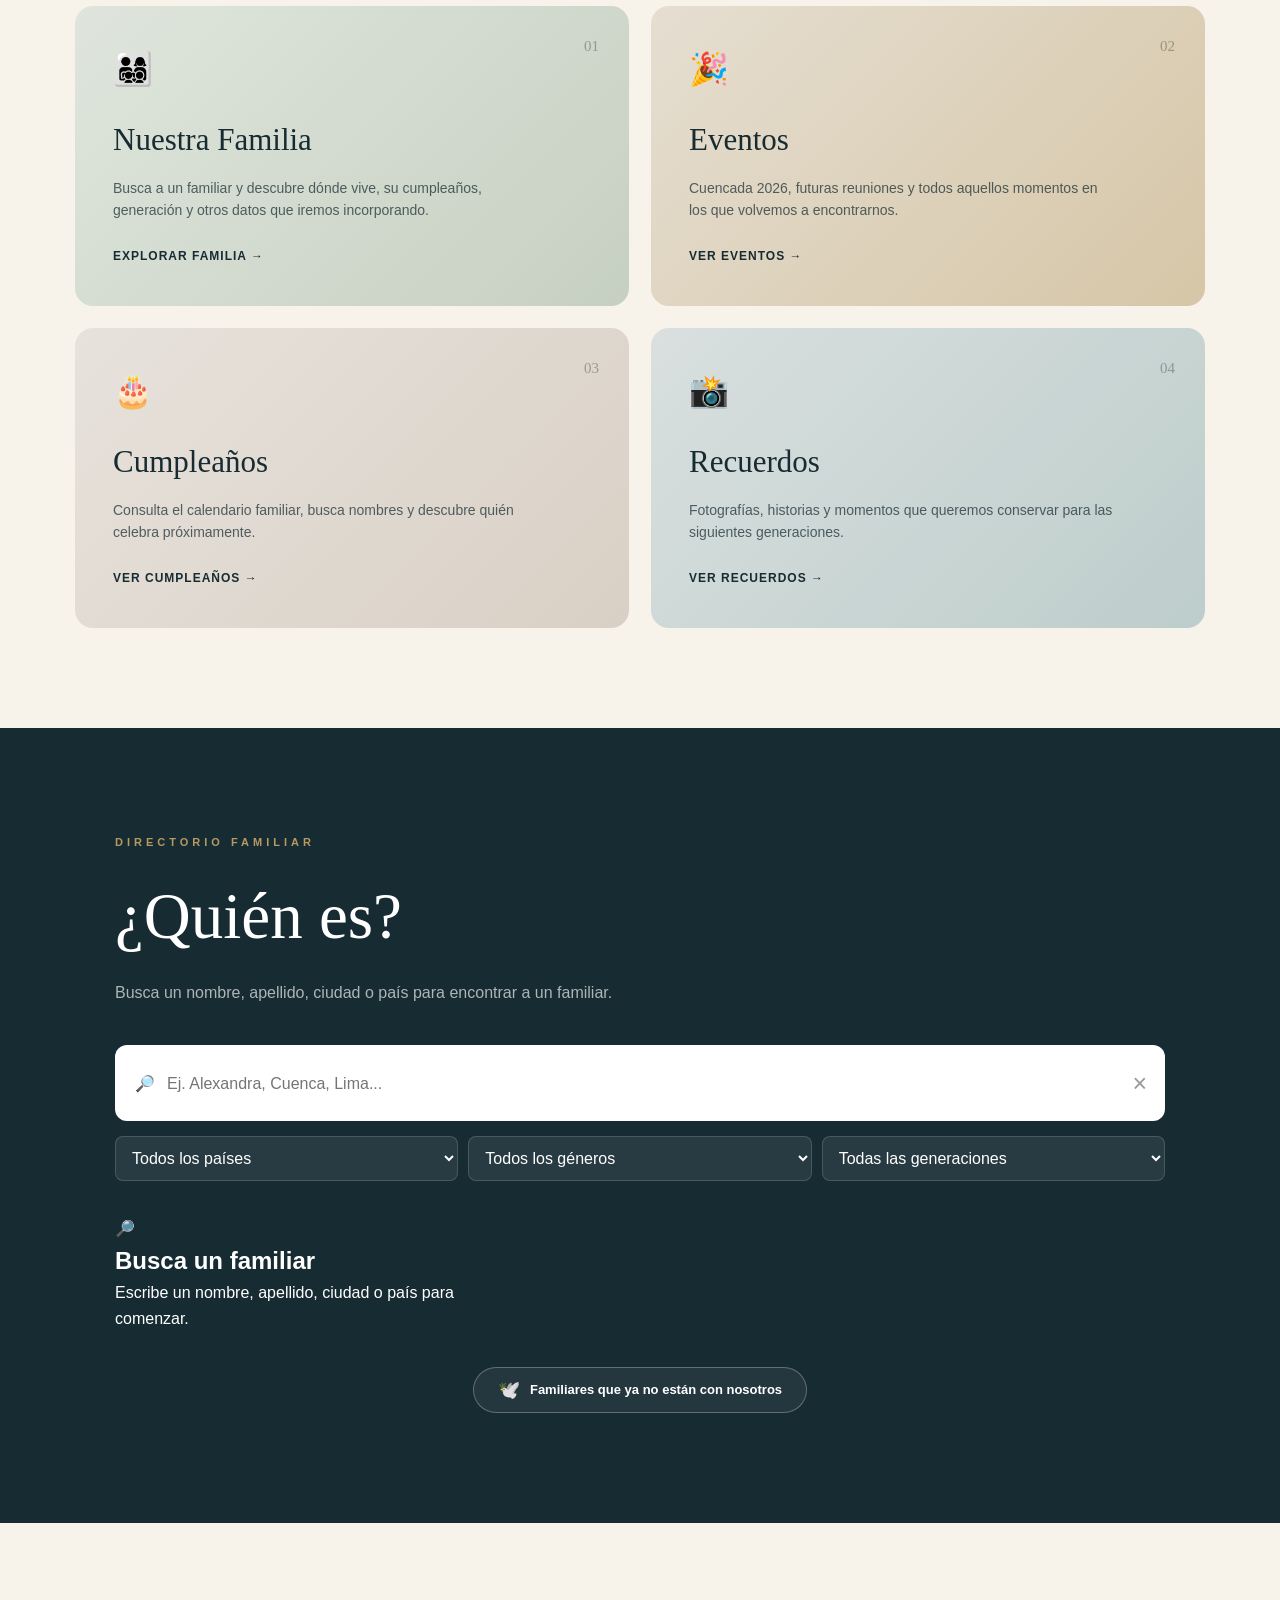
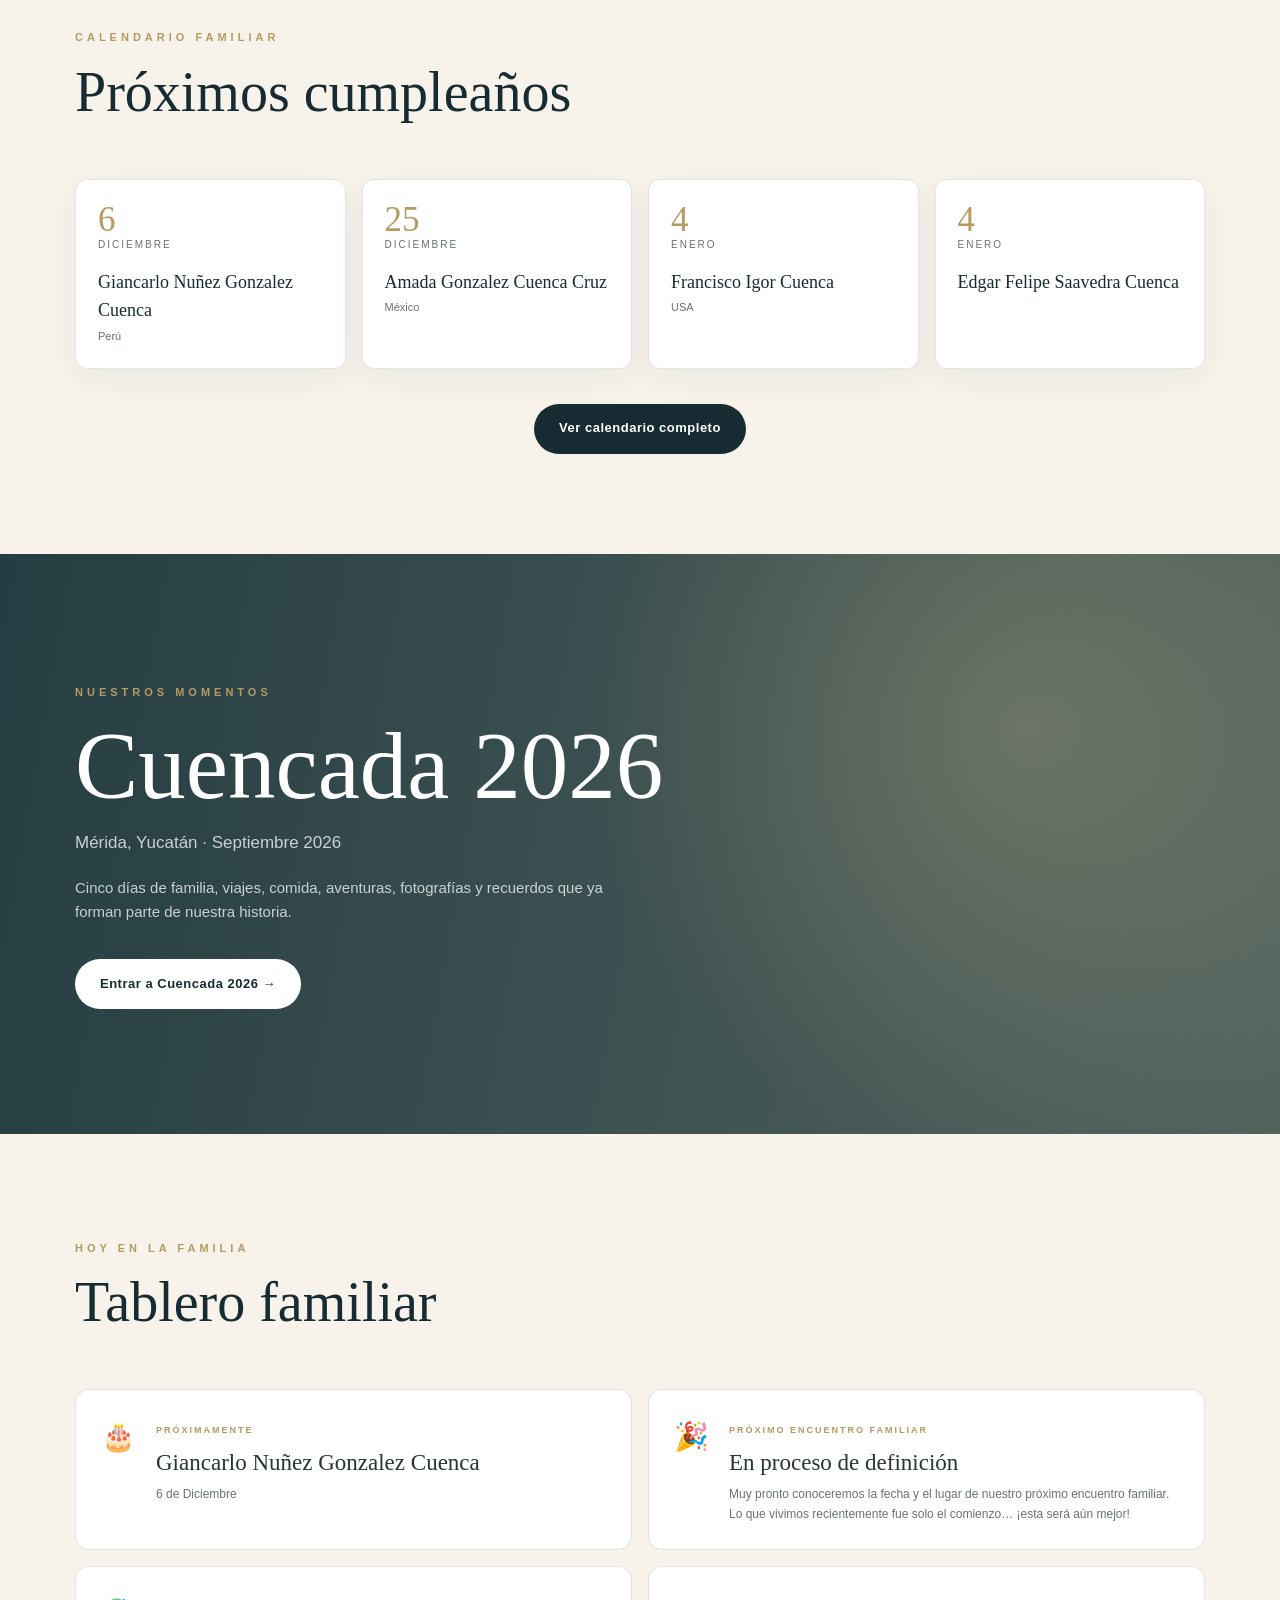
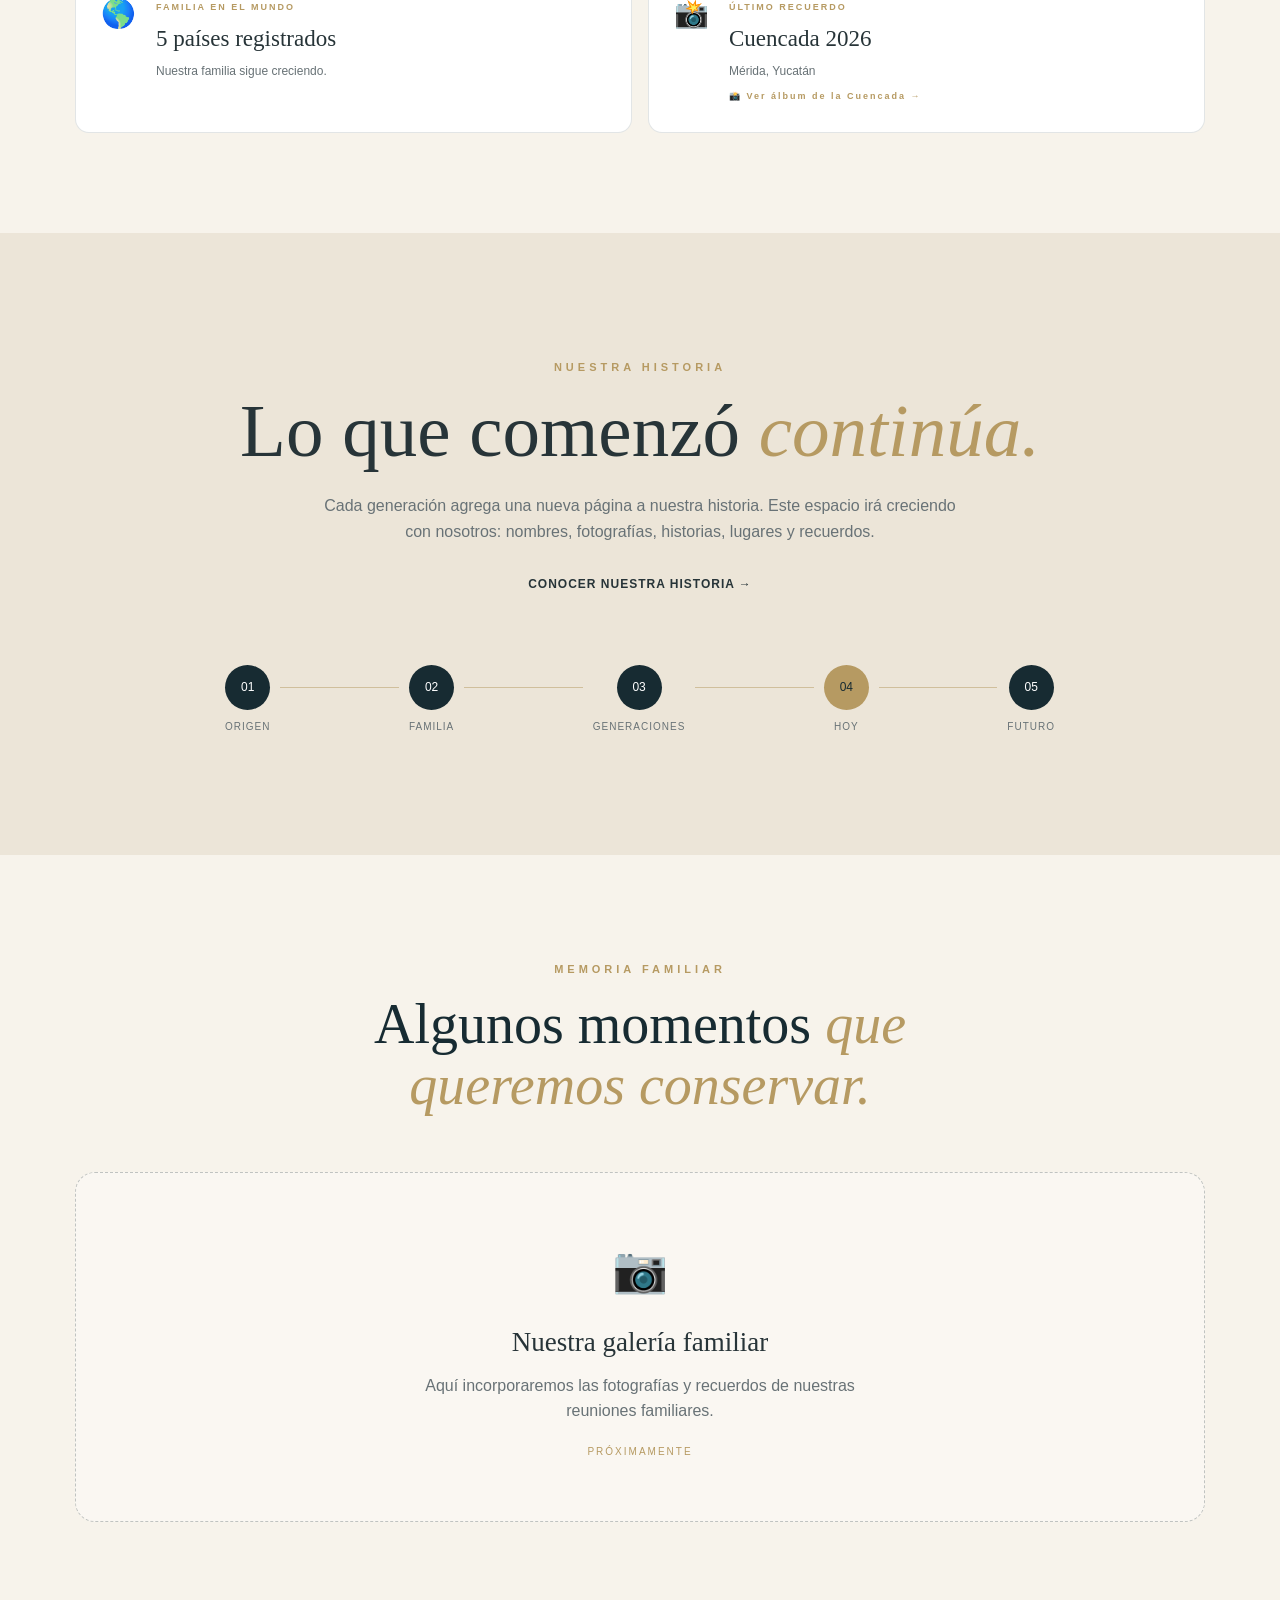
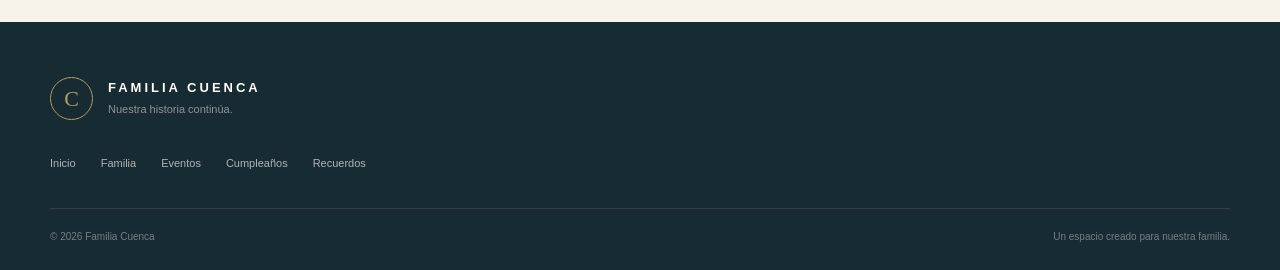
==== commit 6b188d86: "Update link to Cuencada album with new format" ====
--- a/index.html
+++ b/index.html
@@ -704,14 +704,16 @@
                             Mérida, Yucatán
                         </p>
 
-                        <a
-            href="https://fafutiscuenca.github.io/Cuencada2026/"
-            class="board-link"
-            target="_blank"
-            rel="noopener noreferrer"
-        >
-            Ver recuerdos de Mérida →
-        </a>
+ <a
+    href="https://fafutiscuenca.github.io/Cuencada2026/"
+    class="board-link"
+    target="_blank"
+    rel="noopener noreferrer"
+>
+    <span class="board-link-icon">📸</span>
+    <span>Ver álbum de la Cuencada</span>
+    <span class="board-link-arrow">→</span>
+</a>
                     </div>
 
                 </article>
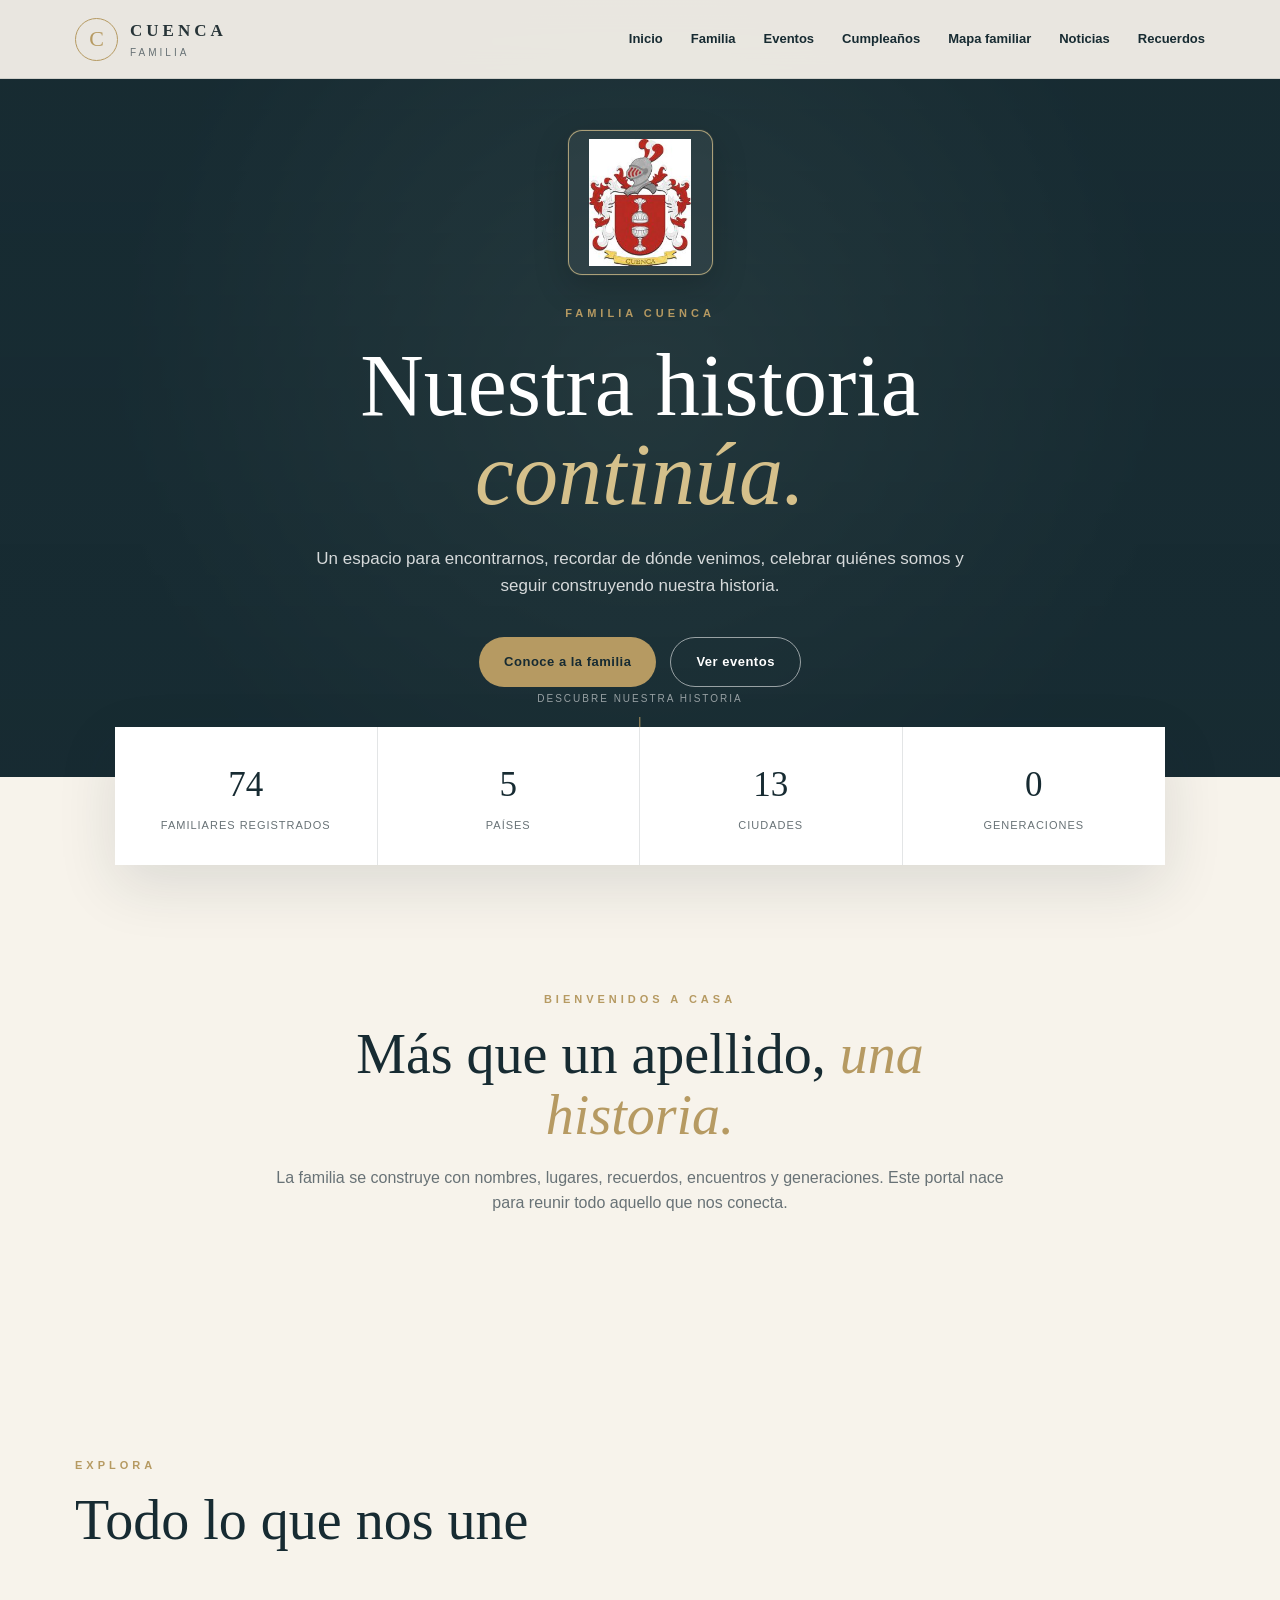
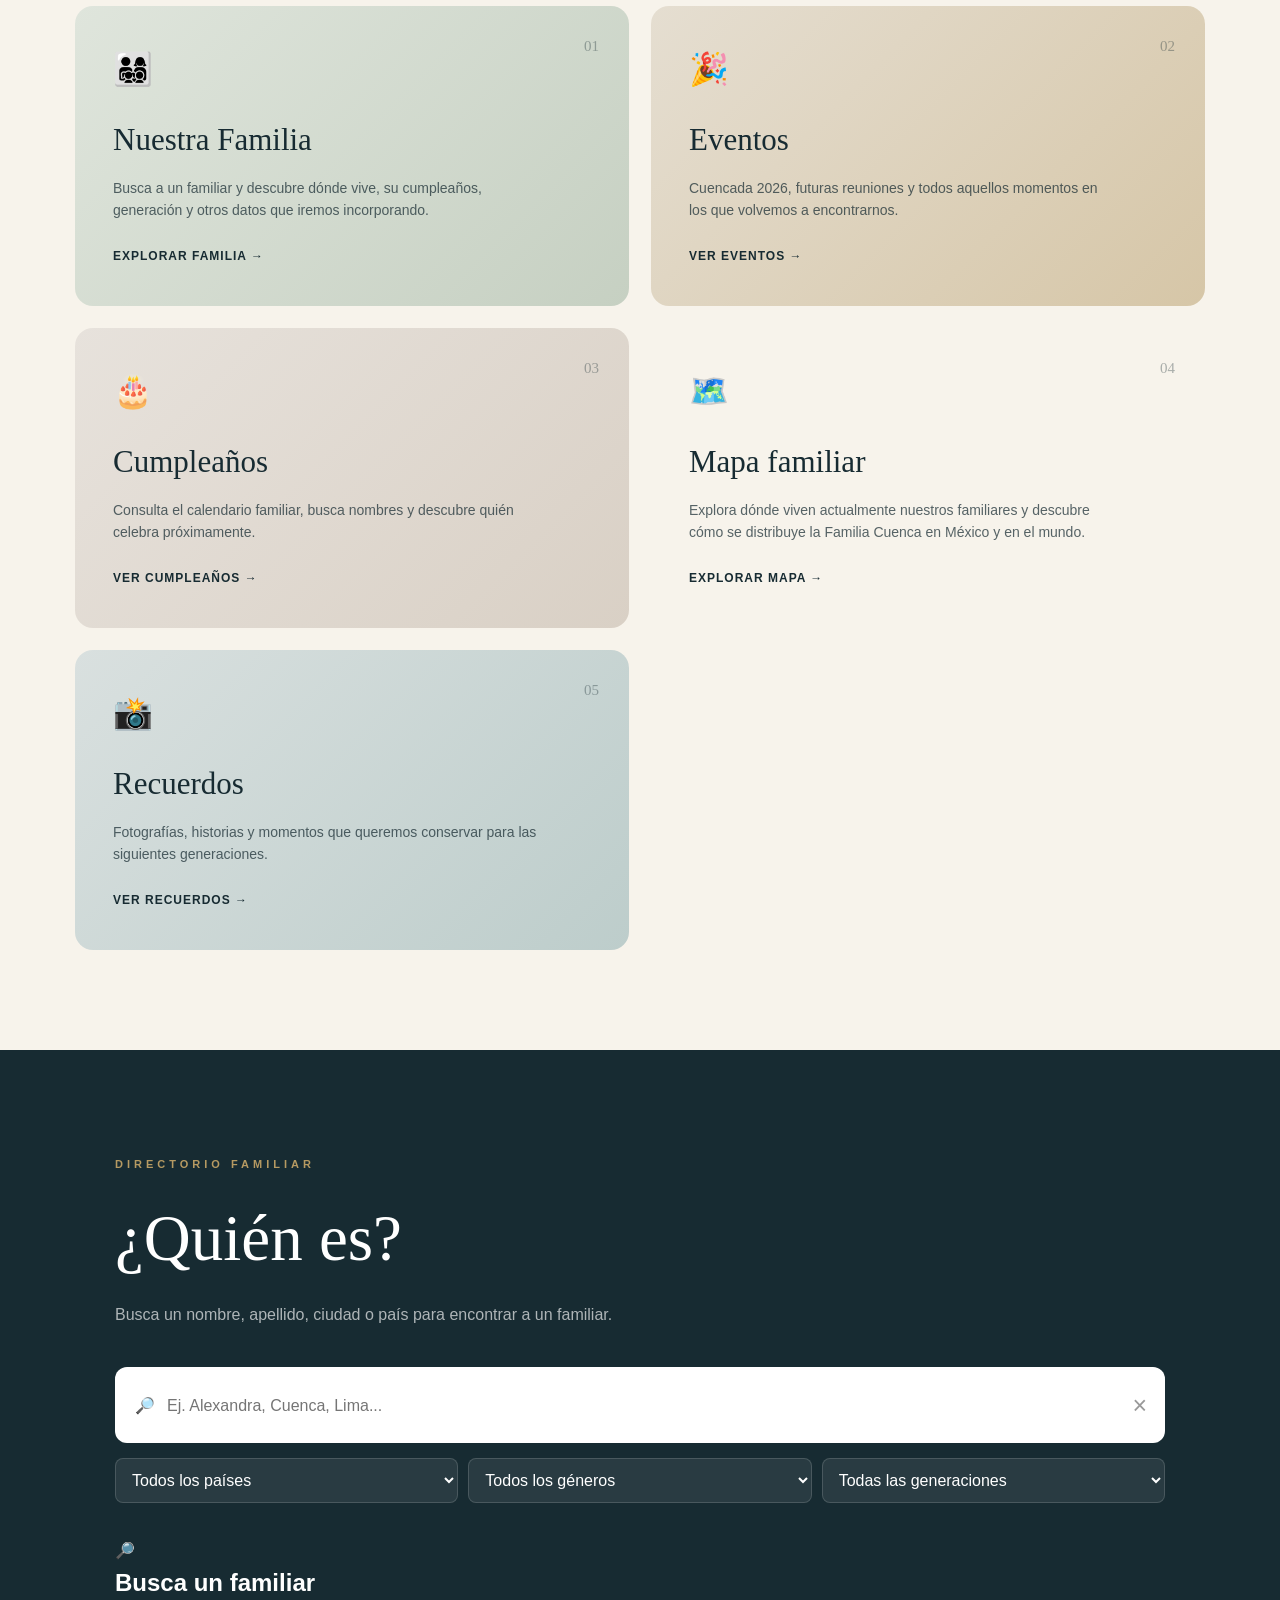
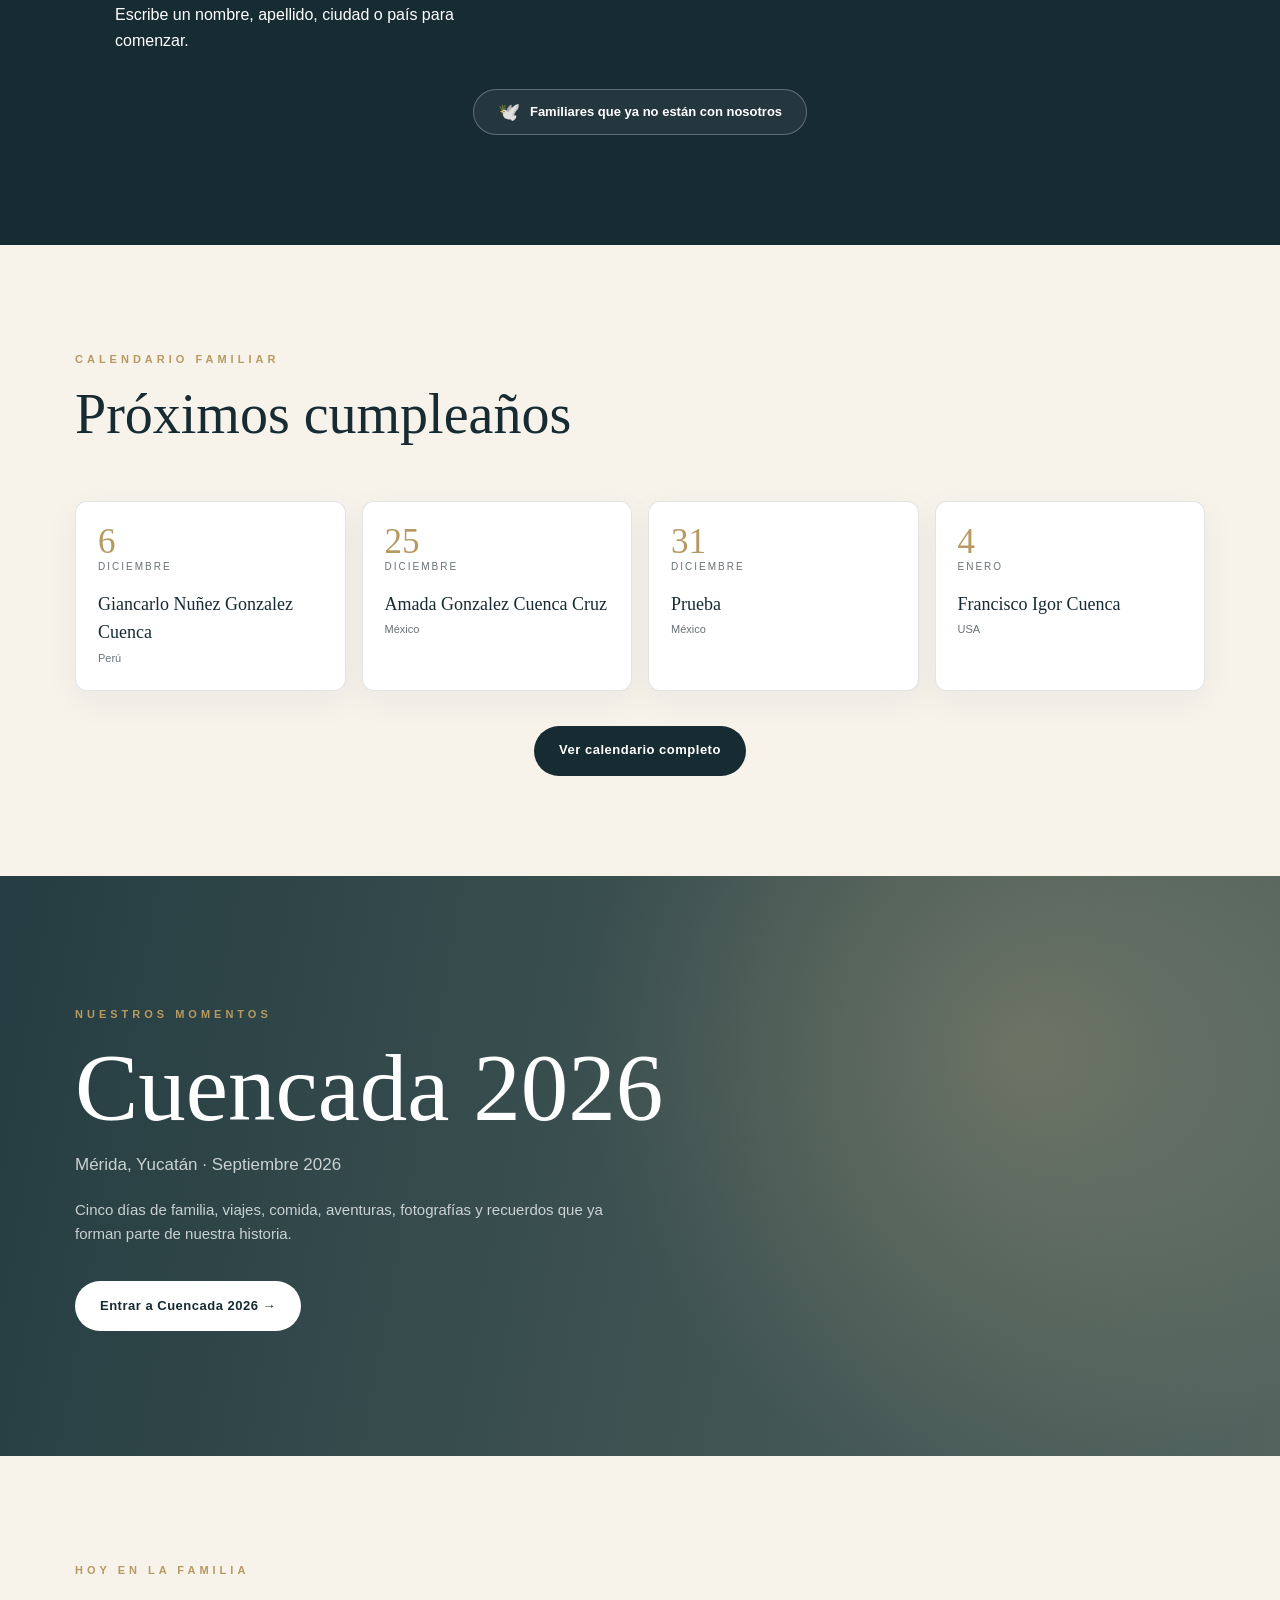
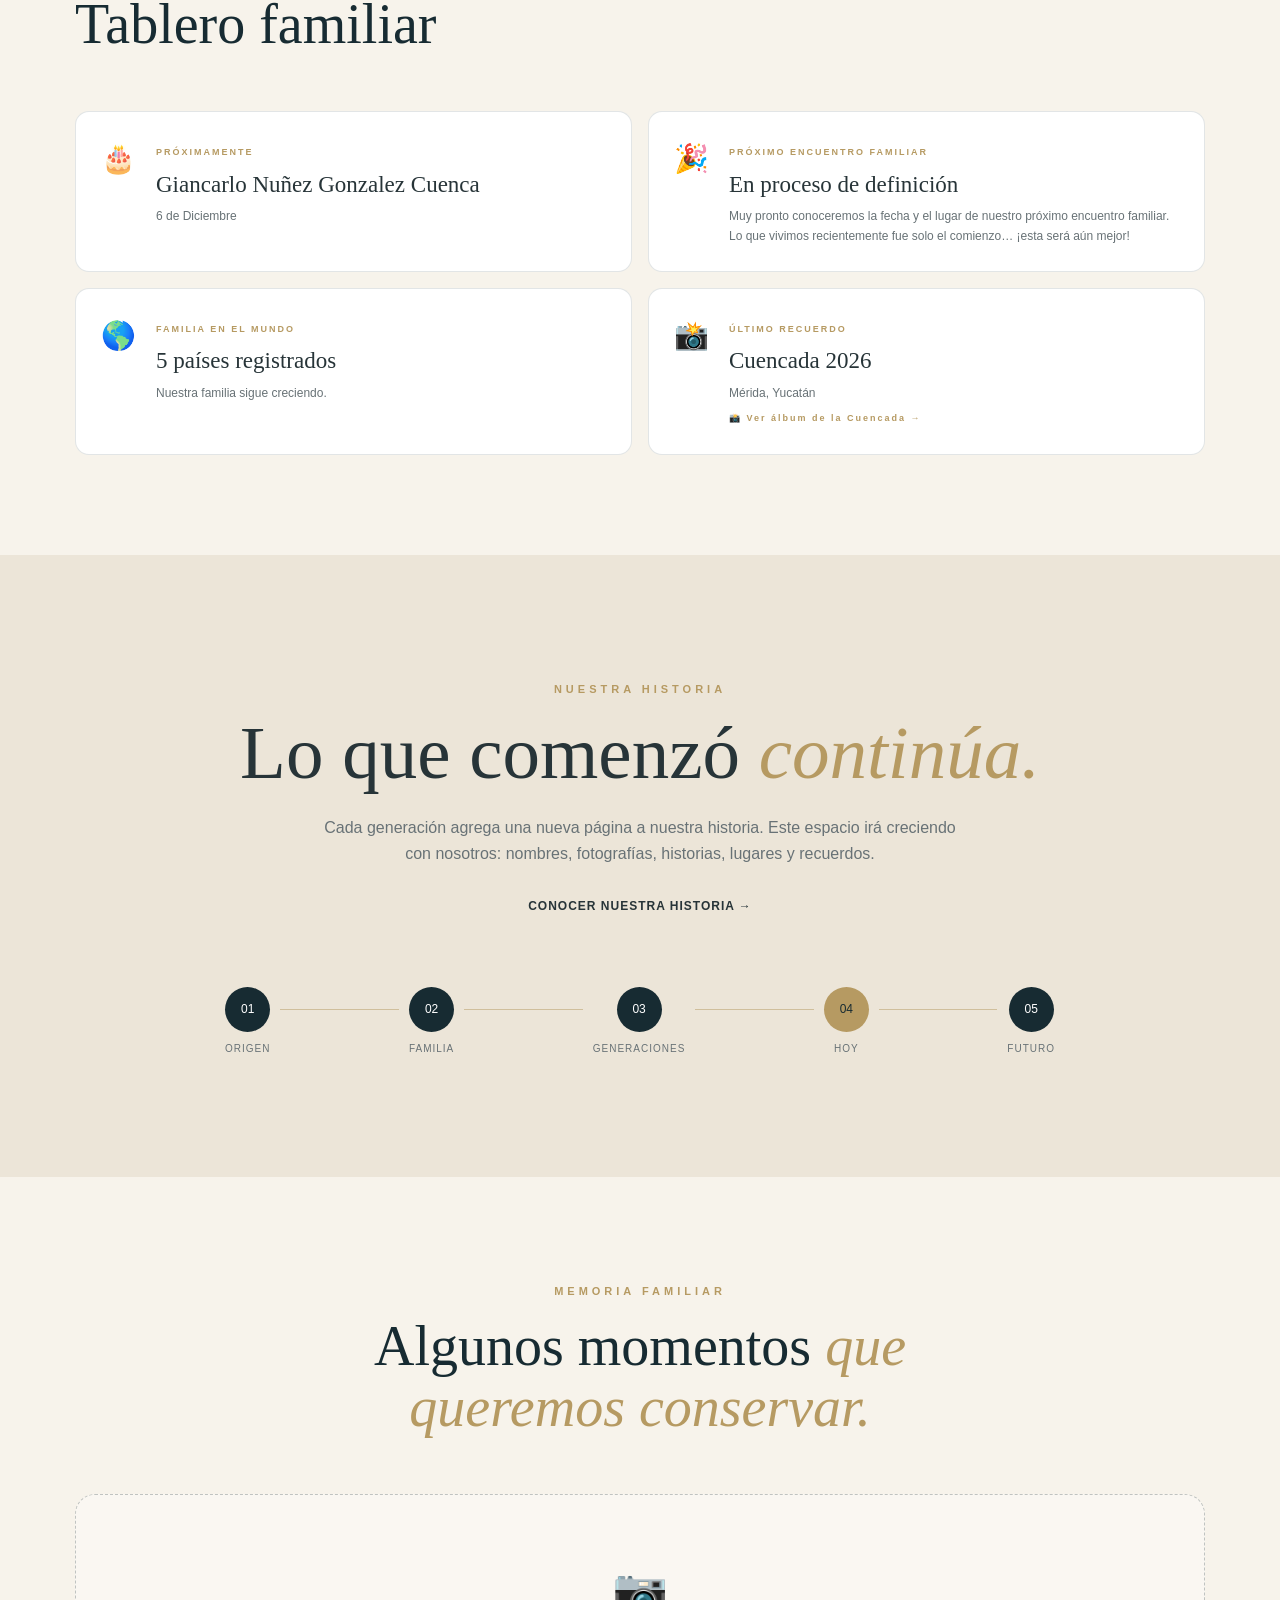
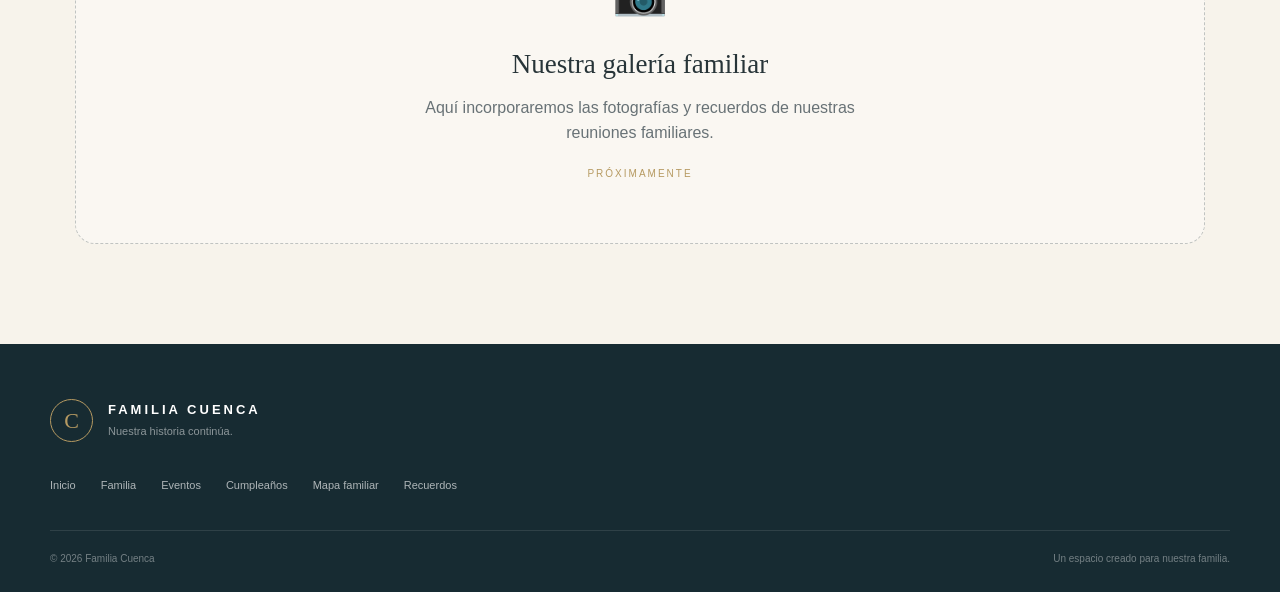
==== commit e7e6ec0f: "Add 'Mapa familiar' section and update links Added a new section for 'Mapa familiar' with a link to " ====
--- a/index.html
+++ b/index.html
@@ -57,6 +57,8 @@
                     Cumpleaños
                 </a>
 
+                <a href="./mapa-familiar.html">Mapa familiar</a>
+
                 <a href="#noticias">Noticias</a>
                 <a href="#recuerdos">Recuerdos</a>
 
@@ -342,6 +344,39 @@
                 </article>
 
 
+                <!-- MAPA FAMILIAR -->
+
+                <article class="module-card map-card" id="mapa-familiar">
+
+                    <div class="module-icon">
+                        🗺️
+                    </div>
+
+                    <div class="module-content">
+
+                        <span class="module-number">
+                            04
+                        </span>
+
+                        <h3>
+                            Mapa familiar
+                        </h3>
+
+                        <p>
+                            Explora dónde viven actualmente nuestros familiares
+                            y descubre cómo se distribuye la Familia Cuenca
+                            en México y en el mundo.
+                        </p>
+
+                        <a href="./mapa-familiar.html" class="module-link">
+                            Explorar mapa →
+                        </a>
+
+                    </div>
+
+                </article>
+
+
                 <!-- RECUERDOS -->
 
                 <article class="module-card memories-card" id="recuerdos">
@@ -353,7 +388,7 @@
                     <div class="module-content">
 
                         <span class="module-number">
-                            04
+                            05
                         </span>
 
                         <h3>
@@ -882,6 +917,10 @@
                 Cumpleaños
             </a>
 
+            <a href="./mapa-familiar.html">
+                Mapa familiar
+            </a>
+
             <a href="#recuerdos">
                 Recuerdos
             </a>
--- a/styles.css
+++ b/styles.css
@@ -3206,4 +3206,39 @@
     font-size: 18px;
 }
 
-}
+.profile-related-link {
+    background: none;
+    border: none;
+    padding: 0;
+    color: #245b8f;
+    font: inherit;
+    font-weight: 600;
+    text-align: left;
+    cursor: pointer;
+    text-decoration: underline;
+    text-underline-offset: 3px;
+}
+
+.profile-related-link:hover {
+    color: #163c61;
+}
+
+ .profile-back-button {
+    display: inline-block;
+    margin-bottom: 16px;
+    padding: 8px 12px;
+    border: 1px solid #245b8f;
+    border-radius: 6px;
+    background: transparent;
+    color: #245b8f;
+    font: inherit;
+    cursor: pointer;
+}
+
+
+.profile-back-button:hover {
+background: #245b8f;
+color: white;
+}
+   
+}
